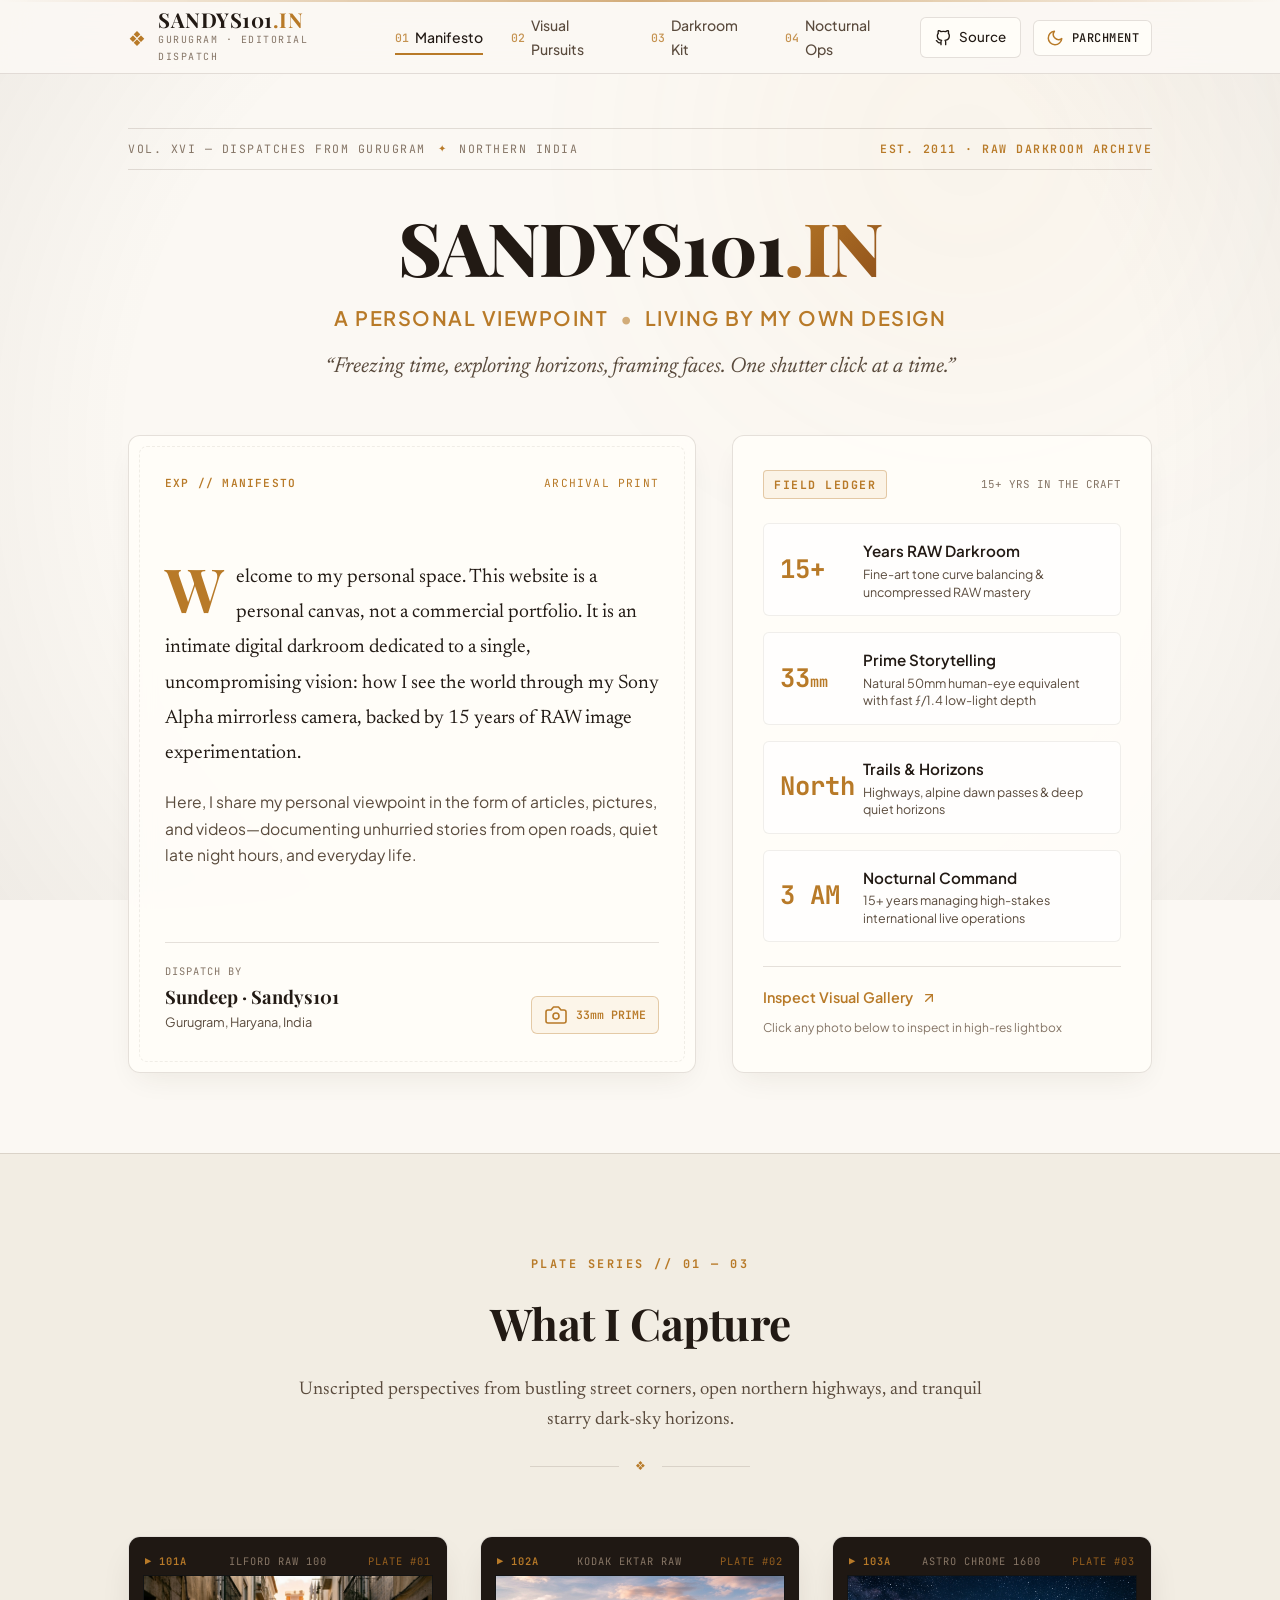
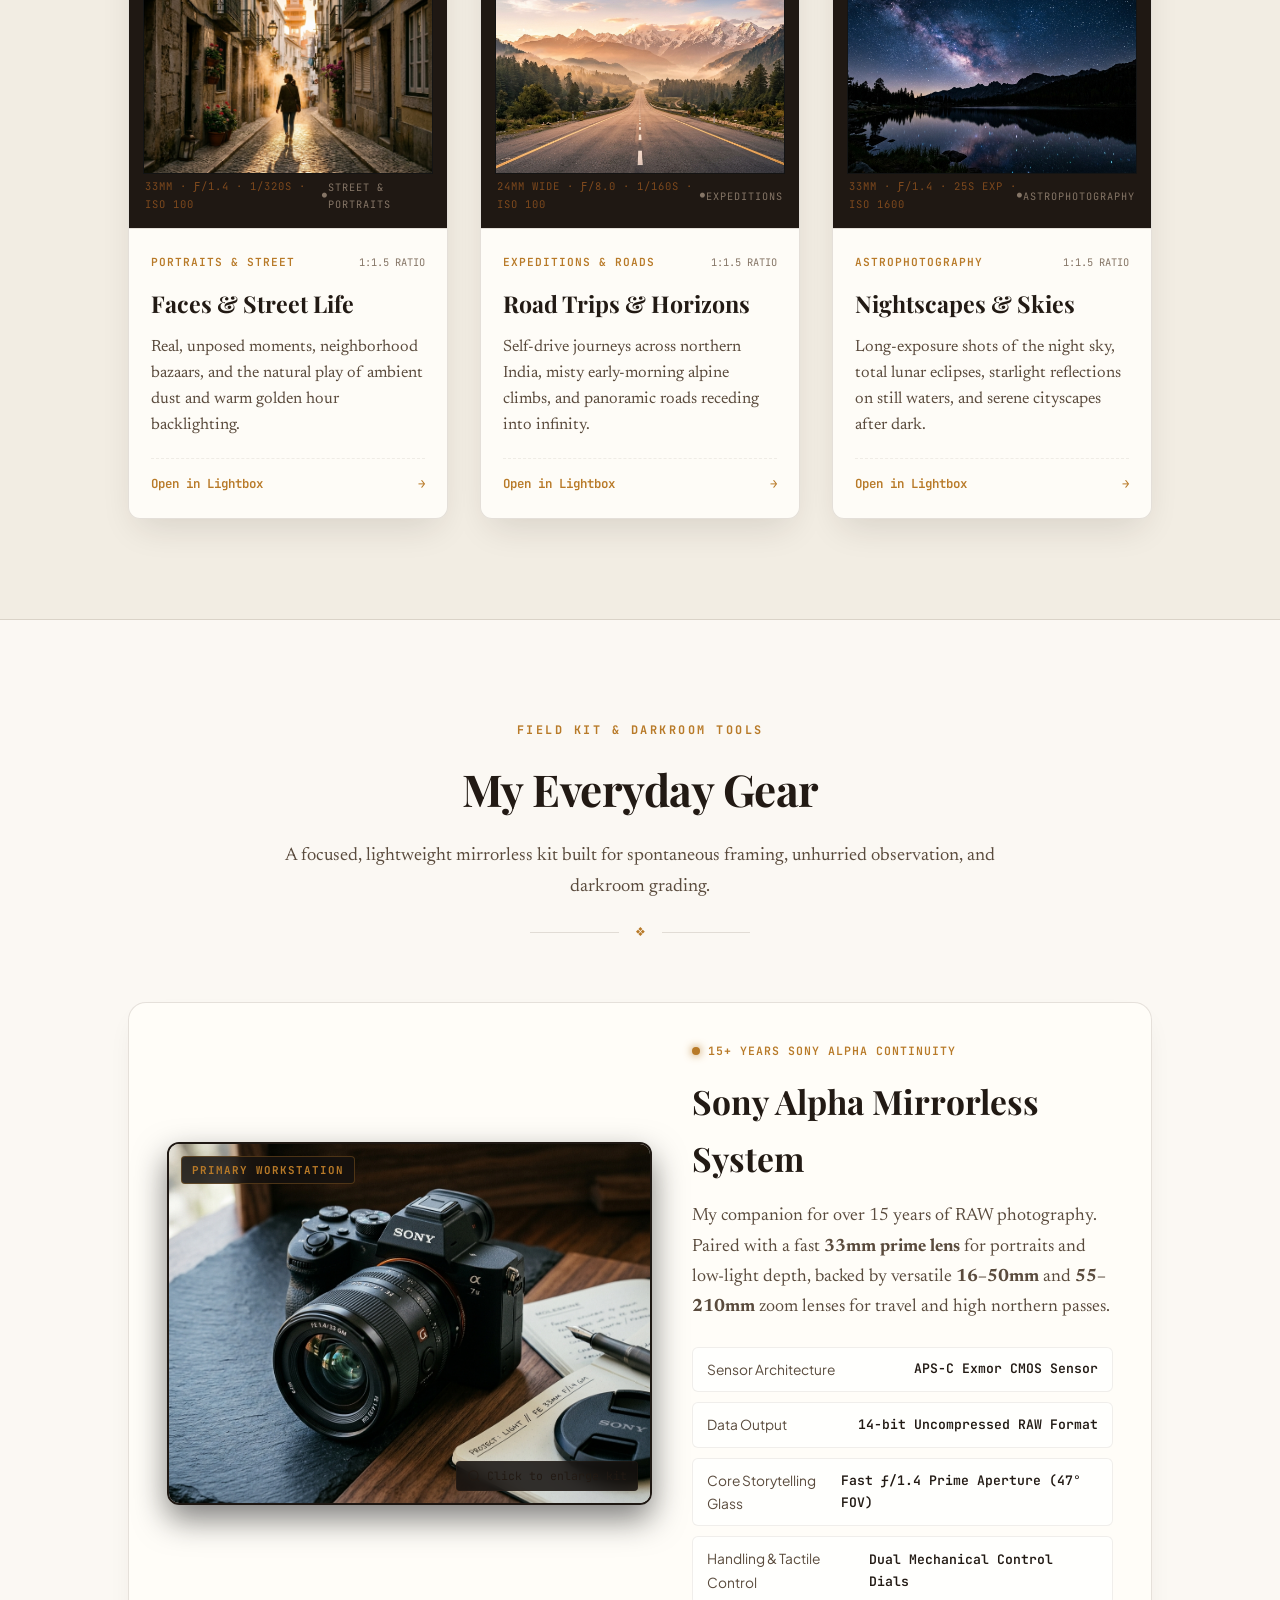
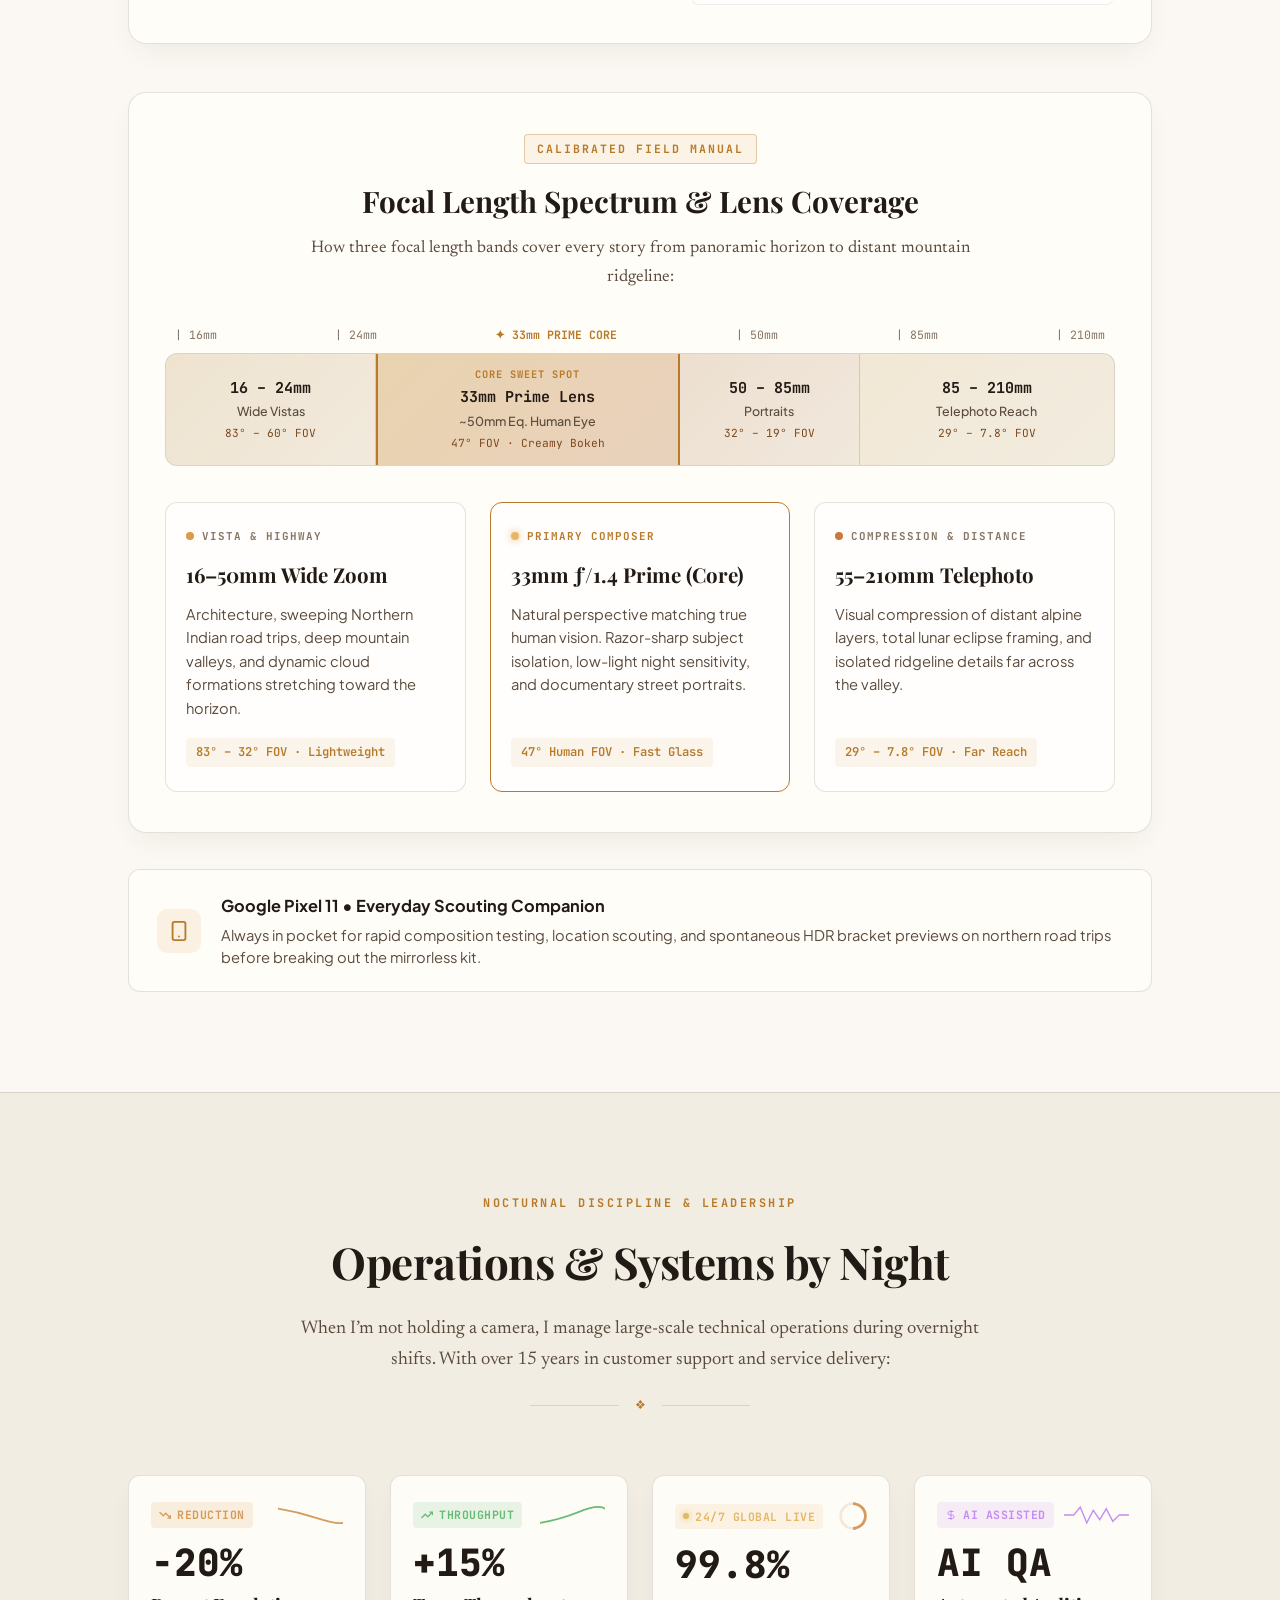
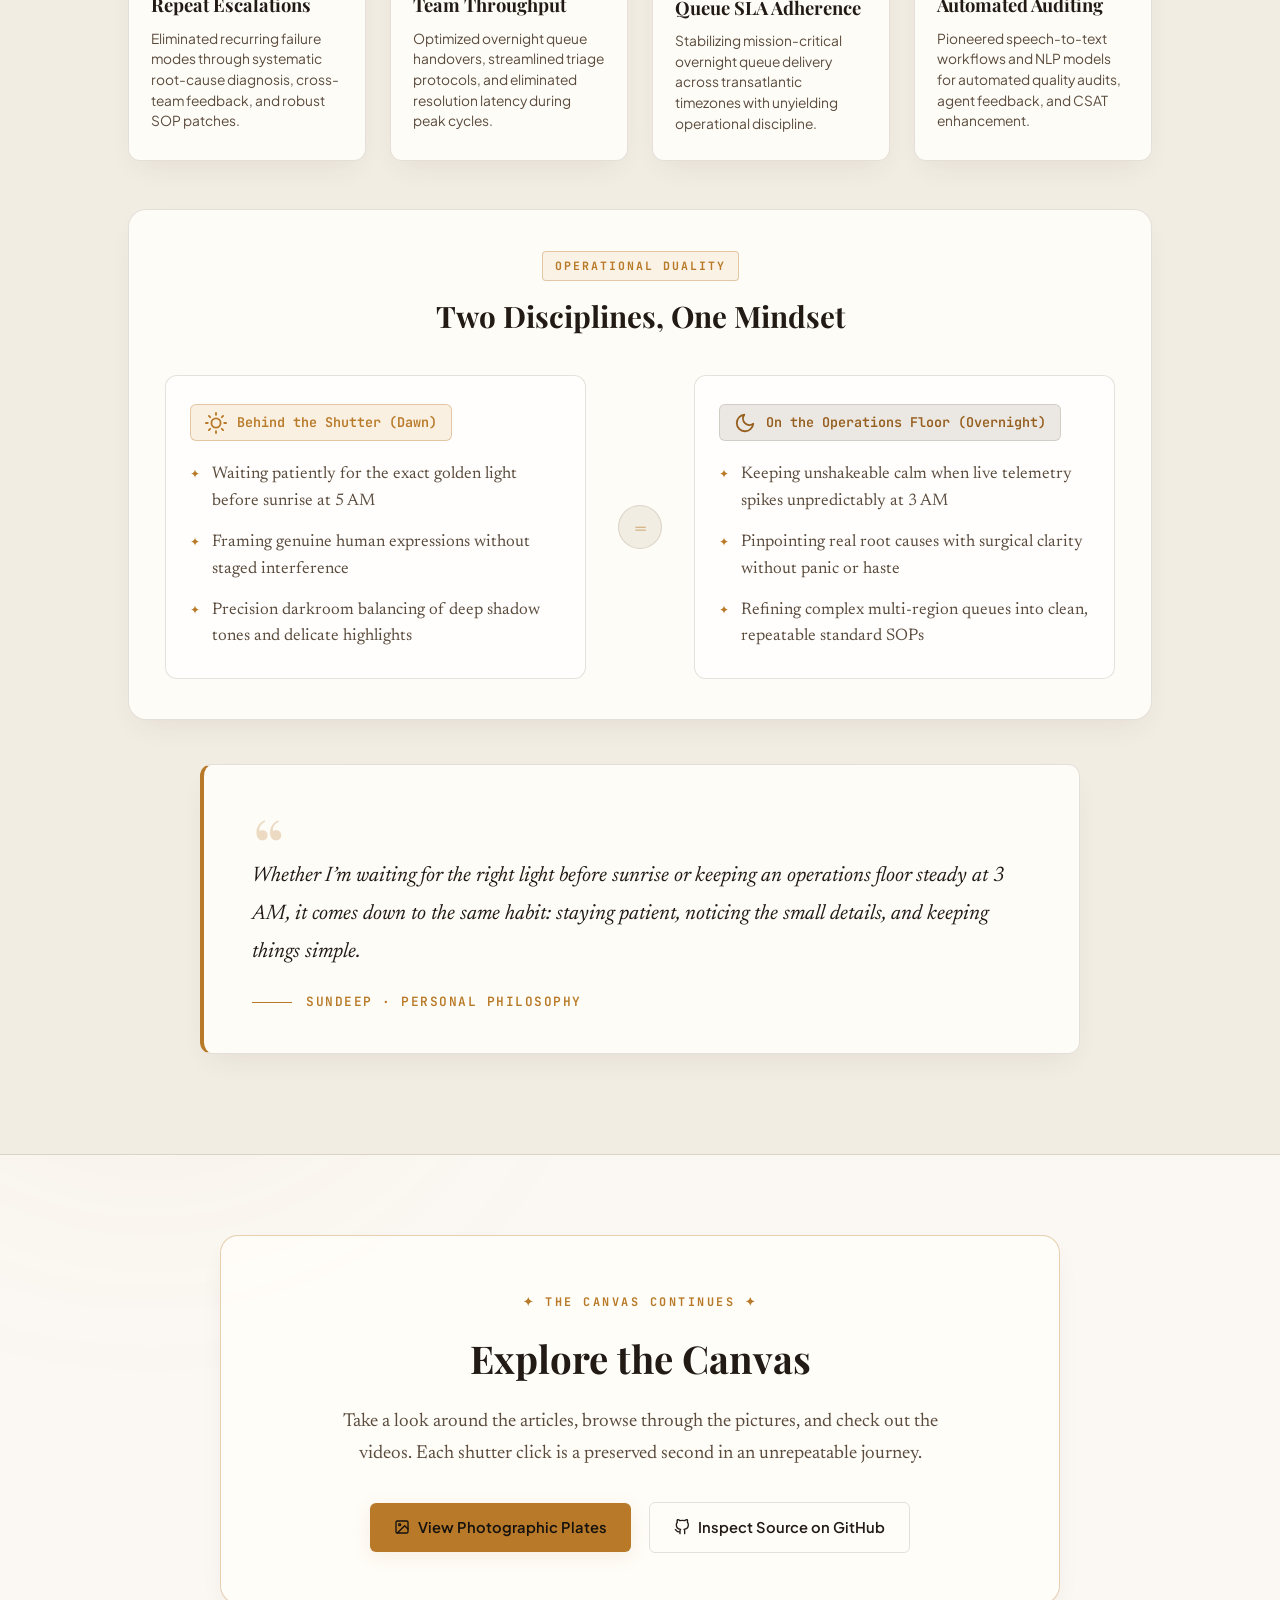
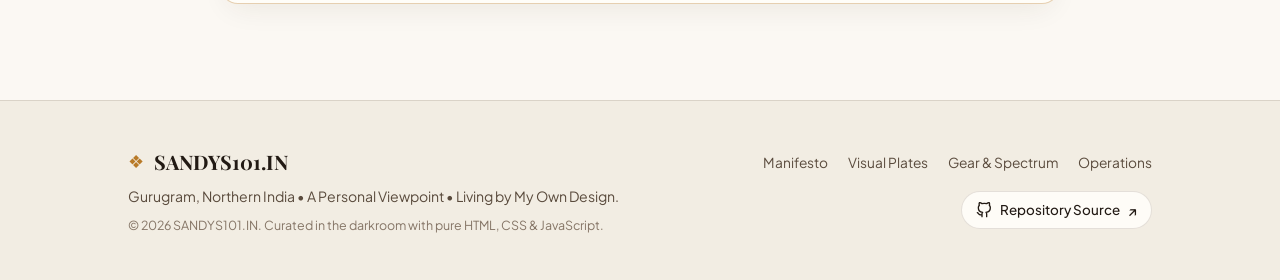
==== index.html @ 27e9be9e "Transform website template to Warm Analog Journal with interactive photo lightbox, refined editorial" ====
<!DOCTYPE html>
<html lang="en" data-theme="dark">
<head>
  <meta charset="UTF-8">
  <meta name="viewport" content="width=device-width, initial-scale=1.0">
  <title>SANDYS101.IN — A Personal Viewpoint • Warm Analog Journal</title>
  <meta name="description" content="SANDYS101.IN — A Personal Viewpoint • Living by My Own Design. Gurugram, India. Freezing time, exploring horizons, framing faces. One shutter click at a time.">
  
  <!-- Favicon SVG -->
  <link rel="icon" href="data:image/svg+xml,<svg xmlns=%22http://www.w3.org/2000/svg%22 viewBox=%220 0 100 100%22><text y=%22.9em%22 font-size=%2290%22>🎞️</text></svg>">
  
  <!-- Google Fonts: Editorial Serif, Monospace, and Clean Sans -->
  <link rel="preconnect" href="https://fonts.googleapis.com">
  <link rel="preconnect" href="https://fonts.gstatic.com" crossorigin>
  <link href="https://fonts.googleapis.com/css2?family=JetBrains+Mono:wght@400;500;600&family=Newsreader:ital,opsz,wght@0,6..72,400;0,6..72,500;0,6..72,600;0,6..72,700;1,6..72,400;1,6..72,600&family=Playfair+Display:ital,wght@0,500;0,600;0,700;0,800;1,400;1,600&family=Plus+Jakarta+Sans:wght@300;400;500;600;700&display=swap" rel="stylesheet">
  
  <!-- Main Stylesheet -->
  <link rel="stylesheet" href="style.css">
</head>
<body class="journal-body">

  <!-- Subtle Filmic Vignette & Ambient Warmth -->
  <div class="film-vignette" aria-hidden="true"></div>
  <div class="analog-warmth-glow glow-top" aria-hidden="true"></div>
  <div class="analog-warmth-glow glow-bottom" aria-hidden="true"></div>

  <!-- Header / Editorial Masthead Navigation -->
  <header class="masthead-header" id="masthead">
    <div class="nav-rule-top"></div>
    <div class="container nav-container">
      
      <!-- Brand & Edition Tag -->
      <a href="#intro" class="masthead-brand" aria-label="SANDYS101.IN Home">
        <span class="brand-monogram">❖</span>
        <div class="brand-text-group">
          <span class="brand-title">SANDYS101<span class="accent-sepia">.IN</span></span>
          <span class="brand-edition">GURUGRAM · EDITORIAL DISPATCH</span>
        </div>
      </a>

      <!-- In-Page Section Jump Navigation -->
      <nav class="masthead-nav" aria-label="Main Navigation">
        <ul class="nav-links">
          <li><a href="#intro" class="nav-link active"><span class="nav-num">01</span> Manifesto</a></li>
          <li><a href="#capture" class="nav-link"><span class="nav-num">02</span> Visual Pursuits</a></li>
          <li><a href="#gear" class="nav-link"><span class="nav-num">03</span> Darkroom Kit</a></li>
          <li><a href="#operations" class="nav-link"><span class="nav-num">04</span> Nocturnal Ops</a></li>
        </ul>
      </nav>

      <!-- Masthead Action Controls -->
      <div class="masthead-actions">
        <!-- GitHub Source Link -->
        <a href="https://github.com/sandys101/Sandys101.github.io" target="_blank" rel="noopener noreferrer" class="journal-btn btn-source" aria-label="View source repository on GitHub">
          <svg class="icon-svg" xmlns="http://www.w3.org/2000/svg" width="16" height="16" viewBox="0 0 24 24" fill="none" stroke="currentColor" stroke-width="2" stroke-linecap="round" stroke-linejoin="round">
            <path d="M9 19c-5 1.5-5-2.5-7-3m14 6v-3.87a3.37 3.37 0 0 0-.94-2.61c3.14-.35 6.44-1.54 6.44-7A5.44 5.44 0 0 0 20 4.77 5.07 5.07 0 0 0 19.91 1S18.73.65 16 2.48a13.38 13.38 0 0 0-7 0C6.27.65 5.09 1 5.09 1A5.07 5.07 0 0 0 5 4.77a5.44 5.44 0 0 0-1.5 3.78c0 5.42 3.3 6.61 6.44 7A3.37 3.37 0 0 0 9 18.13V22"></path>
          </svg>
          <span class="source-label">Source</span>
        </a>

        <!-- Analog Theme Toggle (Walnut Dark / Parchment Light) -->
        <button class="journal-btn btn-theme" id="theme-toggle" aria-label="Switch between Warm Walnut and Parchment theme" title="Toggle Walnut / Parchment mode">
          <span class="theme-icon sun-icon" aria-hidden="true">
            <svg xmlns="http://www.w3.org/2000/svg" width="18" height="18" viewBox="0 0 24 24" fill="none" stroke="currentColor" stroke-width="2" stroke-linecap="round" stroke-linejoin="round">
              <circle cx="12" cy="12" r="5"></circle>
              <line x1="12" y1="1" x2="12" y2="3"></line>
              <line x1="12" y1="21" x2="12" y2="23"></line>
              <line x1="4.22" y1="4.22" x2="5.64" y2="5.64"></line>
              <line x1="18.36" y1="18.36" x2="19.78" y2="19.78"></line>
              <line x1="1" y1="12" x2="3" y2="12"></line>
              <line x1="21" y1="12" x2="23" y2="12"></line>
              <line x1="4.22" y1="19.78" x2="5.64" y2="18.36"></line>
              <line x1="18.36" y1="5.64" x2="19.78" y2="4.22"></line>
            </svg>
          </span>
          <span class="theme-icon moon-icon" aria-hidden="true">
            <svg xmlns="http://www.w3.org/2000/svg" width="18" height="18" viewBox="0 0 24 24" fill="none" stroke="currentColor" stroke-width="2" stroke-linecap="round" stroke-linejoin="round">
              <path d="M21 12.79A9 9 0 1 1 11.21 3 7 7 0 0 0 21 12.79z"></path>
            </svg>
          </span>
          <span class="theme-mode-text" id="theme-label">Dark</span>
        </button>

        <!-- Mobile Menu Toggle Button -->
        <button class="mobile-nav-toggle" id="mobile-nav-toggle" aria-label="Toggle navigation menu" aria-expanded="false">
          <span class="hamburger-bar"></span>
          <span class="hamburger-bar"></span>
        </button>
      </div>

    </div>

    <!-- Mobile Drawer Navigation -->
    <div class="mobile-nav-drawer" id="mobile-nav-drawer" aria-hidden="true">
      <ul class="mobile-nav-list">
        <li><a href="#intro" class="mobile-nav-link">01 · Personal Manifesto</a></li>
        <li><a href="#capture" class="mobile-nav-link">02 · Visual Pursuits (Plates)</a></li>
        <li><a href="#gear" class="mobile-nav-link">03 · Everyday Gear & Spectrum</a></li>
        <li><a href="#operations" class="mobile-nav-link">04 · Nocturnal Command Ops</a></li>
      </ul>
    </div>
  </header>

  <main class="journal-main">

    <!-- ==========================================================================
         HERO SECTION: Editorial Cover Story & Journal Manifesto
         ========================================================================== -->
    <section class="journal-hero section" id="intro">
      <div class="container">

        <!-- Journal Issue Header Strip -->
        <div class="journal-issue-strip">
          <div class="issue-left">
            <span class="issue-tag">VOL. XVI — DISPATCHES FROM GURUGRAM</span>
            <span class="issue-sep">✦</span>
            <span class="issue-tag">NORTHERN INDIA</span>
          </div>
          <div class="issue-right">
            <span class="issue-stamp">EST. 2011 · RAW DARKROOM ARCHIVE</span>
          </div>
        </div>

        <!-- Cover Title & Hero Motto -->
        <div class="hero-cover-masthead">
          <h1 class="journal-main-title">
            SANDYS101<span class="ink-accent">.IN</span>
          </h1>
          <p class="journal-tagline">
            A Personal Viewpoint <span class="tagline-dot">•</span> Living by My Own Design
          </p>
          <p class="journal-motto">
            “Freezing time, exploring horizons, framing faces. One shutter click at a time.”
          </p>
        </div>

        <!-- Magazine Cover Spread: Manifesto + Technical Exif Telemetry -->
        <div class="hero-editorial-spread">
          
          <!-- Left Column: The Personal Statement Manifesto Card -->
          <article class="editorial-manifesto-card">
            <div class="card-filmic-stamp">
              <span class="stamp-code">EXP // MANIFESTO</span>
              <span class="stamp-date">ARCHIVAL PRINT</span>
            </div>
            
            <div class="manifesto-body">
              <p class="manifesto-lead">
                <span class="editorial-dropcap">W</span>elcome to my personal space. This website is a personal canvas, not a commercial portfolio. It is an intimate digital darkroom dedicated to a single, uncompromising vision: how I see the world through my Sony Alpha mirrorless camera, backed by 15 years of RAW image experimentation.
              </p>
              <p class="manifesto-sub">
                Here, I share my personal viewpoint in the form of articles, pictures, and videos—documenting unhurried stories from open roads, quiet late night hours, and everyday life.
              </p>
            </div>

            <div class="manifesto-signature-row">
              <div class="author-block">
                <span class="author-label">DISPATCH BY</span>
                <span class="author-name">Sundeep · Sandys101</span>
                <span class="author-location">Gurugram, Haryana, India</span>
              </div>
              <div class="camera-seal">
                <svg width="24" height="24" viewBox="0 0 24 24" fill="none" stroke="currentColor" stroke-width="1.6" stroke-linecap="round" stroke-linejoin="round">
                  <path d="M14.5 4h-5L7 7H4a2 2 0 0 0-2 2v9a2 2 0 0 0 2 2h16a2 2 0 0 0 2-2V9a2 2 0 0 0-2-2h-3l-2.5-3z"></path>
                  <circle cx="12" cy="13" r="3"></circle>
                </svg>
                <span>33mm PRIME</span>
              </div>
            </div>
          </article>

          <!-- Right Column: Tactile Field Telemetry & Core Disciplines -->
          <aside class="editorial-stats-dossier" aria-label="Field Telemetry">
            
            <div class="dossier-header">
              <span class="dossier-pill">FIELD LEDGER</span>
              <span class="dossier-meta">15+ YRS IN THE CRAFT</span>
            </div>

            <div class="dossier-grid">
              
              <div class="dossier-tile">
                <span class="dossier-num">15+</span>
                <div class="dossier-detail">
                  <strong>Years RAW Darkroom</strong>
                  <span>Fine-art tone curve balancing & uncompressed RAW mastery</span>
                </div>
              </div>

              <div class="dossier-tile">
                <span class="dossier-num">33<small>mm</small></span>
                <div class="dossier-detail">
                  <strong>Prime Storytelling</strong>
                  <span>Natural 50mm human-eye equivalent with fast ƒ/1.4 low-light depth</span>
                </div>
              </div>

              <div class="dossier-tile">
                <span class="dossier-num">North</span>
                <div class="dossier-detail">
                  <strong>Trails & Horizons</strong>
                  <span>Highways, alpine dawn passes & deep quiet horizons</span>
                </div>
              </div>

              <div class="dossier-tile">
                <span class="dossier-num">3 AM</span>
                <div class="dossier-detail">
                  <strong>Nocturnal Command</strong>
                  <span>15+ years managing high-stakes international live operations</span>
                </div>
              </div>

            </div>

            <!-- Quick Story Jump Reel -->
            <div class="dossier-footer">
              <a href="#capture" class="dossier-action-link">
                <span>Inspect Visual Gallery</span>
                <svg width="16" height="16" viewBox="0 0 24 24" fill="none" stroke="currentColor" stroke-width="2" stroke-linecap="round" stroke-linejoin="round">
                  <line x1="7" y1="17" x2="17" y2="7"></line>
                  <polyline points="7 7 17 7 17 17"></polyline>
                </svg>
              </a>
              <span class="dossier-hint">Click any photo below to inspect in high-res lightbox</span>
            </div>

          </aside>

        </div>

      </div>
    </section>

    <!-- ==========================================================================
         SECTION 02: Visual Pursuits (Exhibition Plates Gallery)
         ========================================================================== -->
    <section class="journal-section section-alt" id="capture">
      <div class="container">
        
        <div class="section-editorial-header">
          <div class="header-stamp">PLATE SERIES // 01 — 03</div>
          <h2 class="section-editorial-title">What I Capture</h2>
          <p class="section-editorial-subtitle">
            Unscripted perspectives from bustling street corners, open northern highways, and tranquil starry dark-sky horizons.
          </p>
          <div class="header-ornament">
            <span class="rule-line"></span>
            <span class="rule-diamond">❖</span>
            <span class="rule-line"></span>
          </div>
        </div>

        <div class="plates-gallery-grid">
          
          <!-- Plate 01: Faces & Street Life -->
          <article class="exhibition-plate-card" data-photo-id="1" data-title="Faces & Street Life" data-src="assets/images/street-life.jpg" data-exif="33mm Prime · ƒ/1.4 · 1/320s · ISO 100 · RAW" data-desc="Real, unposed moments, neighborhood bazaars, and natural play of ambient dust and warm golden hour backlighting. Captured with a fast 33mm prime lens matching natural human perception.">
            
            <!-- Analog Film Mount -->
            <div class="plate-film-mount">
              <div class="film-edge-top">
                <span class="sprocket-code">▶ 101A</span>
                <span class="film-stock-name">ILFORD RAW 100</span>
                <span class="frame-index">PLATE #01</span>
              </div>

              <div class="plate-image-container">
                <img src="assets/images/street-life.jpg" alt="Atmospheric street photography in warm golden hour light" class="plate-img" loading="lazy">
                
                <!-- Visual Hover Scrim & Inspect Badge -->
                <div class="plate-inspect-scrim">
                  <span class="inspect-pill">
                    <svg width="14" height="14" viewBox="0 0 24 24" fill="none" stroke="currentColor" stroke-width="2" stroke-linecap="round" stroke-linejoin="round">
                      <circle cx="11" cy="11" r="8"></circle>
                      <line x1="21" y1="21" x2="16.65" y2="16.65"></line>
                      <line x1="11" y1="8" x2="11" y2="14"></line>
                      <line x1="8" y1="11" x2="14" y2="11"></line>
                    </svg>
                    Inspect Plate
                  </span>
                </div>
              </div>

              <div class="film-edge-bottom">
                <span class="film-exif-stamp">33mm · ƒ/1.4 · 1/320s · ISO 100</span>
                <span class="film-dot">●</span>
                <span class="film-genre">Street & Portraits</span>
              </div>
            </div>

            <!-- Card Editorial Caption -->
            <div class="plate-meta-content">
              <div class="plate-header-row">
                <span class="plate-genre-pill">Portraits & Street</span>
                <span class="plate-aspect-stamp">1:1.5 RATIO</span>
              </div>
              <h3 class="plate-title">Faces & Street Life</h3>
              <p class="plate-description">
                Real, unposed moments, neighborhood bazaars, and the natural play of ambient dust and warm golden hour backlighting.
              </p>
              <div class="plate-footer-link">
                <span class="btn-inspect-text">Open in Lightbox</span>
                <span class="btn-inspect-arrow">→</span>
              </div>
            </div>

          </article>

          <!-- Plate 02: Road Trips & Horizons -->
          <article class="exhibition-plate-card" data-photo-id="2" data-title="Road Trips & Horizons" data-src="assets/images/road-trip.jpg" data-exif="24mm Wide · ƒ/8.0 · 1/160s · ISO 100 · RAW" data-desc="Self-drive journeys across northern India, misty early-morning alpine climbs, and panoramic roads receding into infinity. Captured with a wide-angle focal length stopped down for edge-to-edge sharpness.">
            
            <!-- Analog Film Mount -->
            <div class="plate-film-mount">
              <div class="film-edge-top">
                <span class="sprocket-code">▶ 102A</span>
                <span class="film-stock-name">KODAK EKTAR RAW</span>
                <span class="frame-index">PLATE #02</span>
              </div>

              <div class="plate-image-container">
                <img src="assets/images/road-trip.jpg" alt="Cinematic highway stretching toward misty mountains at sunrise" class="plate-img" loading="lazy">
                
                <!-- Visual Hover Scrim & Inspect Badge -->
                <div class="plate-inspect-scrim">
                  <span class="inspect-pill">
                    <svg width="14" height="14" viewBox="0 0 24 24" fill="none" stroke="currentColor" stroke-width="2" stroke-linecap="round" stroke-linejoin="round">
                      <circle cx="11" cy="11" r="8"></circle>
                      <line x1="21" y1="21" x2="16.65" y2="16.65"></line>
                      <line x1="11" y1="8" x2="11" y2="14"></line>
                      <line x1="8" y1="11" x2="14" y2="11"></line>
                    </svg>
                    Inspect Plate
                  </span>
                </div>
              </div>

              <div class="film-edge-bottom">
                <span class="film-exif-stamp">24mm Wide · ƒ/8.0 · 1/160s · ISO 100</span>
                <span class="film-dot">●</span>
                <span class="film-genre">Expeditions</span>
              </div>
            </div>

            <!-- Card Editorial Caption -->
            <div class="plate-meta-content">
              <div class="plate-header-row">
                <span class="plate-genre-pill">Expeditions & Roads</span>
                <span class="plate-aspect-stamp">1:1.5 RATIO</span>
              </div>
              <h3 class="plate-title">Road Trips & Horizons</h3>
              <p class="plate-description">
                Self-drive journeys across northern India, misty early-morning alpine climbs, and panoramic roads receding into infinity.
              </p>
              <div class="plate-footer-link">
                <span class="btn-inspect-text">Open in Lightbox</span>
                <span class="btn-inspect-arrow">→</span>
              </div>
            </div>

          </article>

          <!-- Plate 03: Nightscapes & Skies -->
          <article class="exhibition-plate-card" data-photo-id="3" data-title="Nightscapes & Skies" data-src="assets/images/nightscape.jpg" data-exif="33mm Prime · ƒ/1.4 · 25s Long Exp · ISO 1600 · RAW" data-desc="Long-exposure shots of the night sky, total lunar eclipses, starlight reflections on still waters, and serene cityscapes after dark. Shot wide-open on a stationary mount to harvest deep celestial photons.">
            
            <!-- Analog Film Mount -->
            <div class="plate-film-mount">
              <div class="film-edge-top">
                <span class="sprocket-code">▶ 103A</span>
                <span class="film-stock-name">ASTRO CHROME 1600</span>
                <span class="frame-index">PLATE #03</span>
              </div>

              <div class="plate-image-container">
                <img src="assets/images/nightscape.jpg" alt="Starry night sky and Milky Way astrophotography over calm water" class="plate-img" loading="lazy">
                
                <!-- Visual Hover Scrim & Inspect Badge -->
                <div class="plate-inspect-scrim">
                  <span class="inspect-pill">
                    <svg width="14" height="14" viewBox="0 0 24 24" fill="none" stroke="currentColor" stroke-width="2" stroke-linecap="round" stroke-linejoin="round">
                      <circle cx="11" cy="11" r="8"></circle>
                      <line x1="21" y1="21" x2="16.65" y2="16.65"></line>
                      <line x1="11" y1="8" x2="11" y2="14"></line>
                      <line x1="8" y1="11" x2="14" y2="11"></line>
                    </svg>
                    Inspect Plate
                  </span>
                </div>
              </div>

              <div class="film-edge-bottom">
                <span class="film-exif-stamp">33mm · ƒ/1.4 · 25s Exp · ISO 1600</span>
                <span class="film-dot">●</span>
                <span class="film-genre">Astrophotography</span>
              </div>
            </div>

            <!-- Card Editorial Caption -->
            <div class="plate-meta-content">
              <div class="plate-header-row">
                <span class="plate-genre-pill">Astrophotography</span>
                <span class="plate-aspect-stamp">1:1.5 RATIO</span>
              </div>
              <h3 class="plate-title">Nightscapes & Skies</h3>
              <p class="plate-description">
                Long-exposure shots of the night sky, total lunar eclipses, starlight reflections on still waters, and serene cityscapes after dark.
              </p>
              <div class="plate-footer-link">
                <span class="btn-inspect-text">Open in Lightbox</span>
                <span class="btn-inspect-arrow">→</span>
              </div>
            </div>

          </article>

        </div>

      </div>
    </section>

    <!-- ==========================================================================
         SECTION 03: Tools of the Craft & Focal Length Field Manual
         ========================================================================== -->
    <section class="journal-section" id="gear">
      <div class="container">
        
        <div class="section-editorial-header">
          <div class="header-stamp">FIELD KIT & DARKROOM TOOLS</div>
          <h2 class="section-editorial-title">My Everyday Gear</h2>
          <p class="section-editorial-subtitle">
            A focused, lightweight mirrorless kit built for spontaneous framing, unhurried observation, and darkroom grading.
          </p>
          <div class="header-ornament">
            <span class="rule-line"></span>
            <span class="rule-diamond">❖</span>
            <span class="rule-line"></span>
          </div>
        </div>

        <!-- Primary Camera System Archival Card -->
        <article class="camera-system-archival-card" data-photo-id="4" data-title="Sony Alpha Mirrorless Camera & Prime Lens" data-src="assets/images/camera-gear.jpg" data-exif="APS-C Exmor Sensor · 14-bit Uncompressed RAW · 33mm Prime Lens" data-desc="My primary companion for over 15 years of RAW photography. Paired with a fast 33mm prime lens for portraits and low-light depth, backed by versatile 16–50mm and 55–210mm zoom lenses for travel.">
          
          <div class="camera-photo-column">
            <div class="camera-photo-frame">
              <img src="assets/images/camera-gear.jpg" alt="Sony Alpha mirrorless camera with 33mm prime lens on workspace" class="camera-dossier-photo" loading="lazy">
              <div class="camera-zoom-hint">
                <svg width="14" height="14" viewBox="0 0 24 24" fill="none" stroke="currentColor" stroke-width="2">
                  <circle cx="11" cy="11" r="8"></circle>
                  <line x1="21" y1="21" x2="16.65" y2="16.65"></line>
                </svg>
                <span>Click to enlarge kit</span>
              </div>
              <span class="kit-plate-tag">PRIMARY WORKSTATION</span>
            </div>
          </div>

          <div class="camera-specs-column">
            <div class="kit-type-badge">
              <span class="badge-dot-amber"></span>
              <span>15+ YEARS SONY ALPHA CONTINUITY</span>
            </div>

            <h3 class="camera-model-heading">Sony Alpha Mirrorless System</h3>
            
            <p class="camera-story-text">
              My companion for over 15 years of RAW photography. Paired with a fast <strong>33mm prime lens</strong> for portraits and low-light depth, backed by versatile <strong>16–50mm</strong> and <strong>55–210mm</strong> zoom lenses for travel and high northern passes.
            </p>

            <!-- Technical Specification Table / Ledger -->
            <div class="kit-specs-ledger">
              <div class="ledger-row">
                <span class="ledger-label">Sensor Architecture</span>
                <span class="ledger-value">APS-C Exmor CMOS Sensor</span>
              </div>
              <div class="ledger-row">
                <span class="ledger-label">Data Output</span>
                <span class="ledger-value">14-bit Uncompressed RAW Format</span>
              </div>
              <div class="ledger-row">
                <span class="ledger-label">Core Storytelling Glass</span>
                <span class="ledger-value">Fast ƒ/1.4 Prime Aperture (47° FOV)</span>
              </div>
              <div class="ledger-row">
                <span class="ledger-label">Handling & Tactile Control</span>
                <span class="ledger-value">Dual Mechanical Control Dials</span>
              </div>
            </div>
          </div>

        </article>

        <!-- INFOGRAPHIC: Analog Optical Spectrum & Focal Ruler -->
        <div class="optical-spectrum-card">
          <div class="spectrum-intro">
            <span class="spectrum-badge">CALIBRATED FIELD MANUAL</span>
            <h3 class="spectrum-title">Focal Length Spectrum & Lens Coverage</h3>
            <p class="spectrum-desc">How three focal length bands cover every story from panoramic horizon to distant mountain ridgeline:</p>
          </div>

          <!-- Analog Optical Scale Ruler Bar -->
          <div class="optical-ruler-wrapper">
            <div class="ruler-ticks-bar" aria-hidden="true">
              <span>| 16mm</span>
              <span>| 24mm</span>
              <span class="tick-prime">✦ 33mm PRIME CORE</span>
              <span>| 50mm</span>
              <span>| 85mm</span>
              <span>| 210mm</span>
            </div>

            <div class="optical-spectrum-segments">
              <div class="spectrum-seg seg-wide" style="flex: 1.2;">
                <span class="seg-range">16 – 24mm</span>
                <span class="seg-title">Wide Vistas</span>
                <span class="seg-fov">83° – 60° FOV</span>
              </div>
              <div class="spectrum-seg seg-prime-sweetspot" style="flex: 1.8;">
                <div class="sweetspot-ribbon">Core Sweet Spot</div>
                <span class="seg-range">33mm Prime Lens</span>
                <span class="seg-title">~50mm Eq. Human Eye</span>
                <span class="seg-fov">47° FOV · Creamy Bokeh</span>
              </div>
              <div class="spectrum-seg seg-mid" style="flex: 1.0;">
                <span class="seg-range">50 – 85mm</span>
                <span class="seg-title">Portraits</span>
                <span class="seg-fov">32° – 19° FOV</span>
              </div>
              <div class="spectrum-seg seg-tele" style="flex: 1.5;">
                <span class="seg-range">85 – 210mm</span>
                <span class="seg-title">Telephoto Reach</span>
                <span class="seg-fov">29° – 7.8° FOV</span>
              </div>
            </div>
          </div>

          <!-- Detailed 3-Lens Field Cards -->
          <div class="optical-cards-triad">
            
            <div class="optical-lens-card">
              <div class="lens-card-header">
                <span class="lens-accent-dot dot-wide"></span>
                <span class="lens-tag">VISTA & HIGHWAY</span>
              </div>
              <h4 class="lens-name">16–50mm Wide Zoom</h4>
              <p class="lens-details">
                Architecture, sweeping Northern Indian road trips, deep mountain valleys, and dynamic cloud formations stretching toward the horizon.
              </p>
              <div class="lens-footer-spec">83° – 32° FOV · Lightweight</div>
            </div>

            <div class="optical-lens-card card-featured-prime">
              <div class="lens-card-header">
                <span class="lens-accent-dot dot-prime"></span>
                <span class="lens-tag prime-tag">PRIMARY COMPOSER</span>
              </div>
              <h4 class="lens-name">33mm ƒ/1.4 Prime (Core)</h4>
              <p class="lens-details">
                Natural perspective matching true human vision. Razor-sharp subject isolation, low-light night sensitivity, and documentary street portraits.
              </p>
              <div class="lens-footer-spec prime-spec">47° Human FOV · Fast Glass</div>
            </div>

            <div class="optical-lens-card">
              <div class="lens-card-header">
                <span class="lens-accent-dot dot-tele"></span>
                <span class="lens-tag">COMPRESSION & DISTANCE</span>
              </div>
              <h4 class="lens-name">55–210mm Telephoto</h4>
              <p class="lens-details">
                Visual compression of distant alpine layers, total lunar eclipse framing, and isolated ridgeline details far across the valley.
              </p>
              <div class="lens-footer-spec">29° – 7.8° FOV · Far Reach</div>
            </div>

          </div>
        </div>

        <!-- Secondary Scouting Companion Strip -->
        <div class="companion-scout-card">
          <div class="scout-icon">
            <svg xmlns="http://www.w3.org/2000/svg" width="22" height="22" viewBox="0 0 24 24" fill="none" stroke="currentColor" stroke-width="2" stroke-linecap="round" stroke-linejoin="round">
              <rect x="5" y="2" width="14" height="20" rx="2" ry="2"></rect>
              <line x1="12" y1="18" x2="12.01" y2="18"></line>
            </svg>
          </div>
          <div class="scout-content">
            <strong>Google Pixel 11 • Everyday Scouting Companion</strong>
            <p>
              Always in pocket for rapid composition testing, location scouting, and spontaneous HDR bracket previews on northern road trips before breaking out the mirrorless kit.
            </p>
          </div>
        </div>

      </div>
    </section>

    <!-- ==========================================================================
         SECTION 04: Operations & Systems by Night (The Nocturnal Ledger)
         ========================================================================== -->
    <section class="journal-section section-alt" id="operations">
      <div class="container">
        
        <div class="section-editorial-header">
          <div class="header-stamp">NOCTURNAL DISCIPLINE & LEADERSHIP</div>
          <h2 class="section-editorial-title">Operations & Systems by Night</h2>
          <p class="section-editorial-subtitle">
            When I’m not holding a camera, I manage large-scale technical operations during overnight shifts. With over 15 years in customer support and service delivery:
          </p>
          <div class="header-ornament">
            <span class="rule-line"></span>
            <span class="rule-diamond">❖</span>
            <span class="rule-line"></span>
          </div>
        </div>

        <!-- Nocturnal Operational Command Metrics Grid -->
        <div class="ops-ledger-grid">
          
          <!-- Metric 01: -20% Repeat Escalations -->
          <div class="ledger-metric-tile">
            <div class="tile-top-row">
              <span class="metric-status-tag tag-reduction">
                <svg width="12" height="12" viewBox="0 0 24 24" fill="none" stroke="currentColor" stroke-width="2.5"><polyline points="23 18 13.5 8.5 8.5 13.5 1 6"></polyline><polyline points="17 18 23 18 23 12"></polyline></svg>
                Reduction
              </span>
              <!-- Sparkline SVG -->
              <svg class="sparkline-analog" viewBox="0 0 100 28" preserveAspectRatio="none" aria-hidden="true">
                <path d="M0,6 Q30,10 60,18 T100,24" fill="none" stroke="#d49b5c" stroke-width="2.2" stroke-linecap="round"></path>
              </svg>
            </div>
            <div class="tile-number-big">−20%</div>
            <h3 class="tile-title">Repeat Escalations</h3>
            <p class="tile-text">
              Eliminated recurring failure modes through systematic root-cause diagnosis, cross-team feedback, and robust SOP patches.
            </p>
          </div>

          <!-- Metric 02: +15% Output -->
          <div class="ledger-metric-tile">
            <div class="tile-top-row">
              <span class="metric-status-tag tag-efficiency">
                <svg width="12" height="12" viewBox="0 0 24 24" fill="none" stroke="currentColor" stroke-width="2.5"><polyline points="23 6 13.5 15.5 8.5 10.5 1 18"></polyline><polyline points="17 6 23 6 23 12"></polyline></svg>
                Throughput
              </span>
              <!-- Sparkline SVG -->
              <svg class="sparkline-analog" viewBox="0 0 100 28" preserveAspectRatio="none" aria-hidden="true">
                <path d="M0,24 Q30,20 60,10 T100,6" fill="none" stroke="#68bb76" stroke-width="2.2" stroke-linecap="round"></path>
              </svg>
            </div>
            <div class="tile-number-big">+15%</div>
            <h3 class="tile-title">Team Throughput</h3>
            <p class="tile-text">
              Optimized overnight queue handovers, streamlined triage protocols, and eliminated resolution latency during peak cycles.
            </p>
          </div>

          <!-- Metric 03: 99.8% Queue SLA -->
          <div class="ledger-metric-tile">
            <div class="tile-top-row">
              <span class="metric-status-tag tag-uptime">
                <span class="pulse-indicator"></span>
                24/7 Global Live
              </span>
              <!-- Circular SLA gauge -->
              <svg class="gauge-analog" width="28" height="28" viewBox="0 0 36 36" aria-hidden="true">
                <path d="M18 2.0845 a 15.9155 15.9155 0 0 1 0 31.831 a 15.9155 15.9155 0 0 1 0 -31.831" fill="none" stroke="rgba(212, 155, 92, 0.2)" stroke-width="3.5"/>
                <path d="M18 2.0845 a 15.9155 15.9155 0 0 1 0 31.831" fill="none" stroke="#d49b5c" stroke-width="3.5" stroke-dasharray="99.8, 100"/>
              </svg>
            </div>
            <div class="tile-number-big">99.8%</div>
            <h3 class="tile-title">Queue SLA Adherence</h3>
            <p class="tile-text">
              Stabilizing mission-critical overnight queue delivery across transatlantic timezones with unyielding operational discipline.
            </p>
          </div>

          <!-- Metric 04: AI QA Integration -->
          <div class="ledger-metric-tile">
            <div class="tile-top-row">
              <span class="metric-status-tag tag-ai">
                <svg width="12" height="12" viewBox="0 0 24 24" fill="none" stroke="currentColor" stroke-width="2"><path d="M12 2v20M17 5H9.5a3.5 3.5 0 0 0 0 7h5a3.5 3.5 0 0 1 0 7H6"></path></svg>
                AI Assisted
              </span>
              <!-- Audio waveform sparkline -->
              <svg class="sparkline-analog" viewBox="0 0 100 28" preserveAspectRatio="none" aria-hidden="true">
                <path d="M0,14 L15,14 L25,4 L35,24 L45,8 L55,20 L65,6 L75,22 L85,14 L100,14" fill="none" stroke="#c48df0" stroke-width="2" stroke-linecap="round"></path>
              </svg>
            </div>
            <div class="tile-number-big">AI QA</div>
            <h3 class="tile-title">Automated Auditing</h3>
            <p class="tile-text">
              Pioneered speech-to-text workflows and NLP models for automated quality audits, agent feedback, and CSAT enhancement.
            </p>
          </div>

        </div>

        <!-- INFOGRAPHIC: Operational Duality Spread -->
        <div class="operational-duality-spread">
          <div class="duality-banner">
            <span class="duality-seal">OPERATIONAL DUALITY</span>
            <h3 class="duality-headline">Two Disciplines, One Mindset</h3>
          </div>

          <div class="duality-columns-wrapper">
            
            <!-- Side 1: Behind the Shutter -->
            <div class="duality-column-side">
              <div class="side-icon-pill icon-dawn">
                <svg xmlns="http://www.w3.org/2000/svg" width="22" height="22" viewBox="0 0 24 24" fill="none" stroke="currentColor" stroke-width="2" stroke-linecap="round" stroke-linejoin="round">
                  <circle cx="12" cy="12" r="5"></circle>
                  <line x1="12" y1="1" x2="12" y2="3"></line>
                  <line x1="12" y1="21" x2="12" y2="23"></line>
                  <line x1="4.22" y1="4.22" x2="5.64" y2="5.64"></line>
                  <line x1="18.36" y1="18.36" x2="19.78" y2="19.78"></line>
                  <line x1="1" y1="12" x2="3" y2="12"></line>
                  <line x1="21" y1="12" x2="23" y2="12"></line>
                  <line x1="4.22" y1="19.78" x2="5.64" y2="18.36"></line>
                  <line x1="18.36" y1="5.64" x2="19.78" y2="4.22"></line>
                </svg>
                <span>Behind the Shutter (Dawn)</span>
              </div>
              <ul class="duality-bullet-list">
                <li><span class="bullet-gem">✦</span> Waiting patiently for the exact golden light before sunrise at 5 AM</li>
                <li><span class="bullet-gem">✦</span> Framing genuine human expressions without staged interference</li>
                <li><span class="bullet-gem">✦</span> Precision darkroom balancing of deep shadow tones and delicate highlights</li>
              </ul>
            </div>

            <!-- Equilibrium Divider -->
            <div class="duality-mid-anchor">
              <div class="equilibrium-circle">
                <span>=</span>
              </div>
            </div>

            <!-- Side 2: Operations Floor -->
            <div class="duality-column-side">
              <div class="side-icon-pill icon-night">
                <svg xmlns="http://www.w3.org/2000/svg" width="22" height="22" viewBox="0 0 24 24" fill="none" stroke="currentColor" stroke-width="2" stroke-linecap="round" stroke-linejoin="round">
                  <path d="M21 12.79A9 9 0 1 1 11.21 3 7 7 0 0 0 21 12.79z"></path>
                </svg>
                <span>On the Operations Floor (Overnight)</span>
              </div>
              <ul class="duality-bullet-list">
                <li><span class="bullet-gem">✦</span> Keeping unshakeable calm when live telemetry spikes unpredictably at 3 AM</li>
                <li><span class="bullet-gem">✦</span> Pinpointing real root causes with surgical clarity without panic or haste</li>
                <li><span class="bullet-gem">✦</span> Refining complex multi-region queues into clean, repeatable standard SOPs</li>
              </ul>
            </div>

          </div>
        </div>

        <!-- Editorial Pull Quote Block -->
        <div class="analog-quote-card">
          <div class="quote-watermark" aria-hidden="true">“</div>
          <blockquote class="quote-editorial-passage">
            Whether I’m waiting for the right light before sunrise or keeping an operations floor steady at 3 AM, it comes down to the same habit: staying patient, noticing the small details, and keeping things simple.
          </blockquote>
          <div class="quote-citation-row">
            <span class="citation-rule"></span>
            <span class="citation-author">Sundeep · Personal Philosophy</span>
          </div>
        </div>

      </div>
    </section>

    <!-- ==========================================================================
         CLOSING SECTION: Archival Colophon
         ========================================================================== -->
    <section class="journal-section section-colophon">
      <div class="container">
        <div class="colophon-card">
          <span class="colophon-seal">✦ THE CANVAS CONTINUES ✦</span>
          <h2 class="colophon-heading">Explore the Canvas</h2>
          <p class="colophon-text">
            Take a look around the articles, browse through the pictures, and check out the videos. Each shutter click is a preserved second in an unrepeatable journey.
          </p>
          <div class="colophon-cta-row">
            <a href="#capture" class="colophon-btn btn-primary">
              <svg width="16" height="16" viewBox="0 0 24 24" fill="none" stroke="currentColor" stroke-width="2" stroke-linecap="round" stroke-linejoin="round">
                <rect x="3" y="3" width="18" height="18" rx="2" ry="2"></rect>
                <circle cx="8.5" cy="8.5" r="1.5"></circle>
                <polyline points="21 15 16 10 5 21"></polyline>
              </svg>
              <span>View Photographic Plates</span>
            </a>
            <a href="https://github.com/sandys101/Sandys101.github.io" target="_blank" rel="noopener noreferrer" class="colophon-btn btn-secondary">
              <svg width="16" height="16" viewBox="0 0 24 24" fill="none" stroke="currentColor" stroke-width="2" stroke-linecap="round" stroke-linejoin="round">
                <path d="M9 19c-5 1.5-5-2.5-7-3m14 6v-3.87a3.37 3.37 0 0 0-.94-2.61c3.14-.35 6.44-1.54 6.44-7A5.44 5.44 0 0 0 20 4.77 5.07 5.07 0 0 0 19.91 1S18.73.65 16 2.48a13.38 13.38 0 0 0-7 0C6.27.65 5.09 1 5.09 1A5.07 5.07 0 0 0 5 4.77a5.44 5.44 0 0 0-1.5 3.78c0 5.42 3.3 6.61 6.44 7A3.37 3.37 0 0 0 9 18.13V22"></path>
              </svg>
              <span>Inspect Source on GitHub</span>
            </a>
          </div>
        </div>
      </div>
    </section>

  </main>

  <!-- ==========================================================================
       PHOTO LIGHTBOX MODAL (Interactive Plate Inspector)
       ========================================================================== -->
  <div class="photo-lightbox-modal" id="photo-lightbox" aria-hidden="true" role="dialog" aria-modal="true" aria-label="Photo Lightbox">
    <div class="lightbox-backdrop" id="lightbox-backdrop"></div>
    
    <div class="lightbox-stage">
      
      <!-- Top Action Bar -->
      <div class="lightbox-top-bar">
        <div class="lightbox-counter-stamp" id="lightbox-counter">PLATE 01 / 04</div>
        <button class="lightbox-close-btn" id="lightbox-close" aria-label="Close Lightbox (Esc)">
          <svg width="20" height="20" viewBox="0 0 24 24" fill="none" stroke="currentColor" stroke-width="2" stroke-linecap="round" stroke-linejoin="round">
            <line x1="18" y1="6" x2="6" y2="18"></line>
            <line x1="6" y1="6" x2="18" y2="18"></line>
          </svg>
          <span class="close-text">ESC</span>
        </button>
      </div>

      <!-- Main Display -->
      <div class="lightbox-content-box">
        
        <!-- Navigation Prev -->
        <button class="lightbox-nav-arrow arrow-prev" id="lightbox-prev" aria-label="Previous photograph">
          <svg width="24" height="24" viewBox="0 0 24 24" fill="none" stroke="currentColor" stroke-width="2" stroke-linecap="round" stroke-linejoin="round">
            <polyline points="15 18 9 12 15 6"></polyline>
          </svg>
        </button>

        <!-- Image Frame -->
        <div class="lightbox-image-mount">
          <img src="" alt="" class="lightbox-image" id="lightbox-img">
        </div>

        <!-- Navigation Next -->
        <button class="lightbox-nav-arrow arrow-next" id="lightbox-next" aria-label="Next photograph">
          <svg width="24" height="24" viewBox="0 0 24 24" fill="none" stroke="currentColor" stroke-width="2" stroke-linecap="round" stroke-linejoin="round">
            <polyline points="9 18 15 12 9 6"></polyline>
          </svg>
        </button>

      </div>

      <!-- Bottom Telemetry & Caption Bar -->
      <div class="lightbox-info-drawer">
        <div class="lightbox-info-top">
          <h3 class="lightbox-title" id="lightbox-title">Faces & Street Life</h3>
          <div class="lightbox-exif-pill" id="lightbox-exif">33mm · ƒ/1.4 · 1/320s · ISO 100 · RAW</div>
        </div>
        <p class="lightbox-desc" id="lightbox-desc">
          Real, unposed moments, neighborhood bazaars, and natural play of ambient dust and warm golden hour backlighting.
        </p>
      </div>

    </div>
  </div>

  <!-- ==========================================================================
       EDITORIAL FOOTER & ARCHIVAL COLOPHON
       ========================================================================== -->
  <footer class="journal-footer">
    <div class="container footer-content-wrap">
      
      <div class="footer-col-left">
        <div class="footer-brand-lockup">
          <span class="footer-monogram">❖</span>
          <span class="footer-brand-name">SANDYS101.IN</span>
        </div>
        <p class="footer-colophon-note">
          Gurugram, Northern India • A Personal Viewpoint • Living by My Own Design.
        </p>
        <p class="footer-copyright">
          &copy; 2026 SANDYS101.IN. Curated in the darkroom with pure HTML, CSS & JavaScript.
        </p>
      </div>

      <div class="footer-col-right">
        <div class="footer-nav-links">
          <a href="#intro">Manifesto</a>
          <a href="#capture">Visual Plates</a>
          <a href="#gear">Gear & Spectrum</a>
          <a href="#operations">Operations</a>
        </div>
        
        <a href="https://github.com/sandys101/Sandys101.github.io" target="_blank" rel="noopener noreferrer" class="footer-github-badge">
          <svg width="16" height="16" viewBox="0 0 24 24" fill="none" stroke="currentColor" stroke-width="2" stroke-linecap="round" stroke-linejoin="round">
            <path d="M9 19c-5 1.5-5-2.5-7-3m14 6v-3.87a3.37 3.37 0 0 0-.94-2.61c3.14-.35 6.44-1.54 6.44-7A5.44 5.44 0 0 0 20 4.77 5.07 5.07 0 0 0 19.91 1S18.73.65 16 2.48a13.38 13.38 0 0 0-7 0C6.27.65 5.09 1 5.09 1A5.07 5.07 0 0 0 5 4.77a5.44 5.44 0 0 0-1.5 3.78c0 5.42 3.3 6.61 6.44 7A3.37 3.37 0 0 0 9 18.13V22"></path>
          </svg>
          <span>Repository Source</span>
          <span class="arrow-up-right">↗</span>
        </a>
      </div>

    </div>
  </footer>

  <!-- Main JavaScript File -->
  <script src="script.js"></script>
</body>
</html>
---- style.css ----
/* ==========================================================================
   SANDYS101.IN — Warm Analog Journal & Immersive Editorial Canvas
   Design Tokens & Modern CSS Architecture
   ========================================================================== */

:root {
  /* ==========================================================================
     Theme: Warm Walnut & Darkroom Espresso (Default Dark)
     ========================================================================== */
  --bg-primary: #14110f;
  --bg-secondary: #1c1815;
  --bg-surface: #221d19;
  --bg-card: rgba(34, 29, 25, 0.82);
  --bg-card-hover: rgba(44, 38, 32, 0.95);
  --bg-film-border: #0a0807;
  
  --border-color: rgba(228, 204, 178, 0.12);
  --border-subtle: rgba(228, 204, 178, 0.07);
  --border-hover: rgba(217, 155, 67, 0.45);
  --border-gold: rgba(217, 155, 67, 0.3);

  --text-primary: #f7f2eb;
  --text-secondary: #c4b7a8;
  --text-muted: #8e8072;
  --text-gold: #e5b768;

  --accent-primary: #d99b43;      /* Warm golden amber */
  --accent-secondary: #c87a3e;    /* Antique sepia brass */
  --accent-champagne: #f0c987;    /* Champagne light */
  --accent-glow: rgba(217, 155, 67, 0.16);
  --accent-gradient: linear-gradient(135deg, #f0c987 0%, #d99b43 50%, #b86e2e 100%);

  --card-shadow: 0 16px 40px -12px rgba(0, 0, 0, 0.65);
  --card-shadow-hover: 0 24px 50px -10px rgba(0, 0, 0, 0.85);
  --plate-shadow: 0 20px 45px -12px rgba(0, 0, 0, 0.7);

  /* Typography Stacks */
  --font-serif-display: 'Playfair Display', Georgia, serif;
  --font-serif-body: 'Newsreader', Georgia, 'Times New Roman', serif;
  --font-sans: 'Plus Jakarta Sans', -apple-system, BlinkMacSystemFont, "Segoe UI", Roboto, sans-serif;
  --font-mono: 'JetBrains Mono', Menlo, Consolas, monospace;

  /* Layout Measurements */
  --nav-height: 74px;
  --container-max-width: 1080px;
  --border-radius-sm: 6px;
  --border-radius: 12px;
  --border-radius-lg: 18px;

  /* Transitions */
  --transition: all 0.28s cubic-bezier(0.16, 1, 0.3, 1);
  --transition-slow: all 0.5s cubic-bezier(0.16, 1, 0.3, 1);
}

/* ==========================================================================
   Theme: Warm Tactile Parchment & Antique Editorial (Light Mode)
   ========================================================================== */
[data-theme="light"] {
  --bg-primary: #fbf8f3;
  --bg-secondary: #f2ede3;
  --bg-surface: #eae3d5;
  --bg-card: rgba(255, 253, 249, 0.9);
  --bg-card-hover: #ffffff;
  --bg-film-border: #1f1813;

  --border-color: rgba(70, 52, 36, 0.14);
  --border-subtle: rgba(70, 52, 36, 0.08);
  --border-hover: rgba(184, 122, 40, 0.55);
  --border-gold: rgba(184, 122, 40, 0.35);

  --text-primary: #221a14;
  --text-secondary: #5a4b3d;
  --text-muted: #857566;
  --text-gold: #965f1e;

  --accent-primary: #b87a28;
  --accent-secondary: #995924;
  --accent-champagne: #7c481d;
  --accent-glow: rgba(184, 122, 40, 0.12);
  --accent-gradient: linear-gradient(135deg, #b87a28 0%, #8e501b 100%);

  --card-shadow: 0 12px 30px -10px rgba(60, 42, 25, 0.09);
  --card-shadow-hover: 0 20px 40px -10px rgba(60, 42, 25, 0.16);
  --plate-shadow: 0 16px 36px -10px rgba(45, 30, 18, 0.14);
}

/* ==========================================================================
   Base Reset & Body
   ========================================================================== */
*, *::before, *::after {
  box-sizing: border-box;
  margin: 0;
  padding: 0;
}

html {
  scroll-behavior: smooth;
  font-size: 16px;
}

body.journal-body {
  font-family: var(--font-sans);
  background-color: var(--bg-primary);
  color: var(--text-primary);
  line-height: 1.7;
  overflow-x: hidden;
  -webkit-font-smoothing: antialiased;
  -moz-osx-font-smoothing: grayscale;
  transition: background-color 0.35s ease, color 0.35s ease;
  position: relative;
}

/* Subtle Filmic Vignette & Ambient Glows */
.film-vignette {
  position: fixed;
  inset: 0;
  pointer-events: none;
  background: radial-gradient(circle at 50% 50%, transparent 60%, rgba(0, 0, 0, 0.3) 100%);
  z-index: 1;
}

[data-theme="light"] .film-vignette {
  background: radial-gradient(circle at 50% 50%, transparent 65%, rgba(60, 45, 30, 0.06) 100%);
}

.analog-warmth-glow {
  position: absolute;
  border-radius: 50%;
  pointer-events: none;
  filter: blur(140px);
  z-index: 0;
  opacity: 0.15;
}

.glow-top {
  width: 500px;
  height: 500px;
  background: radial-gradient(circle, #d99b43 0%, transparent 70%);
  top: -100px;
  right: 5%;
}

.glow-bottom {
  width: 600px;
  height: 600px;
  background: radial-gradient(circle, #b86e2e 0%, transparent 70%);
  bottom: 10%;
  left: -150px;
}

/* Layout Utilities */
.container {
  width: 100%;
  max-width: var(--container-max-width);
  margin-left: auto;
  margin-right: auto;
  padding-left: 28px;
  padding-right: 28px;
  position: relative;
  z-index: 2;
}

.section {
  padding-top: 96px;
  padding-bottom: 96px;
  position: relative;
}

.journal-section {
  padding-top: 100px;
  padding-bottom: 100px;
  position: relative;
}

.section-alt {
  background-color: var(--bg-secondary);
  border-top: 1px solid var(--border-color);
  border-bottom: 1px solid var(--border-color);
}

/* ==========================================================================
   MASTHEAD HEADER & NAVIGATION
   ========================================================================== */
.masthead-header {
  position: fixed;
  top: 0;
  left: 0;
  width: 100%;
  height: var(--nav-height);
  background: rgba(20, 17, 15, 0.88);
  backdrop-filter: blur(16px);
  -webkit-backdrop-filter: blur(16px);
  border-bottom: 1px solid var(--border-color);
  z-index: 100;
  transition: var(--transition);
}

[data-theme="light"] .masthead-header {
  background: rgba(251, 248, 243, 0.92);
  border-bottom: 1px solid var(--border-color);
}

.nav-rule-top {
  height: 2px;
  background: linear-gradient(90deg, transparent, var(--accent-primary), transparent);
  width: 100%;
  opacity: 0.6;
}

.nav-container {
  height: calc(100% - 2px);
  display: flex;
  align-items: center;
  justify-content: space-between;
  gap: 20px;
}

/* Brand */
.masthead-brand {
  display: flex;
  align-items: center;
  gap: 12px;
  text-decoration: none;
  color: var(--text-primary);
  user-select: none;
}

.brand-monogram {
  font-size: 1.25rem;
  color: var(--accent-primary);
  line-height: 1;
}

.brand-text-group {
  display: flex;
  flex-direction: column;
}

.brand-title {
  font-family: var(--font-serif-display);
  font-weight: 700;
  font-size: 1.28rem;
  letter-spacing: 0.5px;
  line-height: 1.1;
}

.accent-sepia {
  color: var(--accent-primary);
}

.brand-edition {
  font-family: var(--font-mono);
  font-size: 0.62rem;
  letter-spacing: 1.5px;
  color: var(--text-muted);
  text-transform: uppercase;
}

/* Navigation Links */
.masthead-nav {
  display: flex;
  align-items: center;
}

.nav-links {
  display: flex;
  align-items: center;
  gap: 28px;
  list-style: none;
}

.nav-link {
  display: inline-flex;
  align-items: center;
  gap: 6px;
  text-decoration: none;
  font-size: 0.88rem;
  font-weight: 500;
  color: var(--text-secondary);
  transition: var(--transition);
  position: relative;
  padding: 6px 0;
}

.nav-num {
  font-family: var(--font-mono);
  font-size: 0.72rem;
  color: var(--accent-primary);
  opacity: 0.8;
}

.nav-link:hover,
.nav-link.active {
  color: var(--text-primary);
}

.nav-link::after {
  content: '';
  position: absolute;
  bottom: 0;
  left: 0;
  width: 0;
  height: 2px;
  background-color: var(--accent-primary);
  transition: width 0.25s ease;
}

.nav-link:hover::after,
.nav-link.active::after {
  width: 100%;
}

/* Actions */
.masthead-actions {
  display: flex;
  align-items: center;
  gap: 12px;
}

.journal-btn {
  display: inline-flex;
  align-items: center;
  gap: 8px;
  padding: 8px 14px;
  border-radius: var(--border-radius-sm);
  background: var(--bg-card);
  border: 1px solid var(--border-color);
  color: var(--text-primary);
  text-decoration: none;
  font-size: 0.84rem;
  font-weight: 500;
  cursor: pointer;
  transition: var(--transition);
  font-family: inherit;
}

.journal-btn:hover {
  border-color: var(--border-hover);
  background: var(--bg-card-hover);
  color: var(--accent-primary);
  transform: translateY(-1px);
}

.btn-source .icon-svg {
  stroke: currentColor;
}

.btn-theme {
  padding: 8px 12px;
}

.theme-icon {
  display: inline-flex;
  align-items: center;
  justify-content: center;
  color: var(--accent-primary);
}

.theme-mode-text {
  font-family: var(--font-mono);
  font-size: 0.75rem;
  text-transform: uppercase;
  letter-spacing: 0.5px;
}

[data-theme="dark"] .sun-icon { display: inline-flex; }
[data-theme="dark"] .moon-icon { display: none; }
[data-theme="light"] .sun-icon { display: none; }
[data-theme="light"] .moon-icon { display: inline-flex; }

/* Mobile Menu Toggle */
.mobile-nav-toggle {
  display: none;
  width: 40px;
  height: 40px;
  flex-direction: column;
  justify-content: center;
  align-items: center;
  gap: 6px;
  background: var(--bg-card);
  border: 1px solid var(--border-color);
  border-radius: var(--border-radius-sm);
  cursor: pointer;
}

.hamburger-bar {
  width: 20px;
  height: 2px;
  background-color: var(--text-primary);
  transition: var(--transition);
}

.mobile-nav-drawer {
  display: none;
  position: absolute;
  top: 100%;
  left: 0;
  width: 100%;
  background: var(--bg-secondary);
  border-bottom: 1px solid var(--border-color);
  padding: 20px 28px;
  box-shadow: 0 16px 30px rgba(0, 0, 0, 0.4);
}

.mobile-nav-drawer.open {
  display: block;
}

.mobile-nav-list {
  list-style: none;
  display: flex;
  flex-direction: column;
  gap: 16px;
}

.mobile-nav-link {
  color: var(--text-primary);
  text-decoration: none;
  font-size: 1rem;
  font-weight: 500;
  display: block;
  padding: 6px 0;
  border-bottom: 1px solid var(--border-subtle);
}

/* ==========================================================================
   HERO: COVER STORY & EDITORIAL MANIFESTO
   ========================================================================== */
.journal-hero {
  padding-top: calc(var(--nav-height) + 54px);
  padding-bottom: 80px;
}

/* Issue Strip */
.journal-issue-strip {
  display: flex;
  justify-content: space-between;
  align-items: center;
  border-top: 1px solid var(--border-color);
  border-bottom: 1px solid var(--border-color);
  padding: 10px 0;
  margin-bottom: 40px;
  font-family: var(--font-mono);
  font-size: 0.72rem;
  color: var(--text-muted);
  letter-spacing: 1.5px;
  text-transform: uppercase;
}

.issue-left {
  display: flex;
  align-items: center;
  gap: 12px;
}

.issue-sep {
  color: var(--accent-primary);
  font-size: 0.65rem;
}

.issue-stamp {
  color: var(--accent-primary);
  font-weight: 600;
}

/* Cover Masthead */
.hero-cover-masthead {
  text-align: center;
  max-width: 860px;
  margin: 0 auto 50px auto;
}

.journal-main-title {
  font-family: var(--font-serif-display);
  font-size: 4.6rem;
  font-weight: 800;
  line-height: 1;
  letter-spacing: -1.5px;
  margin-bottom: 18px;
  color: var(--text-primary);
}

.ink-accent {
  background: var(--accent-gradient);
  -webkit-background-clip: text;
  -webkit-text-fill-color: transparent;
}

.journal-tagline {
  font-family: var(--font-sans);
  font-size: 1.25rem;
  font-weight: 600;
  color: var(--accent-primary);
  letter-spacing: 1.5px;
  text-transform: uppercase;
  margin-bottom: 16px;
}

.tagline-dot {
  opacity: 0.6;
  margin: 0 6px;
}

.journal-motto {
  font-family: var(--font-serif-body);
  font-style: italic;
  font-size: 1.35rem;
  color: var(--text-secondary);
  line-height: 1.55;
  max-width: 680px;
  margin: 0 auto;
}

/* Editorial Spread Layout (2 Columns) */
.hero-editorial-spread {
  display: grid;
  grid-template-columns: 1.15fr 0.85fr;
  gap: 36px;
  align-items: stretch;
}

/* Manifesto Card */
.editorial-manifesto-card {
  background: var(--bg-card);
  border: 1px solid var(--border-color);
  border-radius: var(--border-radius);
  padding: 38px 36px;
  box-shadow: var(--card-shadow);
  display: flex;
  flex-direction: column;
  justify-content: space-between;
  position: relative;
  backdrop-filter: blur(12px);
  -webkit-backdrop-filter: blur(12px);
}

.editorial-manifesto-card::before {
  content: '';
  position: absolute;
  top: 10px;
  left: 10px;
  right: 10px;
  bottom: 10px;
  border: 1px dashed var(--border-subtle);
  border-radius: calc(var(--border-radius) - 4px);
  pointer-events: none;
}

.card-filmic-stamp {
  display: flex;
  justify-content: space-between;
  font-family: var(--font-mono);
  font-size: 0.7rem;
  color: var(--accent-primary);
  letter-spacing: 1.2px;
  text-transform: uppercase;
  margin-bottom: 24px;
}

.stamp-code {
  font-weight: 600;
}

.manifesto-body {
  margin-bottom: 30px;
  position: relative;
  z-index: 2;
}

.manifesto-lead {
  font-family: var(--font-serif-body);
  font-size: 1.22rem;
  line-height: 1.8;
  color: var(--text-primary);
  margin-bottom: 18px;
}

.editorial-dropcap {
  float: left;
  font-family: var(--font-serif-display);
  font-size: 3.8rem;
  line-height: 0.8;
  padding-top: 4px;
  padding-right: 12px;
  padding-bottom: 2px;
  color: var(--accent-primary);
  font-weight: 700;
}

.manifesto-sub {
  font-family: var(--font-sans);
  font-size: 0.98rem;
  line-height: 1.7;
  color: var(--text-secondary);
}

.manifesto-signature-row {
  display: flex;
  justify-content: space-between;
  align-items: flex-end;
  border-top: 1px solid var(--border-color);
  padding-top: 20px;
  position: relative;
  z-index: 2;
}

.author-block {
  display: flex;
  flex-direction: column;
}

.author-label {
  font-family: var(--font-mono);
  font-size: 0.65rem;
  letter-spacing: 1px;
  color: var(--text-muted);
}

.author-name {
  font-family: var(--font-serif-display);
  font-size: 1.15rem;
  font-weight: 700;
  color: var(--text-primary);
}

.author-location {
  font-size: 0.8rem;
  color: var(--text-secondary);
}

.camera-seal {
  display: inline-flex;
  align-items: center;
  gap: 8px;
  padding: 6px 12px;
  border: 1px solid var(--border-gold);
  border-radius: var(--border-radius-sm);
  background: rgba(217, 155, 67, 0.08);
  color: var(--accent-primary);
  font-family: var(--font-mono);
  font-size: 0.72rem;
  font-weight: 600;
}

/* Right Column: Field Dossier */
.editorial-stats-dossier {
  background: var(--bg-card);
  border: 1px solid var(--border-color);
  border-radius: var(--border-radius);
  padding: 34px 30px;
  box-shadow: var(--card-shadow);
  display: flex;
  flex-direction: column;
  justify-content: space-between;
  position: relative;
}

.dossier-header {
  display: flex;
  justify-content: space-between;
  align-items: center;
  margin-bottom: 24px;
}

.dossier-pill {
  font-family: var(--font-mono);
  font-size: 0.72rem;
  font-weight: 700;
  letter-spacing: 1.5px;
  text-transform: uppercase;
  color: var(--accent-primary);
  background: rgba(217, 155, 67, 0.1);
  padding: 4px 10px;
  border-radius: 4px;
  border: 1px solid var(--border-gold);
}

.dossier-meta {
  font-family: var(--font-mono);
  font-size: 0.68rem;
  color: var(--text-muted);
}

.dossier-grid {
  display: grid;
  grid-template-columns: 1fr;
  gap: 16px;
  margin-bottom: 24px;
}

.dossier-tile {
  display: flex;
  align-items: center;
  gap: 18px;
  padding: 14px 16px;
  background: rgba(0, 0, 0, 0.2);
  border: 1px solid var(--border-subtle);
  border-radius: var(--border-radius-sm);
  transition: var(--transition);
}

[data-theme="light"] .dossier-tile {
  background: rgba(255, 255, 255, 0.6);
}

.dossier-tile:hover {
  border-color: var(--border-hover);
  transform: translateX(4px);
}

.dossier-num {
  font-family: var(--font-mono);
  font-size: 1.6rem;
  font-weight: 700;
  color: var(--accent-primary);
  min-width: 65px;
  line-height: 1;
}

.dossier-num small {
  font-size: 0.95rem;
}

.dossier-detail {
  display: flex;
  flex-direction: column;
}

.dossier-detail strong {
  font-size: 0.95rem;
  color: var(--text-primary);
  font-weight: 600;
  margin-bottom: 2px;
}

.dossier-detail span {
  font-size: 0.78rem;
  color: var(--text-secondary);
  line-height: 1.4;
}

.dossier-footer {
  border-top: 1px solid var(--border-color);
  padding-top: 18px;
  display: flex;
  flex-direction: column;
  gap: 8px;
}

.dossier-action-link {
  display: inline-flex;
  align-items: center;
  gap: 8px;
  color: var(--accent-primary);
  font-weight: 600;
  font-size: 0.9rem;
  text-decoration: none;
  transition: var(--transition);
}

.dossier-action-link:hover {
  color: var(--accent-champagne);
  transform: translateX(3px);
}

.dossier-hint {
  font-size: 0.75rem;
  color: var(--text-muted);
}

/* ==========================================================================
   SECTION EDITORIAL HEADERS
   ========================================================================== */
.section-editorial-header {
  text-align: center;
  max-width: 720px;
  margin: 0 auto 60px auto;
}

.header-stamp {
  font-family: var(--font-mono);
  font-size: 0.74rem;
  font-weight: 700;
  letter-spacing: 2.5px;
  text-transform: uppercase;
  color: var(--accent-primary);
  margin-bottom: 12px;
}

.section-editorial-title {
  font-family: var(--font-serif-display);
  font-size: 2.75rem;
  font-weight: 700;
  letter-spacing: -0.5px;
  margin-bottom: 14px;
  color: var(--text-primary);
}

.section-editorial-subtitle {
  font-family: var(--font-serif-body);
  font-size: 1.15rem;
  line-height: 1.65;
  color: var(--text-secondary);
  margin-bottom: 20px;
}

.header-ornament {
  display: flex;
  align-items: center;
  justify-content: center;
  gap: 16px;
  max-width: 220px;
  margin: 0 auto;
}

.rule-line {
  flex: 1;
  height: 1px;
  background-color: var(--border-color);
}

.rule-diamond {
  color: var(--accent-primary);
  font-size: 0.75rem;
}

/* ==========================================================================
   SECTION 02: EXHIBITION PLATES GALLERY
   ========================================================================== */
.plates-gallery-grid {
  display: grid;
  grid-template-columns: repeat(3, 1fr);
  gap: 32px;
}

.exhibition-plate-card {
  background: var(--bg-card);
  border: 1px solid var(--border-color);
  border-radius: var(--border-radius);
  overflow: hidden;
  box-shadow: var(--plate-shadow);
  display: flex;
  flex-direction: column;
  transition: var(--transition-slow);
  cursor: pointer;
}

.exhibition-plate-card:hover {
  transform: translateY(-8px);
  border-color: var(--border-hover);
  box-shadow: var(--card-shadow-hover);
}

/* Analog Film Mount */
.plate-film-mount {
  background-color: var(--bg-film-border);
  padding: 12px 14px 10px 14px;
  display: flex;
  flex-direction: column;
}

.film-edge-top,
.film-edge-bottom {
  display: flex;
  justify-content: space-between;
  align-items: center;
  font-family: var(--font-mono);
  font-size: 0.65rem;
  color: rgba(220, 195, 170, 0.55);
  letter-spacing: 1px;
  text-transform: uppercase;
  padding: 4px 2px;
}

.sprocket-code {
  color: var(--accent-primary);
  font-weight: 600;
}

.frame-index {
  color: var(--text-gold);
}

.plate-image-container {
  position: relative;
  width: 100%;
  aspect-ratio: 16 / 11;
  overflow: hidden;
  background-color: #000;
  border: 1px solid rgba(255, 255, 255, 0.08);
}

.plate-img {
  width: 100%;
  height: 100%;
  object-fit: cover;
  display: block;
  transition: transform 0.65s cubic-bezier(0.16, 1, 0.3, 1);
}

.exhibition-plate-card:hover .plate-img {
  transform: scale(1.07);
}

.plate-inspect-scrim {
  position: absolute;
  inset: 0;
  background: rgba(20, 17, 15, 0.65);
  display: flex;
  align-items: center;
  justify-content: center;
  opacity: 0;
  transition: opacity 0.3s ease;
}

.exhibition-plate-card:hover .plate-inspect-scrim {
  opacity: 1;
}

.inspect-pill {
  display: inline-flex;
  align-items: center;
  gap: 8px;
  padding: 8px 16px;
  border-radius: 100px;
  background: var(--bg-card);
  border: 1px solid var(--accent-primary);
  color: var(--text-primary);
  font-size: 0.82rem;
  font-weight: 600;
  box-shadow: 0 4px 16px rgba(0, 0, 0, 0.5);
  transform: translateY(6px);
  transition: transform 0.25s ease;
}

.exhibition-plate-card:hover .inspect-pill {
  transform: translateY(0);
}

.film-exif-stamp {
  font-family: var(--font-mono);
  font-size: 0.66rem;
  color: var(--accent-champagne);
}

.film-dot {
  font-size: 0.5rem;
  color: var(--text-muted);
}

.film-genre {
  font-size: 0.64rem;
  color: var(--text-muted);
}

/* Card Metadata */
.plate-meta-content {
  padding: 24px 22px;
  display: flex;
  flex-direction: column;
  flex: 1;
  border-top: 1px solid var(--border-color);
}

.plate-header-row {
  display: flex;
  justify-content: space-between;
  align-items: center;
  margin-bottom: 12px;
}

.plate-genre-pill {
  font-family: var(--font-mono);
  font-size: 0.7rem;
  font-weight: 600;
  text-transform: uppercase;
  letter-spacing: 1px;
  color: var(--accent-primary);
}

.plate-aspect-stamp {
  font-family: var(--font-mono);
  font-size: 0.65rem;
  color: var(--text-muted);
}

.plate-title {
  font-family: var(--font-serif-display);
  font-size: 1.45rem;
  font-weight: 700;
  color: var(--text-primary);
  margin-bottom: 10px;
}

.plate-description {
  font-family: var(--font-serif-body);
  font-size: 1.02rem;
  line-height: 1.6;
  color: var(--text-secondary);
  margin-bottom: 20px;
  flex: 1;
}

.plate-footer-link {
  display: flex;
  align-items: center;
  justify-content: space-between;
  padding-top: 14px;
  border-top: 1px dashed var(--border-subtle);
  font-family: var(--font-mono);
  font-size: 0.78rem;
  font-weight: 600;
  color: var(--accent-primary);
}

.btn-inspect-arrow {
  transition: transform 0.25s ease;
}

.exhibition-plate-card:hover .btn-inspect-arrow {
  transform: translateX(4px);
}

/* ==========================================================================
   SECTION 03: EVERYDAY GEAR & FOCAL SPECTRUM
   ========================================================================== */
.camera-system-archival-card {
  display: grid;
  grid-template-columns: 1.15fr 1fr;
  gap: 40px;
  align-items: center;
  background: var(--bg-card);
  border: 1px solid var(--border-color);
  border-radius: var(--border-radius-lg);
  padding: 38px;
  box-shadow: var(--card-shadow);
  margin-bottom: 48px;
  cursor: pointer;
  transition: var(--transition-slow);
}

.camera-system-archival-card:hover {
  border-color: var(--border-hover);
  box-shadow: var(--card-shadow-hover);
}

.camera-photo-column {
  position: relative;
}

.camera-photo-frame {
  position: relative;
  aspect-ratio: 4 / 3;
  border-radius: var(--border-radius);
  overflow: hidden;
  border: 2px solid var(--bg-film-border);
  box-shadow: 0 14px 32px rgba(0, 0, 0, 0.5);
}

.camera-dossier-photo {
  width: 100%;
  height: 100%;
  object-fit: cover;
  display: block;
  transition: transform 0.6s cubic-bezier(0.16, 1, 0.3, 1);
}

.camera-system-archival-card:hover .camera-dossier-photo {
  transform: scale(1.05);
}

.camera-zoom-hint {
  position: absolute;
  bottom: 12px;
  right: 12px;
  display: inline-flex;
  align-items: center;
  gap: 6px;
  background: rgba(20, 17, 15, 0.85);
  backdrop-filter: blur(8px);
  padding: 4px 10px;
  border-radius: 4px;
  font-family: var(--font-mono);
  font-size: 0.72rem;
  color: var(--text-primary);
  border: 1px solid var(--border-color);
}

.kit-plate-tag {
  position: absolute;
  top: 12px;
  left: 12px;
  background: rgba(20, 17, 15, 0.85);
  backdrop-filter: blur(8px);
  padding: 4px 10px;
  border-radius: 4px;
  font-family: var(--font-mono);
  font-size: 0.68rem;
  font-weight: 700;
  letter-spacing: 1px;
  color: var(--accent-primary);
  border: 1px solid var(--border-gold);
}

.camera-specs-column {
  display: flex;
  flex-direction: column;
}

.kit-type-badge {
  display: inline-flex;
  align-items: center;
  gap: 8px;
  font-family: var(--font-mono);
  font-size: 0.72rem;
  font-weight: 600;
  color: var(--accent-primary);
  letter-spacing: 1px;
  margin-bottom: 12px;
}

.badge-dot-amber {
  width: 8px;
  height: 8px;
  border-radius: 50%;
  background-color: var(--accent-primary);
  box-shadow: 0 0 8px var(--accent-primary);
}

.camera-model-heading {
  font-family: var(--font-serif-display);
  font-size: 2.1rem;
  font-weight: 700;
  margin-bottom: 14px;
  color: var(--text-primary);
}

.camera-story-text {
  font-family: var(--font-serif-body);
  font-size: 1.12rem;
  line-height: 1.7;
  color: var(--text-secondary);
  margin-bottom: 24px;
}

.kit-specs-ledger {
  display: flex;
  flex-direction: column;
  gap: 10px;
}

.ledger-row {
  display: flex;
  justify-content: space-between;
  align-items: center;
  padding: 10px 14px;
  background: rgba(0, 0, 0, 0.2);
  border: 1px solid var(--border-subtle);
  border-radius: var(--border-radius-sm);
  font-size: 0.86rem;
}

[data-theme="light"] .ledger-row {
  background: rgba(255, 255, 255, 0.65);
}

.ledger-label {
  color: var(--text-secondary);
}

.ledger-value {
  font-family: var(--font-mono);
  font-size: 0.82rem;
  font-weight: 600;
  color: var(--text-primary);
}

/* Optical Spectrum Box */
.optical-spectrum-card {
  background: var(--bg-card);
  border: 1px solid var(--border-color);
  border-radius: var(--border-radius-lg);
  padding: 40px 36px;
  box-shadow: var(--card-shadow);
  margin-bottom: 36px;
}

.spectrum-intro {
  text-align: center;
  max-width: 700px;
  margin: 0 auto 34px auto;
}

.spectrum-badge {
  display: inline-block;
  font-family: var(--font-mono);
  font-size: 0.72rem;
  font-weight: 700;
  letter-spacing: 2px;
  color: var(--accent-primary);
  padding: 4px 12px;
  border-radius: 4px;
  background: rgba(217, 155, 67, 0.1);
  border: 1px solid var(--border-gold);
  margin-bottom: 12px;
}

.spectrum-title {
  font-family: var(--font-serif-display);
  font-size: 1.85rem;
  font-weight: 700;
  margin-bottom: 8px;
  color: var(--text-primary);
}

.spectrum-desc {
  font-family: var(--font-serif-body);
  font-size: 1.05rem;
  color: var(--text-secondary);
}

/* Optical Ruler Bar */
.optical-ruler-wrapper {
  margin-bottom: 36px;
}

.ruler-ticks-bar {
  display: flex;
  justify-content: space-between;
  font-family: var(--font-mono);
  font-size: 0.72rem;
  color: var(--text-muted);
  padding: 0 10px 8px 10px;
}

.tick-prime {
  color: var(--accent-primary);
  font-weight: 700;
}

.optical-spectrum-segments {
  display: flex;
  border-radius: var(--border-radius);
  overflow: hidden;
  border: 1px solid var(--border-color);
  background: var(--bg-secondary);
  min-height: 84px;
}

.spectrum-seg {
  display: flex;
  flex-direction: column;
  justify-content: center;
  align-items: center;
  padding: 12px 14px;
  text-align: center;
  border-right: 1px solid var(--border-color);
  position: relative;
  transition: var(--transition);
}

.spectrum-seg:last-child {
  border-right: none;
}

.seg-wide {
  background: linear-gradient(135deg, rgba(217, 155, 67, 0.12), rgba(217, 155, 67, 0.04));
}

.seg-prime-sweetspot {
  background: linear-gradient(135deg, rgba(217, 155, 67, 0.32), rgba(200, 122, 62, 0.24));
  border-left: 2px solid var(--accent-primary);
  border-right: 2px solid var(--accent-primary) !important;
}

.seg-mid {
  background: linear-gradient(135deg, rgba(200, 122, 62, 0.12), rgba(200, 122, 62, 0.04));
}

.seg-tele {
  background: linear-gradient(135deg, rgba(240, 201, 135, 0.15), rgba(240, 201, 135, 0.04));
}

.sweetspot-ribbon {
  font-family: var(--font-mono);
  font-size: 0.65rem;
  font-weight: 700;
  text-transform: uppercase;
  color: var(--accent-primary);
  letter-spacing: 1px;
  margin-bottom: 2px;
}

.seg-range {
  font-family: var(--font-mono);
  font-size: 0.94rem;
  font-weight: 700;
  color: var(--text-primary);
}

.seg-title {
  font-size: 0.78rem;
  font-weight: 500;
  color: var(--text-secondary);
  margin-bottom: 2px;
}

.seg-fov {
  font-family: var(--font-mono);
  font-size: 0.7rem;
  color: var(--accent-champagne);
}

/* Triad Cards */
.optical-cards-triad {
  display: grid;
  grid-template-columns: repeat(3, 1fr);
  gap: 24px;
}

.optical-lens-card {
  background: rgba(0, 0, 0, 0.18);
  border: 1px solid var(--border-color);
  border-radius: var(--border-radius);
  padding: 24px 20px;
  transition: var(--transition);
  display: flex;
  flex-direction: column;
}

[data-theme="light"] .optical-lens-card {
  background: rgba(255, 255, 255, 0.55);
}

.optical-lens-card:hover {
  border-color: var(--border-hover);
  transform: translateY(-3px);
}

.card-featured-prime {
  border-color: var(--accent-primary);
  background: rgba(217, 155, 67, 0.08);
}

.lens-card-header {
  display: flex;
  align-items: center;
  gap: 8px;
  margin-bottom: 12px;
}

.lens-accent-dot {
  width: 8px;
  height: 8px;
  border-radius: 50%;
}

.dot-wide { background-color: #d99b43; }
.dot-prime { background-color: #e5b768; box-shadow: 0 0 8px #e5b768; }
.dot-tele { background-color: #c87a3e; }

.lens-tag {
  font-family: var(--font-mono);
  font-size: 0.68rem;
  font-weight: 700;
  letter-spacing: 1px;
  color: var(--text-muted);
}

.prime-tag {
  color: var(--accent-primary);
}

.lens-name {
  font-family: var(--font-serif-display);
  font-size: 1.28rem;
  font-weight: 700;
  margin-bottom: 10px;
  color: var(--text-primary);
}

.lens-details {
  font-size: 0.92rem;
  line-height: 1.6;
  color: var(--text-secondary);
  margin-bottom: 18px;
  flex: 1;
}

.lens-footer-spec {
  font-family: var(--font-mono);
  font-size: 0.76rem;
  font-weight: 600;
  color: var(--accent-primary);
  background: rgba(217, 155, 67, 0.1);
  padding: 4px 10px;
  border-radius: 4px;
  display: inline-block;
  align-self: flex-start;
}

/* Companion Strip */
.companion-scout-card {
  display: flex;
  align-items: center;
  gap: 20px;
  background: var(--bg-card);
  border: 1px solid var(--border-color);
  border-radius: var(--border-radius);
  padding: 22px 28px;
}

.scout-icon {
  width: 44px;
  height: 44px;
  border-radius: 10px;
  background: rgba(217, 155, 67, 0.12);
  color: var(--accent-primary);
  display: flex;
  align-items: center;
  justify-content: center;
  flex-shrink: 0;
}

.scout-content strong {
  display: block;
  font-size: 1.02rem;
  color: var(--text-primary);
  margin-bottom: 4px;
}

.scout-content p {
  font-size: 0.92rem;
  color: var(--text-secondary);
  line-height: 1.55;
}

/* ==========================================================================
   SECTION 04: NOCTURNAL COMMAND OPERATIONS
   ========================================================================== */
.ops-ledger-grid {
  display: grid;
  grid-template-columns: repeat(4, 1fr);
  gap: 24px;
  margin-bottom: 48px;
}

.ledger-metric-tile {
  background: var(--bg-card);
  border: 1px solid var(--border-color);
  border-radius: var(--border-radius);
  padding: 26px 22px;
  box-shadow: var(--card-shadow);
  display: flex;
  flex-direction: column;
  transition: var(--transition);
}

.ledger-metric-tile:hover {
  border-color: var(--border-hover);
  transform: translateY(-4px);
  box-shadow: var(--card-shadow-hover);
}

.tile-top-row {
  display: flex;
  justify-content: space-between;
  align-items: center;
  margin-bottom: 16px;
}

.metric-status-tag {
  display: inline-flex;
  align-items: center;
  gap: 6px;
  font-family: var(--font-mono);
  font-size: 0.72rem;
  font-weight: 700;
  text-transform: uppercase;
  letter-spacing: 0.5px;
  padding: 3px 8px;
  border-radius: 4px;
}

.tag-reduction {
  background: rgba(217, 155, 67, 0.14);
  color: #d49b5c;
}

.tag-efficiency {
  background: rgba(104, 187, 118, 0.14);
  color: #68bb76;
}

.tag-uptime {
  background: rgba(229, 183, 104, 0.14);
  color: #e5b768;
}

.tag-ai {
  background: rgba(196, 141, 240, 0.14);
  color: #c48df0;
}

.pulse-indicator {
  width: 6px;
  height: 6px;
  border-radius: 50%;
  background-color: #e5b768;
  box-shadow: 0 0 6px #e5b768;
}

.sparkline-analog {
  width: 65px;
  height: 22px;
}

.gauge-analog {
  flex-shrink: 0;
}

.tile-number-big {
  font-family: var(--font-mono);
  font-size: 2.35rem;
  font-weight: 800;
  line-height: 1;
  color: var(--text-primary);
  margin-bottom: 8px;
}

.tile-title {
  font-family: var(--font-serif-display);
  font-size: 1.15rem;
  font-weight: 700;
  color: var(--text-primary);
  margin-bottom: 8px;
}

.tile-text {
  font-size: 0.86rem;
  color: var(--text-secondary);
  line-height: 1.5;
}

/* Duality Spread */
.operational-duality-spread {
  background: var(--bg-card);
  border: 1px solid var(--border-color);
  border-radius: var(--border-radius-lg);
  padding: 40px 36px;
  box-shadow: var(--card-shadow);
  margin-bottom: 44px;
}

.duality-banner {
  text-align: center;
  margin-bottom: 34px;
}

.duality-seal {
  font-family: var(--font-mono);
  font-size: 0.72rem;
  font-weight: 700;
  letter-spacing: 2px;
  color: var(--accent-primary);
  padding: 4px 12px;
  border-radius: 4px;
  background: rgba(217, 155, 67, 0.1);
  border: 1px solid var(--border-gold);
  display: inline-block;
  margin-bottom: 10px;
}

.duality-headline {
  font-family: var(--font-serif-display);
  font-size: 1.85rem;
  font-weight: 700;
  color: var(--text-primary);
}

.duality-columns-wrapper {
  display: grid;
  grid-template-columns: 1fr auto 1fr;
  gap: 32px;
  align-items: center;
}

.duality-column-side {
  background: rgba(0, 0, 0, 0.16);
  border: 1px solid var(--border-color);
  border-radius: var(--border-radius);
  padding: 28px 24px;
}

[data-theme="light"] .duality-column-side {
  background: rgba(255, 255, 255, 0.6);
}

.side-icon-pill {
  display: inline-flex;
  align-items: center;
  gap: 10px;
  font-family: var(--font-mono);
  font-size: 0.84rem;
  font-weight: 600;
  padding: 6px 14px;
  border-radius: 6px;
  margin-bottom: 20px;
}

.icon-dawn {
  background: rgba(217, 155, 67, 0.14);
  color: var(--accent-primary);
  border: 1px solid var(--border-gold);
}

.icon-night {
  background: rgba(142, 128, 114, 0.18);
  color: var(--text-gold);
  border: 1px solid var(--border-color);
}

.duality-bullet-list {
  list-style: none;
  display: flex;
  flex-direction: column;
  gap: 14px;
}

.duality-bullet-list li {
  font-family: var(--font-serif-body);
  font-size: 1.05rem;
  line-height: 1.6;
  color: var(--text-secondary);
  display: flex;
  align-items: flex-start;
  gap: 12px;
}

.bullet-gem {
  color: var(--accent-primary);
  font-size: 0.75rem;
  margin-top: 5px;
}

.duality-mid-anchor {
  display: flex;
  align-items: center;
  justify-content: center;
}

.equilibrium-circle {
  width: 44px;
  height: 44px;
  border-radius: 50%;
  background: var(--bg-secondary);
  border: 1px solid var(--border-color);
  color: var(--accent-primary);
  display: flex;
  align-items: center;
  justify-content: center;
  font-family: var(--font-serif-display);
  font-size: 1.3rem;
  font-weight: 700;
}

/* Pull Quote */
.analog-quote-card {
  position: relative;
  background: var(--bg-card);
  border: 1px solid var(--border-color);
  border-left: 4px solid var(--accent-primary);
  border-radius: var(--border-radius);
  padding: 40px 48px;
  box-shadow: var(--card-shadow);
  max-width: 880px;
  margin: 0 auto;
}

.quote-watermark {
  font-size: 5rem;
  line-height: 1;
  font-family: var(--font-serif-display);
  color: var(--accent-primary);
  opacity: 0.25;
  margin-bottom: -28px;
}

.quote-editorial-passage {
  font-family: var(--font-serif-body);
  font-style: italic;
  font-size: 1.32rem;
  line-height: 1.8;
  color: var(--text-primary);
  margin-bottom: 20px;
}

.quote-citation-row {
  display: flex;
  align-items: center;
  gap: 14px;
}

.citation-rule {
  width: 40px;
  height: 1px;
  background-color: var(--accent-primary);
}

.citation-author {
  font-family: var(--font-mono);
  font-size: 0.8rem;
  letter-spacing: 1.5px;
  text-transform: uppercase;
  color: var(--accent-primary);
  font-weight: 600;
}

/* ==========================================================================
   CLOSING COLOPHON SECTION
   ========================================================================== */
.section-colophon {
  padding-top: 80px;
  padding-bottom: 96px;
}

.colophon-card {
  background: var(--bg-card);
  border: 1px solid var(--border-gold);
  border-radius: var(--border-radius-lg);
  padding: 50px 40px;
  text-align: center;
  box-shadow: var(--card-shadow);
  max-width: 840px;
  margin: 0 auto;
}

.colophon-seal {
  font-family: var(--font-mono);
  font-size: 0.74rem;
  font-weight: 700;
  letter-spacing: 2.5px;
  color: var(--accent-primary);
  margin-bottom: 14px;
  display: inline-block;
}

.colophon-heading {
  font-family: var(--font-serif-display);
  font-size: 2.4rem;
  font-weight: 700;
  margin-bottom: 14px;
  color: var(--text-primary);
}

.colophon-text {
  font-family: var(--font-serif-body);
  font-size: 1.18rem;
  color: var(--text-secondary);
  line-height: 1.7;
  max-width: 650px;
  margin: 0 auto 32px auto;
}

.colophon-cta-row {
  display: flex;
  justify-content: center;
  align-items: center;
  gap: 18px;
  flex-wrap: wrap;
}

.colophon-btn {
  display: inline-flex;
  align-items: center;
  gap: 8px;
  padding: 12px 24px;
  border-radius: var(--border-radius-sm);
  font-size: 0.92rem;
  font-weight: 600;
  text-decoration: none;
  transition: var(--transition);
}

.btn-primary {
  background: var(--accent-primary);
  color: #14110f;
  box-shadow: 0 4px 18px var(--accent-glow);
}

.btn-primary:hover {
  background: var(--accent-champagne);
  transform: translateY(-2px);
}

.btn-secondary {
  background: transparent;
  border: 1px solid var(--border-color);
  color: var(--text-primary);
}

.btn-secondary:hover {
  border-color: var(--border-hover);
  background: var(--bg-card-hover);
  color: var(--accent-primary);
  transform: translateY(-2px);
}

/* ==========================================================================
   PHOTO LIGHTBOX MODAL
   ========================================================================== */
.photo-lightbox-modal {
  position: fixed;
  inset: 0;
  z-index: 1000;
  display: flex;
  align-items: center;
  justify-content: center;
  opacity: 0;
  pointer-events: none;
  transition: opacity 0.3s ease;
}

.photo-lightbox-modal.active {
  opacity: 1;
  pointer-events: auto;
}

.lightbox-backdrop {
  position: absolute;
  inset: 0;
  background: rgba(10, 8, 7, 0.94);
  backdrop-filter: blur(16px);
  -webkit-backdrop-filter: blur(16px);
}

.lightbox-stage {
  position: relative;
  z-index: 2;
  width: 90%;
  max-width: 1000px;
  max-height: 90vh;
  display: flex;
  flex-direction: column;
}

.lightbox-top-bar {
  display: flex;
  justify-content: space-between;
  align-items: center;
  margin-bottom: 14px;
}

.lightbox-counter-stamp {
  font-family: var(--font-mono);
  font-size: 0.8rem;
  color: var(--accent-primary);
  letter-spacing: 2px;
  text-transform: uppercase;
}

.lightbox-close-btn {
  display: inline-flex;
  align-items: center;
  gap: 8px;
  background: rgba(255, 255, 255, 0.08);
  border: 1px solid var(--border-color);
  color: var(--text-primary);
  padding: 6px 12px;
  border-radius: var(--border-radius-sm);
  cursor: pointer;
  font-family: var(--font-mono);
  font-size: 0.78rem;
  transition: var(--transition);
}

.lightbox-close-btn:hover {
  background: var(--accent-primary);
  color: #14110f;
}

.lightbox-content-box {
  position: relative;
  display: flex;
  align-items: center;
  justify-content: center;
  max-height: 65vh;
}

.lightbox-nav-arrow {
  position: absolute;
  top: 50%;
  transform: translateY(-50%);
  width: 48px;
  height: 48px;
  border-radius: 50%;
  background: rgba(20, 17, 15, 0.75);
  border: 1px solid var(--border-color);
  color: var(--text-primary);
  display: flex;
  align-items: center;
  justify-content: center;
  cursor: pointer;
  z-index: 10;
  transition: var(--transition);
}

.lightbox-nav-arrow:hover {
  background: var(--accent-primary);
  color: #14110f;
  transform: translateY(-50%) scale(1.1);
}

.arrow-prev { left: -24px; }
.arrow-next { right: -24px; }

.lightbox-image-mount {
  max-height: 65vh;
  border: 3px solid var(--bg-film-border);
  box-shadow: 0 20px 50px rgba(0, 0, 0, 0.8);
  border-radius: var(--border-radius-sm);
  overflow: hidden;
  background-color: #000;
}

.lightbox-image {
  max-height: 65vh;
  max-width: 100%;
  object-fit: contain;
  display: block;
}

.lightbox-info-drawer {
  background: rgba(20, 17, 15, 0.85);
  border: 1px solid var(--border-color);
  border-radius: var(--border-radius-sm);
  padding: 16px 20px;
  margin-top: 14px;
}

.lightbox-info-top {
  display: flex;
  justify-content: space-between;
  align-items: center;
  margin-bottom: 6px;
}

.lightbox-title {
  font-family: var(--font-serif-display);
  font-size: 1.35rem;
  color: var(--text-primary);
}

.lightbox-exif-pill {
  font-family: var(--font-mono);
  font-size: 0.74rem;
  color: var(--accent-champagne);
  background: rgba(217, 155, 67, 0.12);
  padding: 3px 10px;
  border-radius: 4px;
  border: 1px solid var(--border-gold);
}

.lightbox-desc {
  font-family: var(--font-serif-body);
  font-size: 0.98rem;
  color: var(--text-secondary);
  line-height: 1.5;
}

/* ==========================================================================
   FOOTER
   ========================================================================== */
.journal-footer {
  border-top: 1px solid var(--border-color);
  padding: 44px 0;
  background-color: var(--bg-secondary);
}

.footer-content-wrap {
  display: flex;
  justify-content: space-between;
  align-items: center;
  gap: 28px;
}

.footer-brand-lockup {
  display: flex;
  align-items: center;
  gap: 10px;
  margin-bottom: 6px;
}

.footer-monogram {
  color: var(--accent-primary);
  font-size: 1.1rem;
}

.footer-brand-name {
  font-family: var(--font-serif-display);
  font-size: 1.25rem;
  font-weight: 700;
  color: var(--text-primary);
}

.footer-colophon-note {
  font-size: 0.88rem;
  color: var(--text-secondary);
  margin-bottom: 6px;
}

.footer-copyright {
  font-size: 0.78rem;
  color: var(--text-muted);
}

.footer-col-right {
  display: flex;
  flex-direction: column;
  align-items: flex-end;
  gap: 16px;
}

.footer-nav-links {
  display: flex;
  align-items: center;
  gap: 20px;
}

.footer-nav-links a {
  color: var(--text-secondary);
  text-decoration: none;
  font-size: 0.86rem;
  transition: color 0.2s ease;
}

.footer-nav-links a:hover {
  color: var(--accent-primary);
}

.footer-github-badge {
  display: inline-flex;
  align-items: center;
  gap: 8px;
  padding: 6px 14px;
  border-radius: 100px;
  background: var(--bg-card);
  border: 1px solid var(--border-color);
  color: var(--text-primary);
  text-decoration: none;
  font-size: 0.84rem;
  font-weight: 500;
  transition: var(--transition);
}

.footer-github-badge:hover {
  border-color: var(--border-hover);
  color: var(--accent-primary);
  transform: translateY(-1px);
}

.arrow-up-right {
  font-size: 0.9rem;
  transition: transform 0.2s ease;
}

.footer-github-badge:hover .arrow-up-right {
  transform: translate(2px, -2px);
}

/* ==========================================================================
   RESPONSIVE DESIGN (Tablets & Mobile Displays)
   ========================================================================== */
@media screen and (max-width: 990px) {
  .journal-main-title {
    font-size: 3.6rem;
  }

  .hero-editorial-spread {
    grid-template-columns: 1fr;
    gap: 32px;
  }

  .plates-gallery-grid {
    grid-template-columns: 1fr;
    max-width: 600px;
    margin-left: auto;
    margin-right: auto;
  }

  .camera-system-archival-card {
    grid-template-columns: 1fr;
    padding: 28px;
    gap: 28px;
  }

  .optical-cards-triad {
    grid-template-columns: 1fr;
  }

  .ops-ledger-grid {
    grid-template-columns: repeat(2, 1fr);
  }

  .duality-columns-wrapper {
    grid-template-columns: 1fr;
    gap: 24px;
  }

  .duality-mid-anchor {
    transform: rotate(90deg);
  }
}

@media screen and (max-width: 768px) {
  .masthead-nav {
    display: none;
  }

  .mobile-nav-toggle {
    display: flex;
  }

  .btn-source .source-label {
    display: none;
  }

  .journal-main-title {
    font-size: 2.8rem;
  }

  .journal-tagline {
    font-size: 1rem;
  }

  .journal-motto {
    font-size: 1.15rem;
  }

  .journal-issue-strip {
    flex-direction: column;
    gap: 6px;
    text-align: center;
  }

  .editorial-manifesto-card {
    padding: 28px 22px;
  }

  .editorial-stats-dossier {
    padding: 28px 22px;
  }

  .optical-spectrum-segments {
    flex-direction: column;
    min-height: auto;
  }

  .spectrum-seg {
    border-right: none;
    border-bottom: 1px solid var(--border-color);
  }

  .seg-prime-sweetspot {
    border-left: none;
    border-right: none !important;
    border-top: 2px solid var(--accent-primary);
    border-bottom: 2px solid var(--accent-primary) !important;
  }

  .ruler-ticks-bar {
    display: none;
  }

  .ops-ledger-grid {
    grid-template-columns: 1fr;
  }

  .analog-quote-card {
    padding: 30px 24px;
  }

  .quote-editorial-passage {
    font-size: 1.15rem;
  }

  .footer-content-wrap {
    flex-direction: column;
    text-align: center;
    gap: 20px;
  }

  .footer-col-right {
    align-items: center;
  }

  .arrow-prev { left: 8px; }
  .arrow-next { right: 8px; }
}

@media screen and (max-width: 480px) {
  .journal-main-title {
    font-size: 2.3rem;
  }

  .editorial-dropcap {
    font-size: 3rem;
  }

  .colophon-card {
    padding: 36px 20px;
  }

  .colophon-cta-row {
    flex-direction: column;
    width: 100%;
  }

  .colophon-btn {
    width: 100%;
    justify-content: center;
  }
}
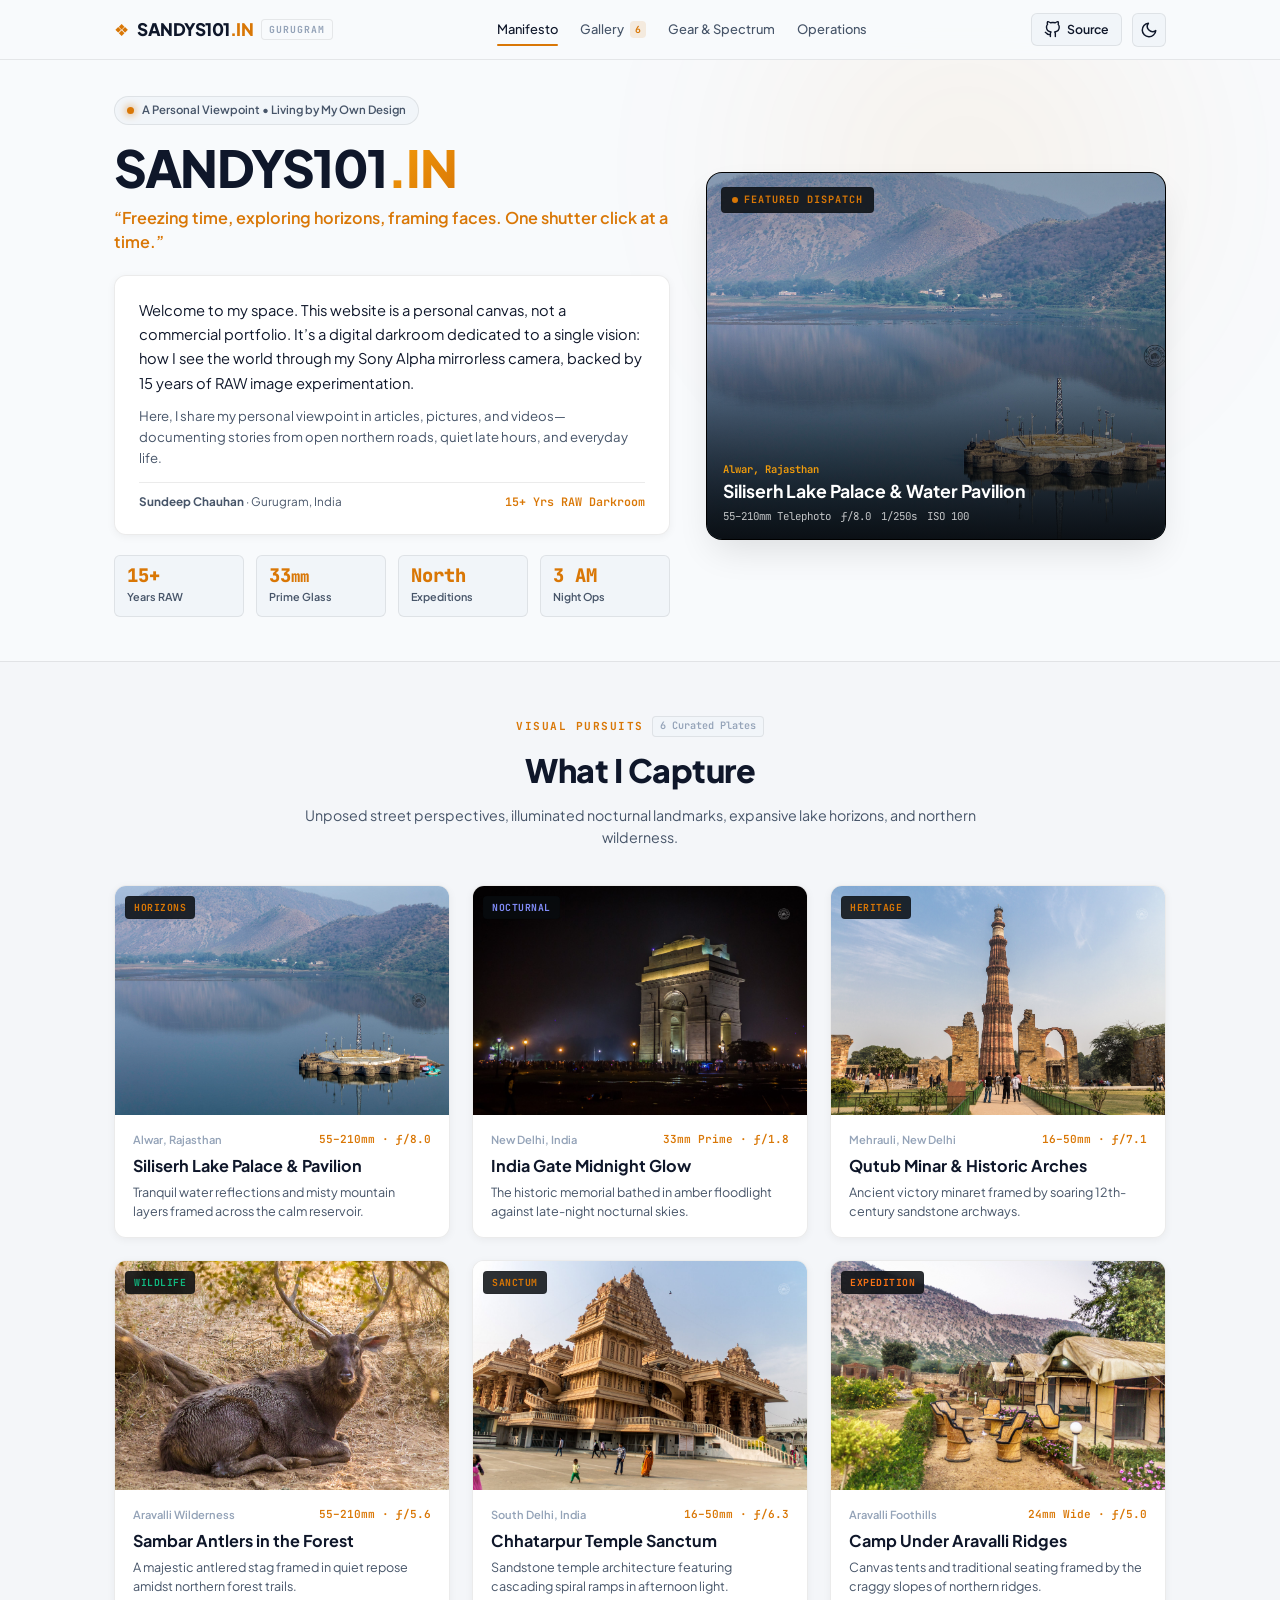
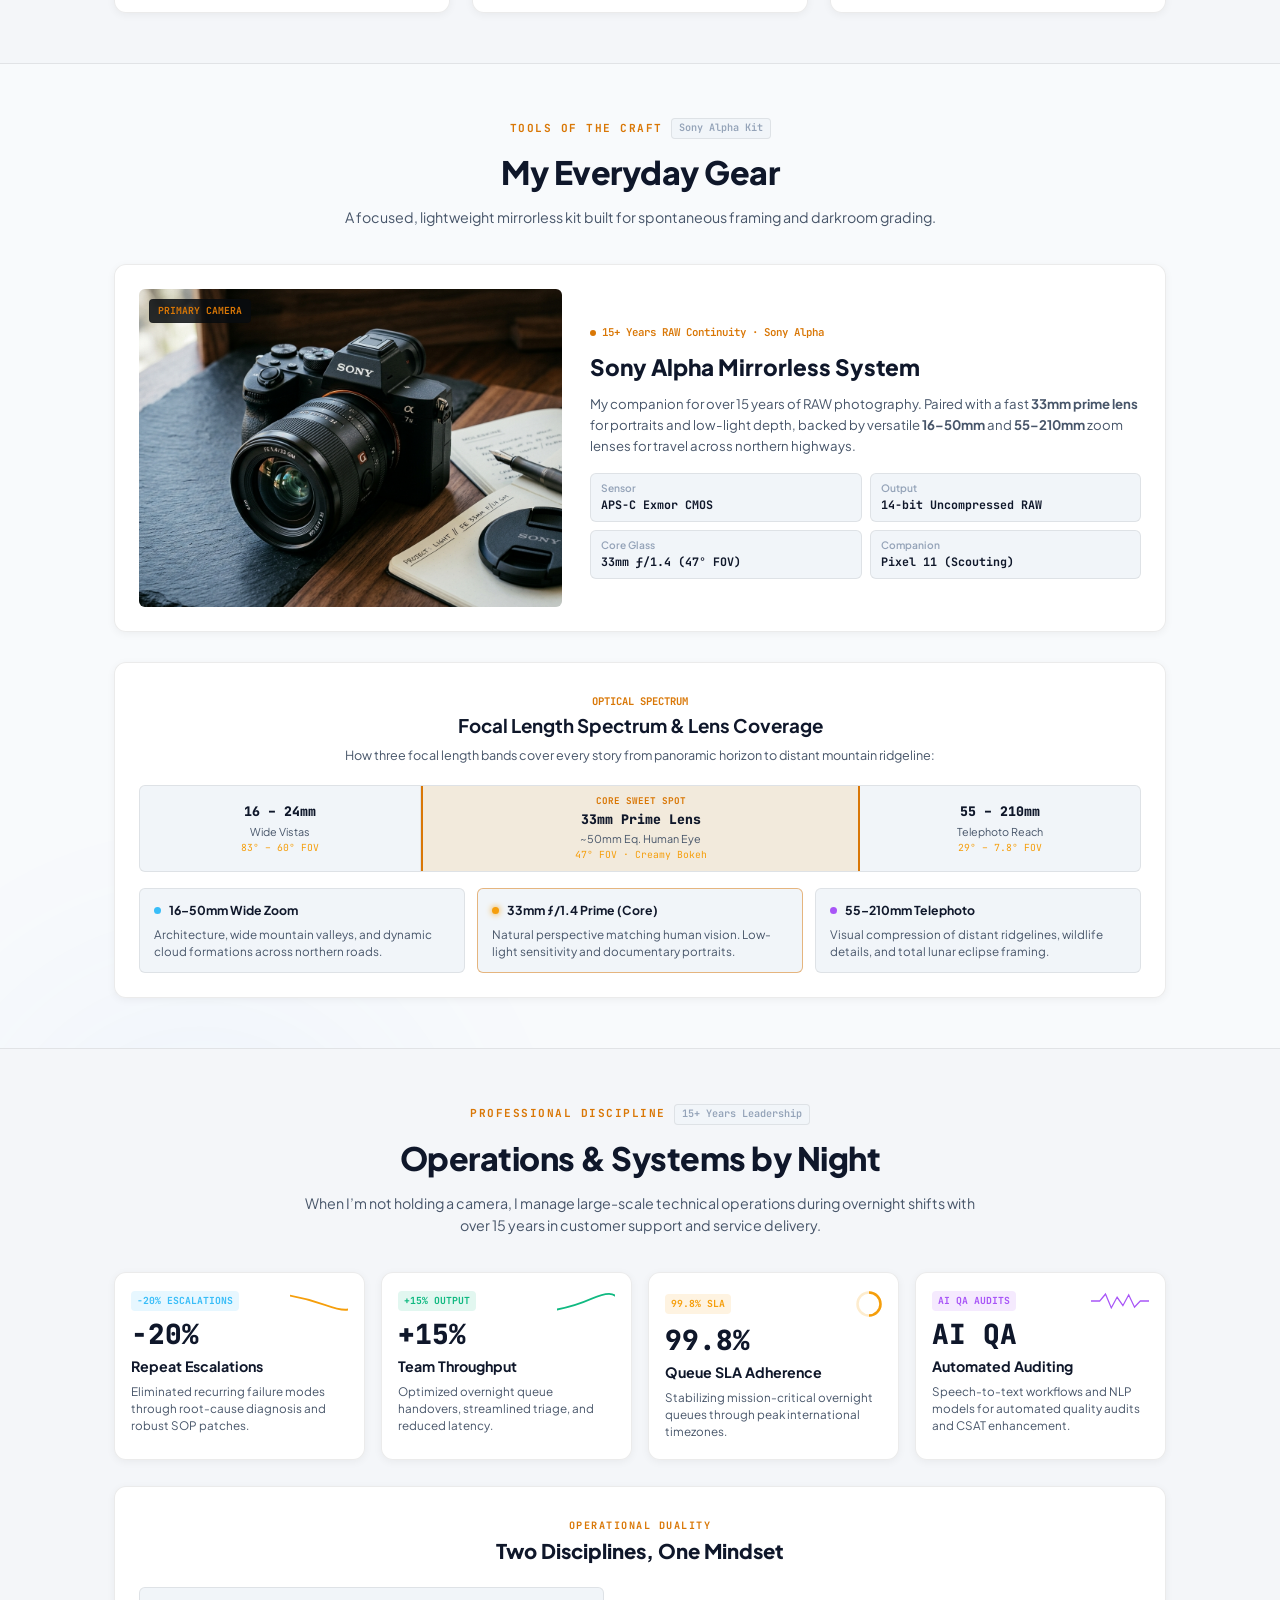
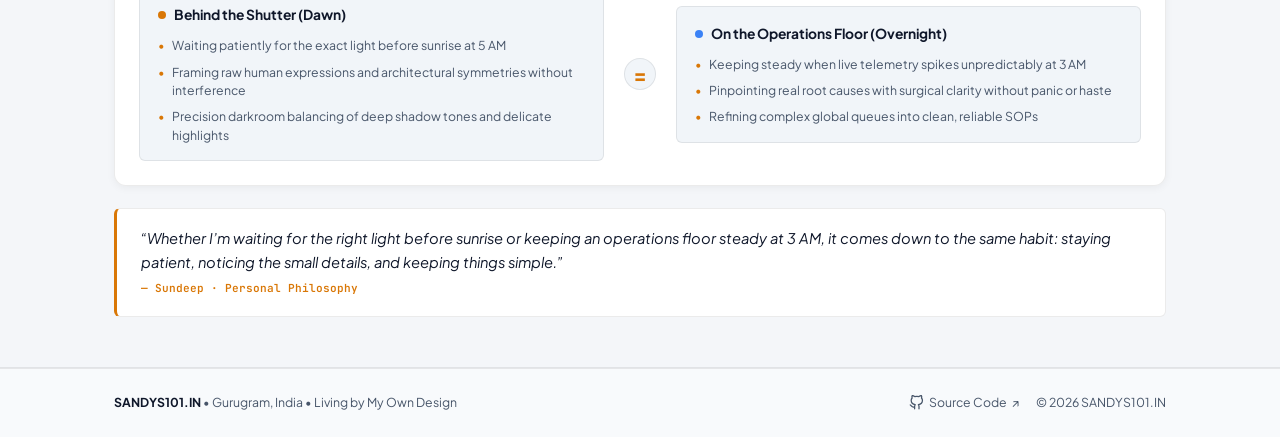
==== commit 82411ace: "Modernize and condense theme, integrate curated photos gallery with lightbox" ====
--- a/index.html
+++ b/index.html
@@ -3,590 +3,410 @@
 <head>
   <meta charset="UTF-8">
   <meta name="viewport" content="width=device-width, initial-scale=1.0">
-  <title>SANDYS101.IN — A Personal Viewpoint • Warm Analog Journal</title>
-  <meta name="description" content="SANDYS101.IN — A Personal Viewpoint • Living by My Own Design. Gurugram, India. Freezing time, exploring horizons, framing faces. One shutter click at a time.">
+  <title>SANDYS101.IN — A Personal Viewpoint • Sundeep</title>
+  <meta name="description" content="SANDYS101.IN — A Personal Viewpoint • Living by My Own Design. Gurugram, India. Freezing time, exploring horizons, framing faces. Real photography by Sundeep.">
   
   <!-- Favicon SVG -->
-  <link rel="icon" href="data:image/svg+xml,<svg xmlns=%22http://www.w3.org/2000/svg%22 viewBox=%220 0 100 100%22><text y=%22.9em%22 font-size=%2290%22>🎞️</text></svg>">
+  <link rel="icon" href="data:image/svg+xml,<svg xmlns=%22http://www.w3.org/2000/svg%22 viewBox=%220 0 100 100%22><text y=%22.9em%22 font-size=%2290%22>📷</text></svg>">
   
-  <!-- Google Fonts: Editorial Serif, Monospace, and Clean Sans -->
+  <!-- Modern Clean Google Fonts: Plus Jakarta Sans & JetBrains Mono -->
   <link rel="preconnect" href="https://fonts.googleapis.com">
   <link rel="preconnect" href="https://fonts.gstatic.com" crossorigin>
-  <link href="https://fonts.googleapis.com/css2?family=JetBrains+Mono:wght@400;500;600&family=Newsreader:ital,opsz,wght@0,6..72,400;0,6..72,500;0,6..72,600;0,6..72,700;1,6..72,400;1,6..72,600&family=Playfair+Display:ital,wght@0,500;0,600;0,700;0,800;1,400;1,600&family=Plus+Jakarta+Sans:wght@300;400;500;600;700&display=swap" rel="stylesheet">
+  <link href="https://fonts.googleapis.com/css2?family=JetBrains+Mono:wght@400;500;600&family=Plus+Jakarta+Sans:wght@300;400;500;600;700;800&display=swap" rel="stylesheet">
   
-  <!-- Main Stylesheet -->
+  <!-- Main Modern Condensed Stylesheet -->
   <link rel="stylesheet" href="style.css">
 </head>
-<body class="journal-body">
-
-  <!-- Subtle Filmic Vignette & Ambient Warmth -->
-  <div class="film-vignette" aria-hidden="true"></div>
-  <div class="analog-warmth-glow glow-top" aria-hidden="true"></div>
-  <div class="analog-warmth-glow glow-bottom" aria-hidden="true"></div>
-
-  <!-- Header / Editorial Masthead Navigation -->
-  <header class="masthead-header" id="masthead">
-    <div class="nav-rule-top"></div>
-    <div class="container nav-container">
+<body>
+
+  <!-- Ambient Modern Background Glows -->
+  <div class="bg-glow glow-top" aria-hidden="true"></div>
+  <div class="bg-glow glow-subtle" aria-hidden="true"></div>
+
+  <!-- Modern Condensed Header / Navbar -->
+  <header class="header" id="header">
+    <div class="container nav-wrap">
       
-      <!-- Brand & Edition Tag -->
-      <a href="#intro" class="masthead-brand" aria-label="SANDYS101.IN Home">
-        <span class="brand-monogram">❖</span>
-        <div class="brand-text-group">
-          <span class="brand-title">SANDYS101<span class="accent-sepia">.IN</span></span>
-          <span class="brand-edition">GURUGRAM · EDITORIAL DISPATCH</span>
-        </div>
+      <!-- Brand Lockup -->
+      <a href="#hero" class="brand" aria-label="SANDYS101.IN Home">
+        <span class="brand-glyph">❖</span>
+        <span class="brand-name">SANDYS101<span class="brand-accent">.IN</span></span>
+        <span class="brand-pill">GURUGRAM</span>
       </a>
 
-      <!-- In-Page Section Jump Navigation -->
-      <nav class="masthead-nav" aria-label="Main Navigation">
-        <ul class="nav-links">
-          <li><a href="#intro" class="nav-link active"><span class="nav-num">01</span> Manifesto</a></li>
-          <li><a href="#capture" class="nav-link"><span class="nav-num">02</span> Visual Pursuits</a></li>
-          <li><a href="#gear" class="nav-link"><span class="nav-num">03</span> Darkroom Kit</a></li>
-          <li><a href="#operations" class="nav-link"><span class="nav-num">04</span> Nocturnal Ops</a></li>
-        </ul>
+      <!-- Desktop Nav Links -->
+      <nav class="nav-menu" aria-label="Main Navigation">
+        <a href="#hero" class="nav-item active">Manifesto</a>
+        <a href="#gallery" class="nav-item">Gallery <span class="nav-badge">6</span></a>
+        <a href="#gear" class="nav-item">Gear & Spectrum</a>
+        <a href="#operations" class="nav-item">Operations</a>
       </nav>
 
-      <!-- Masthead Action Controls -->
-      <div class="masthead-actions">
-        <!-- GitHub Source Link -->
-        <a href="https://github.com/sandys101/Sandys101.github.io" target="_blank" rel="noopener noreferrer" class="journal-btn btn-source" aria-label="View source repository on GitHub">
-          <svg class="icon-svg" xmlns="http://www.w3.org/2000/svg" width="16" height="16" viewBox="0 0 24 24" fill="none" stroke="currentColor" stroke-width="2" stroke-linecap="round" stroke-linejoin="round">
+      <!-- Action Controls -->
+      <div class="nav-actions">
+        <!-- Source Repo Button -->
+        <a href="https://github.com/sandys101/Sandys101.github.io" target="_blank" rel="noopener noreferrer" class="btn-icon-link" aria-label="GitHub Repository" title="View Source on GitHub">
+          <svg width="17" height="17" viewBox="0 0 24 24" fill="none" stroke="currentColor" stroke-width="2" stroke-linecap="round" stroke-linejoin="round">
             <path d="M9 19c-5 1.5-5-2.5-7-3m14 6v-3.87a3.37 3.37 0 0 0-.94-2.61c3.14-.35 6.44-1.54 6.44-7A5.44 5.44 0 0 0 20 4.77 5.07 5.07 0 0 0 19.91 1S18.73.65 16 2.48a13.38 13.38 0 0 0-7 0C6.27.65 5.09 1 5.09 1A5.07 5.07 0 0 0 5 4.77a5.44 5.44 0 0 0-1.5 3.78c0 5.42 3.3 6.61 6.44 7A3.37 3.37 0 0 0 9 18.13V22"></path>
           </svg>
-          <span class="source-label">Source</span>
+          <span class="btn-label">Source</span>
         </a>
 
-        <!-- Analog Theme Toggle (Walnut Dark / Parchment Light) -->
-        <button class="journal-btn btn-theme" id="theme-toggle" aria-label="Switch between Warm Walnut and Parchment theme" title="Toggle Walnut / Parchment mode">
-          <span class="theme-icon sun-icon" aria-hidden="true">
-            <svg xmlns="http://www.w3.org/2000/svg" width="18" height="18" viewBox="0 0 24 24" fill="none" stroke="currentColor" stroke-width="2" stroke-linecap="round" stroke-linejoin="round">
-              <circle cx="12" cy="12" r="5"></circle>
-              <line x1="12" y1="1" x2="12" y2="3"></line>
-              <line x1="12" y1="21" x2="12" y2="23"></line>
-              <line x1="4.22" y1="4.22" x2="5.64" y2="5.64"></line>
-              <line x1="18.36" y1="18.36" x2="19.78" y2="19.78"></line>
-              <line x1="1" y1="12" x2="3" y2="12"></line>
-              <line x1="21" y1="12" x2="23" y2="12"></line>
-              <line x1="4.22" y1="19.78" x2="5.64" y2="18.36"></line>
-              <line x1="18.36" y1="5.64" x2="19.78" y2="4.22"></line>
-            </svg>
-          </span>
-          <span class="theme-icon moon-icon" aria-hidden="true">
-            <svg xmlns="http://www.w3.org/2000/svg" width="18" height="18" viewBox="0 0 24 24" fill="none" stroke="currentColor" stroke-width="2" stroke-linecap="round" stroke-linejoin="round">
-              <path d="M21 12.79A9 9 0 1 1 11.21 3 7 7 0 0 0 21 12.79z"></path>
-            </svg>
-          </span>
-          <span class="theme-mode-text" id="theme-label">Dark</span>
+        <!-- Modern Theme Toggle -->
+        <button class="btn-theme-toggle" id="theme-toggle" aria-label="Toggle dark/light theme" title="Switch Theme">
+          <svg class="icon-sun" xmlns="http://www.w3.org/2000/svg" width="18" height="18" viewBox="0 0 24 24" fill="none" stroke="currentColor" stroke-width="2" stroke-linecap="round" stroke-linejoin="round">
+            <circle cx="12" cy="12" r="5"></circle>
+            <line x1="12" y1="1" x2="12" y2="3"></line>
+            <line x1="12" y1="21" x2="12" y2="23"></line>
+            <line x1="4.22" y1="4.22" x2="5.64" y2="5.64"></line>
+            <line x1="18.36" y1="18.36" x2="19.78" y2="19.78"></line>
+            <line x1="1" y1="12" x2="3" y2="12"></line>
+            <line x1="21" y1="12" x2="23" y2="12"></line>
+            <line x1="4.22" y1="19.78" x2="5.64" y2="18.36"></line>
+            <line x1="18.36" y1="5.64" x2="19.78" y2="4.22"></line>
+          </svg>
+          <svg class="icon-moon" xmlns="http://www.w3.org/2000/svg" width="18" height="18" viewBox="0 0 24 24" fill="none" stroke="currentColor" stroke-width="2" stroke-linecap="round" stroke-linejoin="round">
+            <path d="M21 12.79A9 9 0 1 1 11.21 3 7 7 0 0 0 21 12.79z"></path>
+          </svg>
         </button>
 
-        <!-- Mobile Menu Toggle Button -->
-        <button class="mobile-nav-toggle" id="mobile-nav-toggle" aria-label="Toggle navigation menu" aria-expanded="false">
-          <span class="hamburger-bar"></span>
-          <span class="hamburger-bar"></span>
+        <!-- Mobile Menu Button -->
+        <button class="mobile-toggle" id="mobile-toggle" aria-label="Toggle navigation" aria-expanded="false">
+          <span class="bar"></span>
+          <span class="bar"></span>
         </button>
       </div>
 
     </div>
 
-    <!-- Mobile Drawer Navigation -->
-    <div class="mobile-nav-drawer" id="mobile-nav-drawer" aria-hidden="true">
-      <ul class="mobile-nav-list">
-        <li><a href="#intro" class="mobile-nav-link">01 · Personal Manifesto</a></li>
-        <li><a href="#capture" class="mobile-nav-link">02 · Visual Pursuits (Plates)</a></li>
-        <li><a href="#gear" class="mobile-nav-link">03 · Everyday Gear & Spectrum</a></li>
-        <li><a href="#operations" class="mobile-nav-link">04 · Nocturnal Command Ops</a></li>
-      </ul>
+    <!-- Mobile Drawer -->
+    <div class="mobile-drawer" id="mobile-drawer" aria-hidden="true">
+      <a href="#hero" class="mobile-link">Manifesto</a>
+      <a href="#gallery" class="mobile-link">Visual Gallery (6 Plates)</a>
+      <a href="#gear" class="mobile-link">Everyday Gear & Spectrum</a>
+      <a href="#operations" class="mobile-link">Nocturnal Operations</a>
     </div>
   </header>
 
-  <main class="journal-main">
+  <main>
 
     <!-- ==========================================================================
-         HERO SECTION: Editorial Cover Story & Journal Manifesto
+         HERO SECTION: Modern Condensed Split Cover
          ========================================================================== -->
-    <section class="journal-hero section" id="intro">
-      <div class="container">
-
-        <!-- Journal Issue Header Strip -->
-        <div class="journal-issue-strip">
-          <div class="issue-left">
-            <span class="issue-tag">VOL. XVI — DISPATCHES FROM GURUGRAM</span>
-            <span class="issue-sep">✦</span>
-            <span class="issue-tag">NORTHERN INDIA</span>
-          </div>
-          <div class="issue-right">
-            <span class="issue-stamp">EST. 2011 · RAW DARKROOM ARCHIVE</span>
-          </div>
-        </div>
-
-        <!-- Cover Title & Hero Motto -->
-        <div class="hero-cover-masthead">
-          <h1 class="journal-main-title">
-            SANDYS101<span class="ink-accent">.IN</span>
-          </h1>
-          <p class="journal-tagline">
-            A Personal Viewpoint <span class="tagline-dot">•</span> Living by My Own Design
-          </p>
-          <p class="journal-motto">
-            “Freezing time, exploring horizons, framing faces. One shutter click at a time.”
-          </p>
-        </div>
-
-        <!-- Magazine Cover Spread: Manifesto + Technical Exif Telemetry -->
-        <div class="hero-editorial-spread">
-          
-          <!-- Left Column: The Personal Statement Manifesto Card -->
-          <article class="editorial-manifesto-card">
-            <div class="card-filmic-stamp">
-              <span class="stamp-code">EXP // MANIFESTO</span>
-              <span class="stamp-date">ARCHIVAL PRINT</span>
-            </div>
-            
-            <div class="manifesto-body">
-              <p class="manifesto-lead">
-                <span class="editorial-dropcap">W</span>elcome to my personal space. This website is a personal canvas, not a commercial portfolio. It is an intimate digital darkroom dedicated to a single, uncompromising vision: how I see the world through my Sony Alpha mirrorless camera, backed by 15 years of RAW image experimentation.
-              </p>
-              <p class="manifesto-sub">
-                Here, I share my personal viewpoint in the form of articles, pictures, and videos—documenting unhurried stories from open roads, quiet late night hours, and everyday life.
-              </p>
-            </div>
-
-            <div class="manifesto-signature-row">
-              <div class="author-block">
-                <span class="author-label">DISPATCH BY</span>
-                <span class="author-name">Sundeep · Sandys101</span>
-                <span class="author-location">Gurugram, Haryana, India</span>
-              </div>
-              <div class="camera-seal">
-                <svg width="24" height="24" viewBox="0 0 24 24" fill="none" stroke="currentColor" stroke-width="1.6" stroke-linecap="round" stroke-linejoin="round">
-                  <path d="M14.5 4h-5L7 7H4a2 2 0 0 0-2 2v9a2 2 0 0 0 2 2h16a2 2 0 0 0 2-2V9a2 2 0 0 0-2-2h-3l-2.5-3z"></path>
-                  <circle cx="12" cy="13" r="3"></circle>
-                </svg>
-                <span>33mm PRIME</span>
-              </div>
-            </div>
-          </article>
-
-          <!-- Right Column: Tactile Field Telemetry & Core Disciplines -->
-          <aside class="editorial-stats-dossier" aria-label="Field Telemetry">
-            
-            <div class="dossier-header">
-              <span class="dossier-pill">FIELD LEDGER</span>
-              <span class="dossier-meta">15+ YRS IN THE CRAFT</span>
-            </div>
-
-            <div class="dossier-grid">
-              
-              <div class="dossier-tile">
-                <span class="dossier-num">15+</span>
-                <div class="dossier-detail">
-                  <strong>Years RAW Darkroom</strong>
-                  <span>Fine-art tone curve balancing & uncompressed RAW mastery</span>
-                </div>
-              </div>
-
-              <div class="dossier-tile">
-                <span class="dossier-num">33<small>mm</small></span>
-                <div class="dossier-detail">
-                  <strong>Prime Storytelling</strong>
-                  <span>Natural 50mm human-eye equivalent with fast ƒ/1.4 low-light depth</span>
-                </div>
-              </div>
-
-              <div class="dossier-tile">
-                <span class="dossier-num">North</span>
-                <div class="dossier-detail">
-                  <strong>Trails & Horizons</strong>
-                  <span>Highways, alpine dawn passes & deep quiet horizons</span>
-                </div>
-              </div>
-
-              <div class="dossier-tile">
-                <span class="dossier-num">3 AM</span>
-                <div class="dossier-detail">
-                  <strong>Nocturnal Command</strong>
-                  <span>15+ years managing high-stakes international live operations</span>
-                </div>
-              </div>
-
-            </div>
-
-            <!-- Quick Story Jump Reel -->
-            <div class="dossier-footer">
-              <a href="#capture" class="dossier-action-link">
-                <span>Inspect Visual Gallery</span>
-                <svg width="16" height="16" viewBox="0 0 24 24" fill="none" stroke="currentColor" stroke-width="2" stroke-linecap="round" stroke-linejoin="round">
-                  <line x1="7" y1="17" x2="17" y2="7"></line>
-                  <polyline points="7 7 17 7 17 17"></polyline>
-                </svg>
-              </a>
-              <span class="dossier-hint">Click any photo below to inspect in high-res lightbox</span>
-            </div>
-
-          </aside>
-
-        </div>
-
-      </div>
-    </section>
-
-    <!-- ==========================================================================
-         SECTION 02: Visual Pursuits (Exhibition Plates Gallery)
-         ========================================================================== -->
-    <section class="journal-section section-alt" id="capture">
+    <section class="section hero-section" id="hero">
       <div class="container">
         
-        <div class="section-editorial-header">
-          <div class="header-stamp">PLATE SERIES // 01 — 03</div>
-          <h2 class="section-editorial-title">What I Capture</h2>
-          <p class="section-editorial-subtitle">
-            Unscripted perspectives from bustling street corners, open northern highways, and tranquil starry dark-sky horizons.
-          </p>
-          <div class="header-ornament">
-            <span class="rule-line"></span>
-            <span class="rule-diamond">❖</span>
-            <span class="rule-line"></span>
-          </div>
-        </div>
-
-        <div class="plates-gallery-grid">
+        <div class="hero-grid">
           
-          <!-- Plate 01: Faces & Street Life -->
-          <article class="exhibition-plate-card" data-photo-id="1" data-title="Faces & Street Life" data-src="assets/images/street-life.jpg" data-exif="33mm Prime · ƒ/1.4 · 1/320s · ISO 100 · RAW" data-desc="Real, unposed moments, neighborhood bazaars, and natural play of ambient dust and warm golden hour backlighting. Captured with a fast 33mm prime lens matching natural human perception.">
+          <!-- Left: Identity & Manifesto -->
+          <div class="hero-content">
             
-            <!-- Analog Film Mount -->
-            <div class="plate-film-mount">
-              <div class="film-edge-top">
-                <span class="sprocket-code">▶ 101A</span>
-                <span class="film-stock-name">ILFORD RAW 100</span>
-                <span class="frame-index">PLATE #01</span>
-              </div>
-
-              <div class="plate-image-container">
-                <img src="assets/images/street-life.jpg" alt="Atmospheric street photography in warm golden hour light" class="plate-img" loading="lazy">
-                
-                <!-- Visual Hover Scrim & Inspect Badge -->
-                <div class="plate-inspect-scrim">
-                  <span class="inspect-pill">
-                    <svg width="14" height="14" viewBox="0 0 24 24" fill="none" stroke="currentColor" stroke-width="2" stroke-linecap="round" stroke-linejoin="round">
-                      <circle cx="11" cy="11" r="8"></circle>
-                      <line x1="21" y1="21" x2="16.65" y2="16.65"></line>
-                      <line x1="11" y1="8" x2="11" y2="14"></line>
-                      <line x1="8" y1="11" x2="14" y2="11"></line>
-                    </svg>
-                    Inspect Plate
-                  </span>
+            <div class="status-pill">
+              <span class="live-pulse"></span>
+              <span>A Personal Viewpoint • Living by My Own Design</span>
+            </div>
+
+            <h1 class="hero-heading">
+              SANDYS101<span class="text-gradient">.IN</span>
+            </h1>
+
+            <p class="hero-motto">
+              “Freezing time, exploring horizons, framing faces. One shutter click at a time.”
+            </p>
+
+            <div class="hero-card">
+              <p class="hero-bio">
+                Welcome to my space. This website is a personal canvas, not a commercial portfolio. It’s a digital darkroom dedicated to a single vision: how I see the world through my Sony Alpha mirrorless camera, backed by 15 years of RAW image experimentation.
+              </p>
+              <p class="hero-bio-sub">
+                Here, I share my personal viewpoint in articles, pictures, and videos—documenting stories from open northern roads, quiet late hours, and everyday life.
+              </p>
+              <div class="hero-meta-row">
+                <span class="meta-tag"><strong>Sundeep Chauhan</strong> · Gurugram, India</span>
+                <span class="meta-tag mono">15+ Yrs RAW Darkroom</span>
+              </div>
+            </div>
+
+            <!-- Condensed Metric Pills -->
+            <div class="stats-ribbon">
+              <div class="stat-item">
+                <span class="stat-val">15+</span>
+                <span class="stat-lbl">Years RAW</span>
+              </div>
+              <div class="stat-item">
+                <span class="stat-val">33<small>mm</small></span>
+                <span class="stat-lbl">Prime Glass</span>
+              </div>
+              <div class="stat-item">
+                <span class="stat-val">North</span>
+                <span class="stat-lbl">Expeditions</span>
+              </div>
+              <div class="stat-item">
+                <span class="stat-val">3 AM</span>
+                <span class="stat-lbl">Night Ops</span>
+              </div>
+            </div>
+
+          </div>
+
+          <!-- Right: Hero Highlight Showcase Image -->
+          <div class="hero-visual-card" data-photo-id="1" data-title="Siliserh Lake Palace & Water Pavilion" data-src="photos/IMG_2630.jpg" data-exif="Siliserh Lake, Alwar · Telephoto Reflection · RAW" data-desc="Tranquil water reflection of Alwar's historic lake palace platform with distant misty mountain ridgelines at morning light.">
+            <div class="visual-wrapper">
+              <img src="photos/IMG_2630.jpg" alt="Siliserh Lake reflection and water platform by Sundeep Chauhan" class="hero-visual-img" loading="eager">
+              <div class="visual-gradient"></div>
+              
+              <div class="visual-badge-top">
+                <span class="badge-dot"></span>
+                <span>FEATURED DISPATCH</span>
+              </div>
+
+              <div class="visual-caption">
+                <div class="caption-tag">Alwar, Rajasthan</div>
+                <h3 class="caption-title">Siliserh Lake Palace & Water Pavilion</h3>
+                <div class="caption-exif">
+                  <span>55–210mm Telephoto</span>
+                  <span>ƒ/8.0</span>
+                  <span>1/250s</span>
+                  <span>ISO 100</span>
                 </div>
               </div>
 
-              <div class="film-edge-bottom">
-                <span class="film-exif-stamp">33mm · ƒ/1.4 · 1/320s · ISO 100</span>
-                <span class="film-dot">●</span>
-                <span class="film-genre">Street & Portraits</span>
-              </div>
-            </div>
-
-            <!-- Card Editorial Caption -->
-            <div class="plate-meta-content">
-              <div class="plate-header-row">
-                <span class="plate-genre-pill">Portraits & Street</span>
-                <span class="plate-aspect-stamp">1:1.5 RATIO</span>
-              </div>
-              <h3 class="plate-title">Faces & Street Life</h3>
-              <p class="plate-description">
-                Real, unposed moments, neighborhood bazaars, and the natural play of ambient dust and warm golden hour backlighting.
-              </p>
-              <div class="plate-footer-link">
-                <span class="btn-inspect-text">Open in Lightbox</span>
-                <span class="btn-inspect-arrow">→</span>
-              </div>
-            </div>
-
-          </article>
-
-          <!-- Plate 02: Road Trips & Horizons -->
-          <article class="exhibition-plate-card" data-photo-id="2" data-title="Road Trips & Horizons" data-src="assets/images/road-trip.jpg" data-exif="24mm Wide · ƒ/8.0 · 1/160s · ISO 100 · RAW" data-desc="Self-drive journeys across northern India, misty early-morning alpine climbs, and panoramic roads receding into infinity. Captured with a wide-angle focal length stopped down for edge-to-edge sharpness.">
-            
-            <!-- Analog Film Mount -->
-            <div class="plate-film-mount">
-              <div class="film-edge-top">
-                <span class="sprocket-code">▶ 102A</span>
-                <span class="film-stock-name">KODAK EKTAR RAW</span>
-                <span class="frame-index">PLATE #02</span>
-              </div>
-
-              <div class="plate-image-container">
-                <img src="assets/images/road-trip.jpg" alt="Cinematic highway stretching toward misty mountains at sunrise" class="plate-img" loading="lazy">
-                
-                <!-- Visual Hover Scrim & Inspect Badge -->
-                <div class="plate-inspect-scrim">
-                  <span class="inspect-pill">
-                    <svg width="14" height="14" viewBox="0 0 24 24" fill="none" stroke="currentColor" stroke-width="2" stroke-linecap="round" stroke-linejoin="round">
-                      <circle cx="11" cy="11" r="8"></circle>
-                      <line x1="21" y1="21" x2="16.65" y2="16.65"></line>
-                      <line x1="11" y1="8" x2="11" y2="14"></line>
-                      <line x1="8" y1="11" x2="14" y2="11"></line>
-                    </svg>
-                    Inspect Plate
-                  </span>
-                </div>
-              </div>
-
-              <div class="film-edge-bottom">
-                <span class="film-exif-stamp">24mm Wide · ƒ/8.0 · 1/160s · ISO 100</span>
-                <span class="film-dot">●</span>
-                <span class="film-genre">Expeditions</span>
-              </div>
-            </div>
-
-            <!-- Card Editorial Caption -->
-            <div class="plate-meta-content">
-              <div class="plate-header-row">
-                <span class="plate-genre-pill">Expeditions & Roads</span>
-                <span class="plate-aspect-stamp">1:1.5 RATIO</span>
-              </div>
-              <h3 class="plate-title">Road Trips & Horizons</h3>
-              <p class="plate-description">
-                Self-drive journeys across northern India, misty early-morning alpine climbs, and panoramic roads receding into infinity.
-              </p>
-              <div class="plate-footer-link">
-                <span class="btn-inspect-text">Open in Lightbox</span>
-                <span class="btn-inspect-arrow">→</span>
-              </div>
-            </div>
-
-          </article>
-
-          <!-- Plate 03: Nightscapes & Skies -->
-          <article class="exhibition-plate-card" data-photo-id="3" data-title="Nightscapes & Skies" data-src="assets/images/nightscape.jpg" data-exif="33mm Prime · ƒ/1.4 · 25s Long Exp · ISO 1600 · RAW" data-desc="Long-exposure shots of the night sky, total lunar eclipses, starlight reflections on still waters, and serene cityscapes after dark. Shot wide-open on a stationary mount to harvest deep celestial photons.">
-            
-            <!-- Analog Film Mount -->
-            <div class="plate-film-mount">
-              <div class="film-edge-top">
-                <span class="sprocket-code">▶ 103A</span>
-                <span class="film-stock-name">ASTRO CHROME 1600</span>
-                <span class="frame-index">PLATE #03</span>
-              </div>
-
-              <div class="plate-image-container">
-                <img src="assets/images/nightscape.jpg" alt="Starry night sky and Milky Way astrophotography over calm water" class="plate-img" loading="lazy">
-                
-                <!-- Visual Hover Scrim & Inspect Badge -->
-                <div class="plate-inspect-scrim">
-                  <span class="inspect-pill">
-                    <svg width="14" height="14" viewBox="0 0 24 24" fill="none" stroke="currentColor" stroke-width="2" stroke-linecap="round" stroke-linejoin="round">
-                      <circle cx="11" cy="11" r="8"></circle>
-                      <line x1="21" y1="21" x2="16.65" y2="16.65"></line>
-                      <line x1="11" y1="8" x2="11" y2="14"></line>
-                      <line x1="8" y1="11" x2="14" y2="11"></line>
-                    </svg>
-                    Inspect Plate
-                  </span>
-                </div>
-              </div>
-
-              <div class="film-edge-bottom">
-                <span class="film-exif-stamp">33mm · ƒ/1.4 · 25s Exp · ISO 1600</span>
-                <span class="film-dot">●</span>
-                <span class="film-genre">Astrophotography</span>
-              </div>
-            </div>
-
-            <!-- Card Editorial Caption -->
-            <div class="plate-meta-content">
-              <div class="plate-header-row">
-                <span class="plate-genre-pill">Astrophotography</span>
-                <span class="plate-aspect-stamp">1:1.5 RATIO</span>
-              </div>
-              <h3 class="plate-title">Nightscapes & Skies</h3>
-              <p class="plate-description">
-                Long-exposure shots of the night sky, total lunar eclipses, starlight reflections on still waters, and serene cityscapes after dark.
-              </p>
-              <div class="plate-footer-link">
-                <span class="btn-inspect-text">Open in Lightbox</span>
-                <span class="btn-inspect-arrow">→</span>
-              </div>
-            </div>
-
-          </article>
-
-        </div>
-
-      </div>
-    </section>
-
-    <!-- ==========================================================================
-         SECTION 03: Tools of the Craft & Focal Length Field Manual
-         ========================================================================== -->
-    <section class="journal-section" id="gear">
-      <div class="container">
-        
-        <div class="section-editorial-header">
-          <div class="header-stamp">FIELD KIT & DARKROOM TOOLS</div>
-          <h2 class="section-editorial-title">My Everyday Gear</h2>
-          <p class="section-editorial-subtitle">
-            A focused, lightweight mirrorless kit built for spontaneous framing, unhurried observation, and darkroom grading.
-          </p>
-          <div class="header-ornament">
-            <span class="rule-line"></span>
-            <span class="rule-diamond">❖</span>
-            <span class="rule-line"></span>
-          </div>
-        </div>
-
-        <!-- Primary Camera System Archival Card -->
-        <article class="camera-system-archival-card" data-photo-id="4" data-title="Sony Alpha Mirrorless Camera & Prime Lens" data-src="assets/images/camera-gear.jpg" data-exif="APS-C Exmor Sensor · 14-bit Uncompressed RAW · 33mm Prime Lens" data-desc="My primary companion for over 15 years of RAW photography. Paired with a fast 33mm prime lens for portraits and low-light depth, backed by versatile 16–50mm and 55–210mm zoom lenses for travel.">
-          
-          <div class="camera-photo-column">
-            <div class="camera-photo-frame">
-              <img src="assets/images/camera-gear.jpg" alt="Sony Alpha mirrorless camera with 33mm prime lens on workspace" class="camera-dossier-photo" loading="lazy">
-              <div class="camera-zoom-hint">
-                <svg width="14" height="14" viewBox="0 0 24 24" fill="none" stroke="currentColor" stroke-width="2">
+              <div class="inspect-cue">
+                <svg width="15" height="15" viewBox="0 0 24 24" fill="none" stroke="currentColor" stroke-width="2">
                   <circle cx="11" cy="11" r="8"></circle>
                   <line x1="21" y1="21" x2="16.65" y2="16.65"></line>
                 </svg>
-                <span>Click to enlarge kit</span>
-              </div>
-              <span class="kit-plate-tag">PRIMARY WORKSTATION</span>
-            </div>
-          </div>
-
-          <div class="camera-specs-column">
-            <div class="kit-type-badge">
-              <span class="badge-dot-amber"></span>
-              <span>15+ YEARS SONY ALPHA CONTINUITY</span>
-            </div>
-
-            <h3 class="camera-model-heading">Sony Alpha Mirrorless System</h3>
-            
-            <p class="camera-story-text">
-              My companion for over 15 years of RAW photography. Paired with a fast <strong>33mm prime lens</strong> for portraits and low-light depth, backed by versatile <strong>16–50mm</strong> and <strong>55–210mm</strong> zoom lenses for travel and high northern passes.
+                <span>Click to inspect</span>
+              </div>
+            </div>
+          </div>
+
+        </div>
+
+      </div>
+    </section>
+
+    <!-- ==========================================================================
+         SECTION: Modern Condensed Photography Gallery (6 Real Photos)
+         ========================================================================== -->
+    <section class="section section-compact bg-alt" id="gallery">
+      <div class="container">
+        
+        <div class="section-head">
+          <div class="section-tag-row">
+            <span class="section-kicker">Visual Pursuits</span>
+            <span class="count-pill">6 Curated Plates</span>
+          </div>
+          <h2 class="section-heading">What I Capture</h2>
+          <p class="section-subtext">
+            Unposed street perspectives, illuminated nocturnal landmarks, expansive lake horizons, and northern wilderness.
+          </p>
+        </div>
+
+        <!-- Modern Condensed 6-Card Grid -->
+        <div class="gallery-grid">
+          
+          <!-- Photo 01: Siliserh Lake (Horizons) -->
+          <article class="photo-card" data-photo-id="1" data-title="Siliserh Lake Palace & Water Pavilion" data-src="photos/IMG_2630.jpg" data-exif="Alwar, Rajasthan · 55–210mm Telephoto · ƒ/8.0 · 1/250s · ISO 100" data-desc="Tranquil water reflection of Alwar's historic lake palace water platform with misty mountain ridgelines receding into the morning sky.">
+            <div class="card-media">
+              <img src="photos/IMG_2630.jpg" alt="Siliserh Lake, Alwar by Sundeep Chauhan" class="card-img" loading="lazy">
+              <span class="card-cat-pill">Horizons</span>
+              <div class="card-hover-overlay">
+                <span class="hover-btn">Inspect Plate ↗</span>
+              </div>
+            </div>
+            <div class="card-body">
+              <div class="card-meta-top">
+                <span class="location">Alwar, Rajasthan</span>
+                <span class="exif-stamp">55–210mm · ƒ/8.0</span>
+              </div>
+              <h3 class="card-title">Siliserh Lake Palace & Pavilion</h3>
+              <p class="card-excerpt">Tranquil water reflections and misty mountain layers framed across the calm reservoir.</p>
+            </div>
+          </article>
+
+          <!-- Photo 02: India Gate at Midnight (Nocturnal) -->
+          <article class="photo-card" data-photo-id="2" data-title="India Gate Midnight Glow" data-src="photos/IMG_3929.jpg" data-exif="New Delhi · 33mm Prime Glass · ƒ/1.8 · 1/15s · ISO 800" data-desc="Atmospheric long-exposure of the illuminated India Gate monument rising into the night sky, framed by street lamps and wet pavement reflections.">
+            <div class="card-media">
+              <img src="photos/IMG_3929.jpg" alt="India Gate at Midnight by Sundeep Chauhan" class="card-img" loading="lazy">
+              <span class="card-cat-pill cat-night">Nocturnal</span>
+              <div class="card-hover-overlay">
+                <span class="hover-btn">Inspect Plate ↗</span>
+              </div>
+            </div>
+            <div class="card-body">
+              <div class="card-meta-top">
+                <span class="location">New Delhi, India</span>
+                <span class="exif-stamp">33mm Prime · ƒ/1.8</span>
+              </div>
+              <h3 class="card-title">India Gate Midnight Glow</h3>
+              <p class="card-excerpt">The historic memorial bathed in amber floodlight against late-night nocturnal skies.</p>
+            </div>
+          </article>
+
+          <!-- Photo 03: Qutub Minar (Heritage Architecture) -->
+          <article class="photo-card" data-photo-id="3" data-title="Qutub Minar & Sandstone Arches" data-src="photos/IMG_3966.jpg" data-exif="Mehrauli, New Delhi · 16–50mm Wide Zoom · ƒ/7.1 · 1/320s · ISO 100" data-desc="The iconic 72.5-meter fluted sandstone minaret framed dynamically between ancient ruined 12th-century arched gateways.">
+            <div class="card-media">
+              <img src="photos/IMG_3966.jpg" alt="Qutub Minar framed by arches by Sundeep Chauhan" class="card-img" loading="lazy">
+              <span class="card-cat-pill">Heritage</span>
+              <div class="card-hover-overlay">
+                <span class="hover-btn">Inspect Plate ↗</span>
+              </div>
+            </div>
+            <div class="card-body">
+              <div class="card-meta-top">
+                <span class="location">Mehrauli, New Delhi</span>
+                <span class="exif-stamp">16–50mm · ƒ/7.1</span>
+              </div>
+              <h3 class="card-title">Qutub Minar & Historic Arches</h3>
+              <p class="card-excerpt">Ancient victory minaret framed by soaring 12th-century sandstone archways.</p>
+            </div>
+          </article>
+
+          <!-- Photo 04: Sambar Deer (Wildlife) -->
+          <article class="photo-card" data-photo-id="4" data-title="Sambar Antlers in Deep Forest" data-src="photos/IMG_2791.jpg" data-exif="Aravalli Sanctuary · 55–210mm Telephoto · ƒ/5.6 · 1/160s · ISO 400" data-desc="A majestic antlered Sambar stag captured resting on the forest floor, shot with telephoto compression and natural bokeh.">
+            <div class="card-media">
+              <img src="photos/IMG_2791.jpg" alt="Sambar Deer resting in forest by Sundeep Chauhan" class="card-img" loading="lazy">
+              <span class="card-cat-pill cat-wild">Wildlife</span>
+              <div class="card-hover-overlay">
+                <span class="hover-btn">Inspect Plate ↗</span>
+              </div>
+            </div>
+            <div class="card-body">
+              <div class="card-meta-top">
+                <span class="location">Aravalli Wilderness</span>
+                <span class="exif-stamp">55–210mm · ƒ/5.6</span>
+              </div>
+              <h3 class="card-title">Sambar Antlers in the Forest</h3>
+              <p class="card-excerpt">A majestic antlered stag framed in quiet repose amidst northern forest trails.</p>
+            </div>
+          </article>
+
+          <!-- Photo 05: Chhatarpur Temple (Architecture) -->
+          <article class="photo-card" data-photo-id="5" data-title="Shree Adya Katyayani Temple" data-src="photos/IMG_3981.jpg" data-exif="South Delhi · 16–50mm Wide Zoom · ƒ/6.3 · 1/400s · ISO 100" data-desc="Intricate sandstone carvings and sweeping spiral staircase ramps of the Chhatarpur temple complex in afternoon sunlight.">
+            <div class="card-media">
+              <img src="photos/IMG_3981.jpg" alt="Chhatarpur Temple with spiral ramps by Sundeep Chauhan" class="card-img" loading="lazy">
+              <span class="card-cat-pill">Sanctum</span>
+              <div class="card-hover-overlay">
+                <span class="hover-btn">Inspect Plate ↗</span>
+              </div>
+            </div>
+            <div class="card-body">
+              <div class="card-meta-top">
+                <span class="location">South Delhi, India</span>
+                <span class="exif-stamp">16–50mm · ƒ/6.3</span>
+              </div>
+              <h3 class="card-title">Chhatarpur Temple Sanctum</h3>
+              <p class="card-excerpt">Sandstone temple architecture featuring cascading spiral ramps in afternoon light.</p>
+            </div>
+          </article>
+
+          <!-- Photo 06: Aravalli Mountain Camp (Expeditions) -->
+          <article class="photo-card" data-photo-id="6" data-title="Camp Under the Aravalli Ridges" data-src="photos/IMG_2616-01.jpeg" data-exif="Northern India · 24mm Wide Perspective · ƒ/5.0 · 1/200s · ISO 100" data-desc="Rustic cane chairs and canvas tents nestled beneath the rocky, sun-baked slopes of the northern Aravalli mountain ranges.">
+            <div class="card-media">
+              <img src="photos/IMG_2616-01.jpeg" alt="Aravalli Camp tents and cane chairs by Sundeep Chauhan" class="card-img" loading="lazy">
+              <span class="card-cat-pill cat-exp">Expedition</span>
+              <div class="card-hover-overlay">
+                <span class="hover-btn">Inspect Plate ↗</span>
+              </div>
+            </div>
+            <div class="card-body">
+              <div class="card-meta-top">
+                <span class="location">Aravalli Foothills</span>
+                <span class="exif-stamp">24mm Wide · ƒ/5.0</span>
+              </div>
+              <h3 class="card-title">Camp Under Aravalli Ridges</h3>
+              <p class="card-excerpt">Canvas tents and traditional seating framed by the craggy slopes of northern ridges.</p>
+            </div>
+          </article>
+
+        </div>
+
+      </div>
+    </section>
+
+    <!-- ==========================================================================
+         SECTION: Condensed Everyday Gear & Optical Spectrum Guide
+         ========================================================================== -->
+    <section class="section section-compact" id="gear">
+      <div class="container">
+        
+        <div class="section-head">
+          <div class="section-tag-row">
+            <span class="section-kicker">Tools of the Craft</span>
+            <span class="count-pill">Sony Alpha Kit</span>
+          </div>
+          <h2 class="section-heading">My Everyday Gear</h2>
+          <p class="section-subtext">A focused, lightweight mirrorless kit built for spontaneous framing and darkroom grading.</p>
+        </div>
+
+        <div class="gear-condensed-card" data-photo-id="7" data-title="Sony Alpha Mirrorless Camera System" data-src="assets/images/camera-gear.jpg" data-exif="APS-C Exmor Sensor · 14-bit Uncompressed RAW · 33mm Prime Lens" data-desc="Primary kit: Sony Alpha mirrorless camera with 33mm prime lens, 16–50mm wide zoom, and 55–210mm telephoto lens.">
+          
+          <div class="gear-img-wrap">
+            <img src="assets/images/camera-gear.jpg" alt="Sony Alpha mirrorless camera and 33mm lens on table" class="gear-img" loading="lazy">
+            <div class="gear-img-badge">PRIMARY CAMERA</div>
+          </div>
+
+          <div class="gear-content-wrap">
+            <div class="gear-badge-strip">
+              <span class="badge-dot"></span>
+              <span>15+ Years RAW Continuity · Sony Alpha</span>
+            </div>
+            <h3 class="gear-title">Sony Alpha Mirrorless System</h3>
+            <p class="gear-text">
+              My companion for over 15 years of RAW photography. Paired with a fast <strong>33mm prime lens</strong> for portraits and low-light depth, backed by versatile <strong>16–50mm</strong> and <strong>55–210mm</strong> zoom lenses for travel across northern highways.
             </p>
 
-            <!-- Technical Specification Table / Ledger -->
-            <div class="kit-specs-ledger">
-              <div class="ledger-row">
-                <span class="ledger-label">Sensor Architecture</span>
-                <span class="ledger-value">APS-C Exmor CMOS Sensor</span>
-              </div>
-              <div class="ledger-row">
-                <span class="ledger-label">Data Output</span>
-                <span class="ledger-value">14-bit Uncompressed RAW Format</span>
-              </div>
-              <div class="ledger-row">
-                <span class="ledger-label">Core Storytelling Glass</span>
-                <span class="ledger-value">Fast ƒ/1.4 Prime Aperture (47° FOV)</span>
-              </div>
-              <div class="ledger-row">
-                <span class="ledger-label">Handling & Tactile Control</span>
-                <span class="ledger-value">Dual Mechanical Control Dials</span>
-              </div>
-            </div>
-          </div>
-
-        </article>
-
-        <!-- INFOGRAPHIC: Analog Optical Spectrum & Focal Ruler -->
-        <div class="optical-spectrum-card">
-          <div class="spectrum-intro">
-            <span class="spectrum-badge">CALIBRATED FIELD MANUAL</span>
+            <div class="specs-grid">
+              <div class="spec-pill"><span>Sensor</span><strong>APS-C Exmor CMOS</strong></div>
+              <div class="spec-pill"><span>Output</span><strong>14-bit Uncompressed RAW</strong></div>
+              <div class="spec-pill"><span>Core Glass</span><strong>33mm ƒ/1.4 (47° FOV)</strong></div>
+              <div class="spec-pill"><span>Companion</span><strong>Pixel 11 (Scouting)</strong></div>
+            </div>
+          </div>
+
+        </div>
+
+        <!-- Optical Spectrum Infographic -->
+        <div class="spectrum-box">
+          <div class="spectrum-header">
+            <span class="spectrum-tag">OPTICAL SPECTRUM</span>
             <h3 class="spectrum-title">Focal Length Spectrum & Lens Coverage</h3>
             <p class="spectrum-desc">How three focal length bands cover every story from panoramic horizon to distant mountain ridgeline:</p>
           </div>
 
-          <!-- Analog Optical Scale Ruler Bar -->
-          <div class="optical-ruler-wrapper">
-            <div class="ruler-ticks-bar" aria-hidden="true">
-              <span>| 16mm</span>
-              <span>| 24mm</span>
-              <span class="tick-prime">✦ 33mm PRIME CORE</span>
-              <span>| 50mm</span>
-              <span>| 85mm</span>
-              <span>| 210mm</span>
-            </div>
-
-            <div class="optical-spectrum-segments">
-              <div class="spectrum-seg seg-wide" style="flex: 1.2;">
-                <span class="seg-range">16 – 24mm</span>
-                <span class="seg-title">Wide Vistas</span>
-                <span class="seg-fov">83° – 60° FOV</span>
-              </div>
-              <div class="spectrum-seg seg-prime-sweetspot" style="flex: 1.8;">
-                <div class="sweetspot-ribbon">Core Sweet Spot</div>
-                <span class="seg-range">33mm Prime Lens</span>
-                <span class="seg-title">~50mm Eq. Human Eye</span>
-                <span class="seg-fov">47° FOV · Creamy Bokeh</span>
-              </div>
-              <div class="spectrum-seg seg-mid" style="flex: 1.0;">
-                <span class="seg-range">50 – 85mm</span>
-                <span class="seg-title">Portraits</span>
-                <span class="seg-fov">32° – 19° FOV</span>
-              </div>
-              <div class="spectrum-seg seg-tele" style="flex: 1.5;">
-                <span class="seg-range">85 – 210mm</span>
-                <span class="seg-title">Telephoto Reach</span>
-                <span class="seg-fov">29° – 7.8° FOV</span>
-              </div>
-            </div>
-          </div>
-
-          <!-- Detailed 3-Lens Field Cards -->
-          <div class="optical-cards-triad">
-            
-            <div class="optical-lens-card">
-              <div class="lens-card-header">
-                <span class="lens-accent-dot dot-wide"></span>
-                <span class="lens-tag">VISTA & HIGHWAY</span>
-              </div>
-              <h4 class="lens-name">16–50mm Wide Zoom</h4>
-              <p class="lens-details">
-                Architecture, sweeping Northern Indian road trips, deep mountain valleys, and dynamic cloud formations stretching toward the horizon.
-              </p>
-              <div class="lens-footer-spec">83° – 32° FOV · Lightweight</div>
-            </div>
-
-            <div class="optical-lens-card card-featured-prime">
-              <div class="lens-card-header">
-                <span class="lens-accent-dot dot-prime"></span>
-                <span class="lens-tag prime-tag">PRIMARY COMPOSER</span>
-              </div>
-              <h4 class="lens-name">33mm ƒ/1.4 Prime (Core)</h4>
-              <p class="lens-details">
-                Natural perspective matching true human vision. Razor-sharp subject isolation, low-light night sensitivity, and documentary street portraits.
-              </p>
-              <div class="lens-footer-spec prime-spec">47° Human FOV · Fast Glass</div>
-            </div>
-
-            <div class="optical-lens-card">
-              <div class="lens-card-header">
-                <span class="lens-accent-dot dot-tele"></span>
-                <span class="lens-tag">COMPRESSION & DISTANCE</span>
-              </div>
-              <h4 class="lens-name">55–210mm Telephoto</h4>
-              <p class="lens-details">
-                Visual compression of distant alpine layers, total lunar eclipse framing, and isolated ridgeline details far across the valley.
-              </p>
-              <div class="lens-footer-spec">29° – 7.8° FOV · Far Reach</div>
-            </div>
-
-          </div>
-        </div>
-
-        <!-- Secondary Scouting Companion Strip -->
-        <div class="companion-scout-card">
-          <div class="scout-icon">
-            <svg xmlns="http://www.w3.org/2000/svg" width="22" height="22" viewBox="0 0 24 24" fill="none" stroke="currentColor" stroke-width="2" stroke-linecap="round" stroke-linejoin="round">
-              <rect x="5" y="2" width="14" height="20" rx="2" ry="2"></rect>
-              <line x1="12" y1="18" x2="12.01" y2="18"></line>
-            </svg>
-          </div>
-          <div class="scout-content">
-            <strong>Google Pixel 11 • Everyday Scouting Companion</strong>
-            <p>
-              Always in pocket for rapid composition testing, location scouting, and spontaneous HDR bracket previews on northern road trips before breaking out the mirrorless kit.
-            </p>
+          <div class="spectrum-gauge">
+            <div class="gauge-seg seg-wide">
+              <span class="gauge-mm">16 – 24mm</span>
+              <span class="gauge-name">Wide Vistas</span>
+              <span class="gauge-fov">83° – 60° FOV</span>
+            </div>
+            <div class="gauge-seg seg-prime-core">
+              <div class="core-ribbon">Core Sweet Spot</div>
+              <span class="gauge-mm">33mm Prime Lens</span>
+              <span class="gauge-name">~50mm Eq. Human Eye</span>
+              <span class="gauge-fov">47° FOV · Creamy Bokeh</span>
+            </div>
+            <div class="gauge-seg seg-tele">
+              <span class="gauge-mm">55 – 210mm</span>
+              <span class="gauge-name">Telephoto Reach</span>
+              <span class="gauge-fov">29° – 7.8° FOV</span>
+            </div>
+          </div>
+
+          <div class="lens-trio">
+            <div class="lens-tile">
+              <div class="lens-top"><span class="dot dot-wide"></span><strong>16–50mm Wide Zoom</strong></div>
+              <p>Architecture, wide mountain valleys, and dynamic cloud formations across northern roads.</p>
+            </div>
+            <div class="lens-tile tile-prime">
+              <div class="lens-top"><span class="dot dot-prime"></span><strong>33mm ƒ/1.4 Prime (Core)</strong></div>
+              <p>Natural perspective matching human vision. Low-light sensitivity and documentary portraits.</p>
+            </div>
+            <div class="lens-tile">
+              <div class="lens-top"><span class="dot dot-tele"></span><strong>55–210mm Telephoto</strong></div>
+              <p>Visual compression of distant ridgelines, wildlife details, and total lunar eclipse framing.</p>
+            </div>
           </div>
         </div>
 
@@ -594,309 +414,195 @@
     </section>
 
     <!-- ==========================================================================
-         SECTION 04: Operations & Systems by Night (The Nocturnal Ledger)
+         SECTION: Nocturnal Operations & Duality
          ========================================================================== -->
-    <section class="journal-section section-alt" id="operations">
+    <section class="section section-compact bg-alt" id="operations">
       <div class="container">
         
-        <div class="section-editorial-header">
-          <div class="header-stamp">NOCTURNAL DISCIPLINE & LEADERSHIP</div>
-          <h2 class="section-editorial-title">Operations & Systems by Night</h2>
-          <p class="section-editorial-subtitle">
-            When I’m not holding a camera, I manage large-scale technical operations during overnight shifts. With over 15 years in customer support and service delivery:
+        <div class="section-head">
+          <div class="section-tag-row">
+            <span class="section-kicker">Professional Discipline</span>
+            <span class="count-pill">15+ Years Leadership</span>
+          </div>
+          <h2 class="section-heading">Operations & Systems by Night</h2>
+          <p class="section-subtext">
+            When I’m not holding a camera, I manage large-scale technical operations during overnight shifts with over 15 years in customer support and service delivery.
           </p>
-          <div class="header-ornament">
-            <span class="rule-line"></span>
-            <span class="rule-diamond">❖</span>
-            <span class="rule-line"></span>
-          </div>
-        </div>
-
-        <!-- Nocturnal Operational Command Metrics Grid -->
-        <div class="ops-ledger-grid">
+        </div>
+
+        <!-- 4-Metric Grid -->
+        <div class="metrics-grid">
           
-          <!-- Metric 01: -20% Repeat Escalations -->
-          <div class="ledger-metric-tile">
-            <div class="tile-top-row">
-              <span class="metric-status-tag tag-reduction">
-                <svg width="12" height="12" viewBox="0 0 24 24" fill="none" stroke="currentColor" stroke-width="2.5"><polyline points="23 18 13.5 8.5 8.5 13.5 1 6"></polyline><polyline points="17 18 23 18 23 12"></polyline></svg>
-                Reduction
-              </span>
-              <!-- Sparkline SVG -->
-              <svg class="sparkline-analog" viewBox="0 0 100 28" preserveAspectRatio="none" aria-hidden="true">
-                <path d="M0,6 Q30,10 60,18 T100,24" fill="none" stroke="#d49b5c" stroke-width="2.2" stroke-linecap="round"></path>
+          <div class="metric-card">
+            <div class="metric-head">
+              <span class="metric-tag tag-blue">−20% Escalations</span>
+              <svg class="sparkline" viewBox="0 0 100 26" preserveAspectRatio="none">
+                <path d="M0,6 Q30,10 60,18 T100,24" fill="none" stroke="#f59e0b" stroke-width="2.5" stroke-linecap="round"></path>
               </svg>
             </div>
-            <div class="tile-number-big">−20%</div>
-            <h3 class="tile-title">Repeat Escalations</h3>
-            <p class="tile-text">
-              Eliminated recurring failure modes through systematic root-cause diagnosis, cross-team feedback, and robust SOP patches.
-            </p>
-          </div>
-
-          <!-- Metric 02: +15% Output -->
-          <div class="ledger-metric-tile">
-            <div class="tile-top-row">
-              <span class="metric-status-tag tag-efficiency">
-                <svg width="12" height="12" viewBox="0 0 24 24" fill="none" stroke="currentColor" stroke-width="2.5"><polyline points="23 6 13.5 15.5 8.5 10.5 1 18"></polyline><polyline points="17 6 23 6 23 12"></polyline></svg>
-                Throughput
-              </span>
-              <!-- Sparkline SVG -->
-              <svg class="sparkline-analog" viewBox="0 0 100 28" preserveAspectRatio="none" aria-hidden="true">
-                <path d="M0,24 Q30,20 60,10 T100,6" fill="none" stroke="#68bb76" stroke-width="2.2" stroke-linecap="round"></path>
+            <div class="metric-val">−20%</div>
+            <h3 class="metric-name">Repeat Escalations</h3>
+            <p class="metric-info">Eliminated recurring failure modes through root-cause diagnosis and robust SOP patches.</p>
+          </div>
+
+          <div class="metric-card">
+            <div class="metric-head">
+              <span class="metric-tag tag-green">+15% Output</span>
+              <svg class="sparkline" viewBox="0 0 100 26" preserveAspectRatio="none">
+                <path d="M0,24 Q30,20 60,10 T100,6" fill="none" stroke="#10b981" stroke-width="2.5" stroke-linecap="round"></path>
               </svg>
             </div>
-            <div class="tile-number-big">+15%</div>
-            <h3 class="tile-title">Team Throughput</h3>
-            <p class="tile-text">
-              Optimized overnight queue handovers, streamlined triage protocols, and eliminated resolution latency during peak cycles.
-            </p>
-          </div>
-
-          <!-- Metric 03: 99.8% Queue SLA -->
-          <div class="ledger-metric-tile">
-            <div class="tile-top-row">
-              <span class="metric-status-tag tag-uptime">
-                <span class="pulse-indicator"></span>
-                24/7 Global Live
-              </span>
-              <!-- Circular SLA gauge -->
-              <svg class="gauge-analog" width="28" height="28" viewBox="0 0 36 36" aria-hidden="true">
-                <path d="M18 2.0845 a 15.9155 15.9155 0 0 1 0 31.831 a 15.9155 15.9155 0 0 1 0 -31.831" fill="none" stroke="rgba(212, 155, 92, 0.2)" stroke-width="3.5"/>
-                <path d="M18 2.0845 a 15.9155 15.9155 0 0 1 0 31.831" fill="none" stroke="#d49b5c" stroke-width="3.5" stroke-dasharray="99.8, 100"/>
+            <div class="metric-val">+15%</div>
+            <h3 class="metric-name">Team Throughput</h3>
+            <p class="metric-info">Optimized overnight queue handovers, streamlined triage, and reduced latency.</p>
+          </div>
+
+          <div class="metric-card">
+            <div class="metric-head">
+              <span class="metric-tag tag-amber">99.8% SLA</span>
+              <svg class="gauge-icon" width="26" height="26" viewBox="0 0 36 36">
+                <path d="M18 2.0845 a 15.9155 15.9155 0 0 1 0 31.831 a 15.9155 15.9155 0 0 1 0 -31.831" fill="none" stroke="rgba(245, 158, 11, 0.2)" stroke-width="3.5"/>
+                <path d="M18 2.0845 a 15.9155 15.9155 0 0 1 0 31.831" fill="none" stroke="#f59e0b" stroke-width="3.5" stroke-dasharray="99.8, 100"/>
               </svg>
             </div>
-            <div class="tile-number-big">99.8%</div>
-            <h3 class="tile-title">Queue SLA Adherence</h3>
-            <p class="tile-text">
-              Stabilizing mission-critical overnight queue delivery across transatlantic timezones with unyielding operational discipline.
-            </p>
-          </div>
-
-          <!-- Metric 04: AI QA Integration -->
-          <div class="ledger-metric-tile">
-            <div class="tile-top-row">
-              <span class="metric-status-tag tag-ai">
-                <svg width="12" height="12" viewBox="0 0 24 24" fill="none" stroke="currentColor" stroke-width="2"><path d="M12 2v20M17 5H9.5a3.5 3.5 0 0 0 0 7h5a3.5 3.5 0 0 1 0 7H6"></path></svg>
-                AI Assisted
-              </span>
-              <!-- Audio waveform sparkline -->
-              <svg class="sparkline-analog" viewBox="0 0 100 28" preserveAspectRatio="none" aria-hidden="true">
-                <path d="M0,14 L15,14 L25,4 L35,24 L45,8 L55,20 L65,6 L75,22 L85,14 L100,14" fill="none" stroke="#c48df0" stroke-width="2" stroke-linecap="round"></path>
+            <div class="metric-val">99.8%</div>
+            <h3 class="metric-name">Queue SLA Adherence</h3>
+            <p class="metric-info">Stabilizing mission-critical overnight queues through peak international timezones.</p>
+          </div>
+
+          <div class="metric-card">
+            <div class="metric-head">
+              <span class="metric-tag tag-purple">AI QA Audits</span>
+              <svg class="sparkline" viewBox="0 0 100 26" preserveAspectRatio="none">
+                <path d="M0,13 L15,13 L25,4 L35,22 L45,8 L55,19 L65,5 L75,21 L85,13 L100,13" fill="none" stroke="#a855f7" stroke-width="2" stroke-linecap="round"></path>
               </svg>
             </div>
-            <div class="tile-number-big">AI QA</div>
-            <h3 class="tile-title">Automated Auditing</h3>
-            <p class="tile-text">
-              Pioneered speech-to-text workflows and NLP models for automated quality audits, agent feedback, and CSAT enhancement.
-            </p>
-          </div>
-
-        </div>
-
-        <!-- INFOGRAPHIC: Operational Duality Spread -->
-        <div class="operational-duality-spread">
-          <div class="duality-banner">
-            <span class="duality-seal">OPERATIONAL DUALITY</span>
-            <h3 class="duality-headline">Two Disciplines, One Mindset</h3>
-          </div>
-
-          <div class="duality-columns-wrapper">
-            
-            <!-- Side 1: Behind the Shutter -->
-            <div class="duality-column-side">
-              <div class="side-icon-pill icon-dawn">
-                <svg xmlns="http://www.w3.org/2000/svg" width="22" height="22" viewBox="0 0 24 24" fill="none" stroke="currentColor" stroke-width="2" stroke-linecap="round" stroke-linejoin="round">
-                  <circle cx="12" cy="12" r="5"></circle>
-                  <line x1="12" y1="1" x2="12" y2="3"></line>
-                  <line x1="12" y1="21" x2="12" y2="23"></line>
-                  <line x1="4.22" y1="4.22" x2="5.64" y2="5.64"></line>
-                  <line x1="18.36" y1="18.36" x2="19.78" y2="19.78"></line>
-                  <line x1="1" y1="12" x2="3" y2="12"></line>
-                  <line x1="21" y1="12" x2="23" y2="12"></line>
-                  <line x1="4.22" y1="19.78" x2="5.64" y2="18.36"></line>
-                  <line x1="18.36" y1="5.64" x2="19.78" y2="4.22"></line>
-                </svg>
-                <span>Behind the Shutter (Dawn)</span>
-              </div>
-              <ul class="duality-bullet-list">
-                <li><span class="bullet-gem">✦</span> Waiting patiently for the exact golden light before sunrise at 5 AM</li>
-                <li><span class="bullet-gem">✦</span> Framing genuine human expressions without staged interference</li>
-                <li><span class="bullet-gem">✦</span> Precision darkroom balancing of deep shadow tones and delicate highlights</li>
+            <div class="metric-val">AI QA</div>
+            <h3 class="metric-name">Automated Auditing</h3>
+            <p class="metric-info">Speech-to-text workflows and NLP models for automated quality audits and CSAT enhancement.</p>
+          </div>
+
+        </div>
+
+        <!-- Duality Spread -->
+        <div class="duality-card">
+          <div class="duality-top">
+            <span class="duality-pill">OPERATIONAL DUALITY</span>
+            <h3 class="duality-title">Two Disciplines, One Mindset</h3>
+          </div>
+
+          <div class="duality-row">
+            <div class="duality-side">
+              <div class="duality-side-title">
+                <span class="side-dot amber"></span>
+                <strong>Behind the Shutter (Dawn)</strong>
+              </div>
+              <ul class="duality-list">
+                <li>Waiting patiently for the exact light before sunrise at 5 AM</li>
+                <li>Framing raw human expressions and architectural symmetries without interference</li>
+                <li>Precision darkroom balancing of deep shadow tones and delicate highlights</li>
               </ul>
             </div>
 
-            <!-- Equilibrium Divider -->
-            <div class="duality-mid-anchor">
-              <div class="equilibrium-circle">
-                <span>=</span>
-              </div>
-            </div>
-
-            <!-- Side 2: Operations Floor -->
-            <div class="duality-column-side">
-              <div class="side-icon-pill icon-night">
-                <svg xmlns="http://www.w3.org/2000/svg" width="22" height="22" viewBox="0 0 24 24" fill="none" stroke="currentColor" stroke-width="2" stroke-linecap="round" stroke-linejoin="round">
-                  <path d="M21 12.79A9 9 0 1 1 11.21 3 7 7 0 0 0 21 12.79z"></path>
-                </svg>
-                <span>On the Operations Floor (Overnight)</span>
-              </div>
-              <ul class="duality-bullet-list">
-                <li><span class="bullet-gem">✦</span> Keeping unshakeable calm when live telemetry spikes unpredictably at 3 AM</li>
-                <li><span class="bullet-gem">✦</span> Pinpointing real root causes with surgical clarity without panic or haste</li>
-                <li><span class="bullet-gem">✦</span> Refining complex multi-region queues into clean, repeatable standard SOPs</li>
+            <div class="duality-eq">=</div>
+
+            <div class="duality-side">
+              <div class="duality-side-title">
+                <span class="side-dot blue"></span>
+                <strong>On the Operations Floor (Overnight)</strong>
+              </div>
+              <ul class="duality-list">
+                <li>Keeping steady when live telemetry spikes unpredictably at 3 AM</li>
+                <li>Pinpointing real root causes with surgical clarity without panic or haste</li>
+                <li>Refining complex global queues into clean, reliable SOPs</li>
               </ul>
             </div>
-
-          </div>
-        </div>
-
-        <!-- Editorial Pull Quote Block -->
-        <div class="analog-quote-card">
-          <div class="quote-watermark" aria-hidden="true">“</div>
-          <blockquote class="quote-editorial-passage">
-            Whether I’m waiting for the right light before sunrise or keeping an operations floor steady at 3 AM, it comes down to the same habit: staying patient, noticing the small details, and keeping things simple.
+          </div>
+        </div>
+
+        <!-- Pull Quote -->
+        <div class="quote-box">
+          <blockquote class="quote-text">
+            “Whether I’m waiting for the right light before sunrise or keeping an operations floor steady at 3 AM, it comes down to the same habit: staying patient, noticing the small details, and keeping things simple.”
           </blockquote>
-          <div class="quote-citation-row">
-            <span class="citation-rule"></span>
-            <span class="citation-author">Sundeep · Personal Philosophy</span>
-          </div>
+          <div class="quote-author">— Sundeep · Personal Philosophy</div>
         </div>
 
       </div>
     </section>
 
-    <!-- ==========================================================================
-         CLOSING SECTION: Archival Colophon
-         ========================================================================== -->
-    <section class="journal-section section-colophon">
-      <div class="container">
-        <div class="colophon-card">
-          <span class="colophon-seal">✦ THE CANVAS CONTINUES ✦</span>
-          <h2 class="colophon-heading">Explore the Canvas</h2>
-          <p class="colophon-text">
-            Take a look around the articles, browse through the pictures, and check out the videos. Each shutter click is a preserved second in an unrepeatable journey.
-          </p>
-          <div class="colophon-cta-row">
-            <a href="#capture" class="colophon-btn btn-primary">
-              <svg width="16" height="16" viewBox="0 0 24 24" fill="none" stroke="currentColor" stroke-width="2" stroke-linecap="round" stroke-linejoin="round">
-                <rect x="3" y="3" width="18" height="18" rx="2" ry="2"></rect>
-                <circle cx="8.5" cy="8.5" r="1.5"></circle>
-                <polyline points="21 15 16 10 5 21"></polyline>
-              </svg>
-              <span>View Photographic Plates</span>
-            </a>
-            <a href="https://github.com/sandys101/Sandys101.github.io" target="_blank" rel="noopener noreferrer" class="colophon-btn btn-secondary">
-              <svg width="16" height="16" viewBox="0 0 24 24" fill="none" stroke="currentColor" stroke-width="2" stroke-linecap="round" stroke-linejoin="round">
-                <path d="M9 19c-5 1.5-5-2.5-7-3m14 6v-3.87a3.37 3.37 0 0 0-.94-2.61c3.14-.35 6.44-1.54 6.44-7A5.44 5.44 0 0 0 20 4.77 5.07 5.07 0 0 0 19.91 1S18.73.65 16 2.48a13.38 13.38 0 0 0-7 0C6.27.65 5.09 1 5.09 1A5.07 5.07 0 0 0 5 4.77a5.44 5.44 0 0 0-1.5 3.78c0 5.42 3.3 6.61 6.44 7A3.37 3.37 0 0 0 9 18.13V22"></path>
-              </svg>
-              <span>Inspect Source on GitHub</span>
-            </a>
-          </div>
-        </div>
-      </div>
-    </section>
-
   </main>
 
   <!-- ==========================================================================
-       PHOTO LIGHTBOX MODAL (Interactive Plate Inspector)
+       PHOTO LIGHTBOX MODAL (Full-Screen Image Inspector)
        ========================================================================== -->
-  <div class="photo-lightbox-modal" id="photo-lightbox" aria-hidden="true" role="dialog" aria-modal="true" aria-label="Photo Lightbox">
-    <div class="lightbox-backdrop" id="lightbox-backdrop"></div>
+  <div class="lightbox-modal" id="photo-lightbox" aria-hidden="true" role="dialog" aria-modal="true" aria-label="Photo Lightbox">
+    <div class="lightbox-overlay" id="lightbox-backdrop"></div>
     
-    <div class="lightbox-stage">
+    <div class="lightbox-container">
       
       <!-- Top Action Bar -->
-      <div class="lightbox-top-bar">
-        <div class="lightbox-counter-stamp" id="lightbox-counter">PLATE 01 / 04</div>
-        <button class="lightbox-close-btn" id="lightbox-close" aria-label="Close Lightbox (Esc)">
-          <svg width="20" height="20" viewBox="0 0 24 24" fill="none" stroke="currentColor" stroke-width="2" stroke-linecap="round" stroke-linejoin="round">
+      <div class="lightbox-bar">
+        <div class="lightbox-tag" id="lightbox-counter">PLATE 01 / 06</div>
+        <button class="btn-close" id="lightbox-close" aria-label="Close Lightbox (Esc)">
+          <svg width="18" height="18" viewBox="0 0 24 24" fill="none" stroke="currentColor" stroke-width="2" stroke-linecap="round" stroke-linejoin="round">
             <line x1="18" y1="6" x2="6" y2="18"></line>
             <line x1="6" y1="6" x2="18" y2="18"></line>
           </svg>
-          <span class="close-text">ESC</span>
+          <span>ESC</span>
         </button>
       </div>
 
-      <!-- Main Display -->
-      <div class="lightbox-content-box">
-        
-        <!-- Navigation Prev -->
-        <button class="lightbox-nav-arrow arrow-prev" id="lightbox-prev" aria-label="Previous photograph">
-          <svg width="24" height="24" viewBox="0 0 24 24" fill="none" stroke="currentColor" stroke-width="2" stroke-linecap="round" stroke-linejoin="round">
+      <!-- Stage & Arrows -->
+      <div class="lightbox-stage">
+        <button class="nav-arrow prev" id="lightbox-prev" aria-label="Previous photograph">
+          <svg width="22" height="22" viewBox="0 0 24 24" fill="none" stroke="currentColor" stroke-width="2" stroke-linecap="round" stroke-linejoin="round">
             <polyline points="15 18 9 12 15 6"></polyline>
           </svg>
         </button>
 
-        <!-- Image Frame -->
-        <div class="lightbox-image-mount">
-          <img src="" alt="" class="lightbox-image" id="lightbox-img">
-        </div>
-
-        <!-- Navigation Next -->
-        <button class="lightbox-nav-arrow arrow-next" id="lightbox-next" aria-label="Next photograph">
-          <svg width="24" height="24" viewBox="0 0 24 24" fill="none" stroke="currentColor" stroke-width="2" stroke-linecap="round" stroke-linejoin="round">
+        <div class="lightbox-media-frame">
+          <img src="" alt="" class="lightbox-active-img" id="lightbox-img">
+        </div>
+
+        <button class="nav-arrow next" id="lightbox-next" aria-label="Next photograph">
+          <svg width="22" height="22" viewBox="0 0 24 24" fill="none" stroke="currentColor" stroke-width="2" stroke-linecap="round" stroke-linejoin="round">
             <polyline points="9 18 15 12 9 6"></polyline>
           </svg>
         </button>
-
-      </div>
-
-      <!-- Bottom Telemetry & Caption Bar -->
-      <div class="lightbox-info-drawer">
-        <div class="lightbox-info-top">
-          <h3 class="lightbox-title" id="lightbox-title">Faces & Street Life</h3>
-          <div class="lightbox-exif-pill" id="lightbox-exif">33mm · ƒ/1.4 · 1/320s · ISO 100 · RAW</div>
-        </div>
-        <p class="lightbox-desc" id="lightbox-desc">
-          Real, unposed moments, neighborhood bazaars, and natural play of ambient dust and warm golden hour backlighting.
-        </p>
+      </div>
+
+      <!-- Metadata Drawer -->
+      <div class="lightbox-meta">
+        <div class="meta-top-row">
+          <h3 class="meta-title" id="lightbox-title">Photo Title</h3>
+          <span class="meta-exif-pill" id="lightbox-exif">EXIF Metadata</span>
+        </div>
+        <p class="meta-desc" id="lightbox-desc">Detailed photo narrative.</p>
       </div>
 
     </div>
   </div>
 
-  <!-- ==========================================================================
-       EDITORIAL FOOTER & ARCHIVAL COLOPHON
-       ========================================================================== -->
-  <footer class="journal-footer">
-    <div class="container footer-content-wrap">
-      
-      <div class="footer-col-left">
-        <div class="footer-brand-lockup">
-          <span class="footer-monogram">❖</span>
-          <span class="footer-brand-name">SANDYS101.IN</span>
-        </div>
-        <p class="footer-colophon-note">
-          Gurugram, Northern India • A Personal Viewpoint • Living by My Own Design.
-        </p>
-        <p class="footer-copyright">
-          &copy; 2026 SANDYS101.IN. Curated in the darkroom with pure HTML, CSS & JavaScript.
-        </p>
-      </div>
-
-      <div class="footer-col-right">
-        <div class="footer-nav-links">
-          <a href="#intro">Manifesto</a>
-          <a href="#capture">Visual Plates</a>
-          <a href="#gear">Gear & Spectrum</a>
-          <a href="#operations">Operations</a>
-        </div>
-        
-        <a href="https://github.com/sandys101/Sandys101.github.io" target="_blank" rel="noopener noreferrer" class="footer-github-badge">
-          <svg width="16" height="16" viewBox="0 0 24 24" fill="none" stroke="currentColor" stroke-width="2" stroke-linecap="round" stroke-linejoin="round">
+  <!-- Modern Condensed Footer -->
+  <footer class="footer">
+    <div class="container footer-row">
+      <div class="footer-left">
+        <strong>SANDYS101.IN</strong> • Gurugram, India • Living by My Own Design
+      </div>
+      <div class="footer-right">
+        <a href="https://github.com/sandys101/Sandys101.github.io" target="_blank" rel="noopener noreferrer" class="footer-link">
+          <svg width="15" height="15" viewBox="0 0 24 24" fill="none" stroke="currentColor" stroke-width="2" stroke-linecap="round" stroke-linejoin="round">
             <path d="M9 19c-5 1.5-5-2.5-7-3m14 6v-3.87a3.37 3.37 0 0 0-.94-2.61c3.14-.35 6.44-1.54 6.44-7A5.44 5.44 0 0 0 20 4.77 5.07 5.07 0 0 0 19.91 1S18.73.65 16 2.48a13.38 13.38 0 0 0-7 0C6.27.65 5.09 1 5.09 1A5.07 5.07 0 0 0 5 4.77a5.44 5.44 0 0 0-1.5 3.78c0 5.42 3.3 6.61 6.44 7A3.37 3.37 0 0 0 9 18.13V22"></path>
           </svg>
-          <span>Repository Source</span>
-          <span class="arrow-up-right">↗</span>
+          <span>Source Code</span>
+          <span>↗</span>
         </a>
-      </div>
-
+        <span class="copyright">&copy; 2026 SANDYS101.IN</span>
+      </div>
     </div>
   </footer>
 
-  <!-- Main JavaScript File -->
   <script src="script.js"></script>
 </body>
 </html>
--- a/style.css
+++ b/style.css
@@ -1,91 +1,75 @@
 /* ==========================================================================
-   SANDYS101.IN — Warm Analog Journal & Immersive Editorial Canvas
-   Design Tokens & Modern CSS Architecture
+   SANDYS101.IN — Modern Condensed Design System
+   Sleek, High-Density, High-Performance CSS Architecture
    ========================================================================== */
 
 :root {
-  /* ==========================================================================
-     Theme: Warm Walnut & Darkroom Espresso (Default Dark)
-     ========================================================================== */
-  --bg-primary: #14110f;
-  --bg-secondary: #1c1815;
-  --bg-surface: #221d19;
-  --bg-card: rgba(34, 29, 25, 0.82);
-  --bg-card-hover: rgba(44, 38, 32, 0.95);
-  --bg-film-border: #0a0807;
+  /* Dark Theme (Default - Deep Obsidian & Warm Amber) */
+  --bg-base: #090c10;
+  --bg-surface: #0f141c;
+  --bg-card: rgba(18, 24, 34, 0.85);
+  --bg-card-hover: rgba(26, 34, 48, 0.95);
+  --bg-alt: #0c1017;
   
-  --border-color: rgba(228, 204, 178, 0.12);
-  --border-subtle: rgba(228, 204, 178, 0.07);
-  --border-hover: rgba(217, 155, 67, 0.45);
-  --border-gold: rgba(217, 155, 67, 0.3);
-
-  --text-primary: #f7f2eb;
-  --text-secondary: #c4b7a8;
-  --text-muted: #8e8072;
-  --text-gold: #e5b768;
-
-  --accent-primary: #d99b43;      /* Warm golden amber */
-  --accent-secondary: #c87a3e;    /* Antique sepia brass */
-  --accent-champagne: #f0c987;    /* Champagne light */
-  --accent-glow: rgba(217, 155, 67, 0.16);
-  --accent-gradient: linear-gradient(135deg, #f0c987 0%, #d99b43 50%, #b86e2e 100%);
-
-  --card-shadow: 0 16px 40px -12px rgba(0, 0, 0, 0.65);
-  --card-shadow-hover: 0 24px 50px -10px rgba(0, 0, 0, 0.85);
-  --plate-shadow: 0 20px 45px -12px rgba(0, 0, 0, 0.7);
-
-  /* Typography Stacks */
-  --font-serif-display: 'Playfair Display', Georgia, serif;
-  --font-serif-body: 'Newsreader', Georgia, 'Times New Roman', serif;
-  --font-sans: 'Plus Jakarta Sans', -apple-system, BlinkMacSystemFont, "Segoe UI", Roboto, sans-serif;
-  --font-mono: 'JetBrains Mono', Menlo, Consolas, monospace;
-
-  /* Layout Measurements */
-  --nav-height: 74px;
-  --container-max-width: 1080px;
-  --border-radius-sm: 6px;
-  --border-radius: 12px;
-  --border-radius-lg: 18px;
-
-  /* Transitions */
-  --transition: all 0.28s cubic-bezier(0.16, 1, 0.3, 1);
-  --transition-slow: all 0.5s cubic-bezier(0.16, 1, 0.3, 1);
+  --border-color: rgba(255, 255, 255, 0.08);
+  --border-hover: rgba(245, 158, 11, 0.45);
+  --border-subtle: rgba(255, 255, 255, 0.04);
+  
+  --text-main: #f8fafc;
+  --text-muted: #94a3b8;
+  --text-dim: #64748b;
+  
+  --accent: #f59e0b;           /* Warm Golden Amber */
+  --accent-light: #fbbf24;
+  --accent-glow: rgba(245, 158, 11, 0.16);
+  --accent-gradient: linear-gradient(135deg, #fbbf24 0%, #f59e0b 60%, #d97706 100%);
+  
+  --shadow-sm: 0 4px 12px rgba(0, 0, 0, 0.35);
+  --shadow-md: 0 12px 30px -8px rgba(0, 0, 0, 0.55);
+  --shadow-lg: 0 20px 45px -10px rgba(0, 0, 0, 0.7);
+
+  /* Fonts */
+  --font-sans: 'Plus Jakarta Sans', -apple-system, BlinkMacSystemFont, 'Segoe UI', Roboto, sans-serif;
+  --font-mono: 'JetBrains Mono', Consolas, monospace;
+
+  /* Layout Spacing (Condensed) */
+  --nav-height: 60px;
+  --container-width: 1100px;
+  --radius-sm: 6px;
+  --radius: 12px;
+  --radius-lg: 16px;
+
+  --transition: all 0.22s cubic-bezier(0.16, 1, 0.3, 1);
+}
+
+/* Light Theme (Clean Studio White & Amber) */
+[data-theme="light"] {
+  --bg-base: #f8fafc;
+  --bg-surface: #f1f5f9;
+  --bg-card: rgba(255, 255, 255, 0.92);
+  --bg-card-hover: #ffffff;
+  --bg-alt: #f4f6f9;
+
+  --border-color: rgba(0, 0, 0, 0.08);
+  --border-hover: rgba(217, 119, 6, 0.5);
+  --border-subtle: rgba(0, 0, 0, 0.04);
+
+  --text-main: #0f172a;
+  --text-muted: #475569;
+  --text-dim: #94a3b8;
+
+  --accent: #d97706;
+  --accent-light: #f59e0b;
+  --accent-glow: rgba(217, 119, 6, 0.12);
+  --accent-gradient: linear-gradient(135deg, #f59e0b 0%, #d97706 100%);
+
+  --shadow-sm: 0 2px 8px rgba(0, 0, 0, 0.05);
+  --shadow-md: 0 8px 24px -6px rgba(0, 0, 0, 0.08);
+  --shadow-lg: 0 16px 36px -8px rgba(0, 0, 0, 0.12);
 }
 
 /* ==========================================================================
-   Theme: Warm Tactile Parchment & Antique Editorial (Light Mode)
-   ========================================================================== */
-[data-theme="light"] {
-  --bg-primary: #fbf8f3;
-  --bg-secondary: #f2ede3;
-  --bg-surface: #eae3d5;
-  --bg-card: rgba(255, 253, 249, 0.9);
-  --bg-card-hover: #ffffff;
-  --bg-film-border: #1f1813;
-
-  --border-color: rgba(70, 52, 36, 0.14);
-  --border-subtle: rgba(70, 52, 36, 0.08);
-  --border-hover: rgba(184, 122, 40, 0.55);
-  --border-gold: rgba(184, 122, 40, 0.35);
-
-  --text-primary: #221a14;
-  --text-secondary: #5a4b3d;
-  --text-muted: #857566;
-  --text-gold: #965f1e;
-
-  --accent-primary: #b87a28;
-  --accent-secondary: #995924;
-  --accent-champagne: #7c481d;
-  --accent-glow: rgba(184, 122, 40, 0.12);
-  --accent-gradient: linear-gradient(135deg, #b87a28 0%, #8e501b 100%);
-
-  --card-shadow: 0 12px 30px -10px rgba(60, 42, 25, 0.09);
-  --card-shadow-hover: 0 20px 40px -10px rgba(60, 42, 25, 0.16);
-  --plate-shadow: 0 16px 36px -10px rgba(45, 30, 18, 0.14);
-}
-
-/* ==========================================================================
-   Base Reset & Body
+   Base Reset
    ========================================================================== */
 *, *::before, *::after {
   box-sizing: border-box;
@@ -95,1721 +79,1150 @@
 
 html {
   scroll-behavior: smooth;
-  font-size: 16px;
-}
-
-body.journal-body {
+  font-size: 15px;
+}
+
+body {
   font-family: var(--font-sans);
-  background-color: var(--bg-primary);
-  color: var(--text-primary);
-  line-height: 1.7;
+  background-color: var(--bg-base);
+  color: var(--text-main);
+  line-height: 1.6;
   overflow-x: hidden;
   -webkit-font-smoothing: antialiased;
-  -moz-osx-font-smoothing: grayscale;
-  transition: background-color 0.35s ease, color 0.35s ease;
+  transition: background-color 0.25s ease, color 0.25s ease;
   position: relative;
 }
 
-/* Subtle Filmic Vignette & Ambient Glows */
-.film-vignette {
-  position: fixed;
-  inset: 0;
-  pointer-events: none;
-  background: radial-gradient(circle at 50% 50%, transparent 60%, rgba(0, 0, 0, 0.3) 100%);
-  z-index: 1;
-}
-
-[data-theme="light"] .film-vignette {
-  background: radial-gradient(circle at 50% 50%, transparent 65%, rgba(60, 45, 30, 0.06) 100%);
-}
-
-.analog-warmth-glow {
+/* Subtle Modern Glows */
+.bg-glow {
   position: absolute;
   border-radius: 50%;
   pointer-events: none;
-  filter: blur(140px);
+  filter: blur(120px);
   z-index: 0;
-  opacity: 0.15;
+  opacity: 0.12;
 }
 
 .glow-top {
   width: 500px;
   height: 500px;
-  background: radial-gradient(circle, #d99b43 0%, transparent 70%);
-  top: -100px;
+  background: radial-gradient(circle, var(--accent) 0%, transparent 70%);
+  top: -80px;
   right: 5%;
 }
 
-.glow-bottom {
+.glow-subtle {
   width: 600px;
   height: 600px;
-  background: radial-gradient(circle, #b86e2e 0%, transparent 70%);
-  bottom: 10%;
-  left: -150px;
-}
-
-/* Layout Utilities */
+  background: radial-gradient(circle, #3b82f6 0%, transparent 70%);
+  bottom: 15%;
+  left: -100px;
+  opacity: 0.08;
+}
+
 .container {
   width: 100%;
-  max-width: var(--container-max-width);
+  max-width: var(--container-width);
   margin-left: auto;
   margin-right: auto;
-  padding-left: 28px;
-  padding-right: 28px;
+  padding-left: 24px;
+  padding-right: 24px;
   position: relative;
   z-index: 2;
 }
 
 .section {
-  padding-top: 96px;
-  padding-bottom: 96px;
+  padding-top: 56px;
+  padding-bottom: 56px;
   position: relative;
 }
 
-.journal-section {
-  padding-top: 100px;
-  padding-bottom: 100px;
-  position: relative;
-}
-
-.section-alt {
-  background-color: var(--bg-secondary);
+.section-compact {
+  padding-top: 50px;
+  padding-bottom: 50px;
+}
+
+.bg-alt {
+  background-color: var(--bg-alt);
   border-top: 1px solid var(--border-color);
   border-bottom: 1px solid var(--border-color);
 }
 
 /* ==========================================================================
-   MASTHEAD HEADER & NAVIGATION
+   HEADER / NAVBAR (Condensed 60px)
    ========================================================================== */
-.masthead-header {
+.header {
   position: fixed;
   top: 0;
   left: 0;
   width: 100%;
   height: var(--nav-height);
-  background: rgba(20, 17, 15, 0.88);
-  backdrop-filter: blur(16px);
-  -webkit-backdrop-filter: blur(16px);
+  background: rgba(9, 12, 16, 0.88);
+  backdrop-filter: blur(14px);
+  -webkit-backdrop-filter: blur(14px);
   border-bottom: 1px solid var(--border-color);
   z-index: 100;
   transition: var(--transition);
 }
 
-[data-theme="light"] .masthead-header {
-  background: rgba(251, 248, 243, 0.92);
-  border-bottom: 1px solid var(--border-color);
-}
-
-.nav-rule-top {
-  height: 2px;
-  background: linear-gradient(90deg, transparent, var(--accent-primary), transparent);
-  width: 100%;
-  opacity: 0.6;
-}
-
-.nav-container {
-  height: calc(100% - 2px);
+[data-theme="light"] .header {
+  background: rgba(248, 250, 252, 0.92);
+}
+
+.nav-wrap {
+  height: 100%;
   display: flex;
   align-items: center;
   justify-content: space-between;
-  gap: 20px;
-}
-
-/* Brand */
-.masthead-brand {
-  display: flex;
-  align-items: center;
-  gap: 12px;
+}
+
+.brand {
+  display: inline-flex;
+  align-items: center;
+  gap: 8px;
   text-decoration: none;
-  color: var(--text-primary);
-  user-select: none;
-}
-
-.brand-monogram {
-  font-size: 1.25rem;
-  color: var(--accent-primary);
-  line-height: 1;
-}
-
-.brand-text-group {
-  display: flex;
-  flex-direction: column;
-}
-
-.brand-title {
-  font-family: var(--font-serif-display);
-  font-weight: 700;
-  font-size: 1.28rem;
-  letter-spacing: 0.5px;
-  line-height: 1.1;
-}
-
-.accent-sepia {
-  color: var(--accent-primary);
-}
-
-.brand-edition {
-  font-family: var(--font-mono);
-  font-size: 0.62rem;
-  letter-spacing: 1.5px;
+  color: var(--text-main);
+}
+
+.brand-glyph {
+  color: var(--accent);
+  font-size: 1.15rem;
+}
+
+.brand-name {
+  font-weight: 800;
+  font-size: 1.15rem;
+  letter-spacing: -0.5px;
+}
+
+.brand-accent {
+  color: var(--accent);
+}
+
+.brand-pill {
+  font-family: var(--font-mono);
+  font-size: 0.65rem;
+  font-weight: 700;
+  letter-spacing: 1px;
+  color: var(--text-dim);
+  background: rgba(255, 255, 255, 0.05);
+  padding: 2px 7px;
+  border-radius: 4px;
+  border: 1px solid var(--border-color);
+}
+
+.nav-menu {
+  display: flex;
+  align-items: center;
+  gap: 22px;
+}
+
+.nav-item {
   color: var(--text-muted);
-  text-transform: uppercase;
-}
-
-/* Navigation Links */
-.masthead-nav {
-  display: flex;
-  align-items: center;
-}
-
-.nav-links {
-  display: flex;
-  align-items: center;
-  gap: 28px;
-  list-style: none;
-}
-
-.nav-link {
+  text-decoration: none;
+  font-size: 0.86rem;
+  font-weight: 500;
+  transition: var(--transition);
   display: inline-flex;
   align-items: center;
   gap: 6px;
-  text-decoration: none;
-  font-size: 0.88rem;
-  font-weight: 500;
-  color: var(--text-secondary);
-  transition: var(--transition);
   position: relative;
-  padding: 6px 0;
-}
-
-.nav-num {
-  font-family: var(--font-mono);
-  font-size: 0.72rem;
-  color: var(--accent-primary);
-  opacity: 0.8;
-}
-
-.nav-link:hover,
-.nav-link.active {
-  color: var(--text-primary);
-}
-
-.nav-link::after {
+  padding: 4px 0;
+}
+
+.nav-item:hover,
+.nav-item.active {
+  color: var(--text-main);
+}
+
+.nav-item.active::after {
   content: '';
   position: absolute;
-  bottom: 0;
+  bottom: -2px;
   left: 0;
-  width: 0;
+  width: 100%;
   height: 2px;
-  background-color: var(--accent-primary);
-  transition: width 0.25s ease;
-}
-
-.nav-link:hover::after,
-.nav-link.active::after {
-  width: 100%;
-}
-
-/* Actions */
-.masthead-actions {
-  display: flex;
-  align-items: center;
-  gap: 12px;
-}
-
-.journal-btn {
+  background: var(--accent);
+  border-radius: 2px;
+}
+
+.nav-badge {
+  font-family: var(--font-mono);
+  font-size: 0.65rem;
+  font-weight: 700;
+  background: var(--accent-glow);
+  color: var(--accent);
+  padding: 1px 5px;
+  border-radius: 4px;
+}
+
+.nav-actions {
+  display: flex;
+  align-items: center;
+  gap: 10px;
+}
+
+.btn-icon-link {
   display: inline-flex;
   align-items: center;
-  gap: 8px;
-  padding: 8px 14px;
-  border-radius: var(--border-radius-sm);
-  background: var(--bg-card);
-  border: 1px solid var(--border-color);
-  color: var(--text-primary);
+  gap: 6px;
+  padding: 6px 12px;
+  background: var(--bg-surface);
+  border: 1px solid var(--border-color);
+  border-radius: var(--radius-sm);
+  color: var(--text-main);
   text-decoration: none;
-  font-size: 0.84rem;
-  font-weight: 500;
+  font-size: 0.82rem;
+  font-weight: 600;
+  transition: var(--transition);
+}
+
+.btn-icon-link:hover {
+  border-color: var(--border-hover);
+  color: var(--accent);
+}
+
+.btn-theme-toggle {
+  width: 34px;
+  height: 34px;
+  border-radius: var(--radius-sm);
+  background: var(--bg-surface);
+  border: 1px solid var(--border-color);
+  color: var(--text-main);
   cursor: pointer;
+  display: flex;
+  align-items: center;
+  justify-content: center;
   transition: var(--transition);
-  font-family: inherit;
-}
-
-.journal-btn:hover {
+}
+
+.btn-theme-toggle:hover {
   border-color: var(--border-hover);
-  background: var(--bg-card-hover);
-  color: var(--accent-primary);
-  transform: translateY(-1px);
-}
-
-.btn-source .icon-svg {
-  stroke: currentColor;
-}
-
-.btn-theme {
-  padding: 8px 12px;
-}
-
-.theme-icon {
-  display: inline-flex;
-  align-items: center;
-  justify-content: center;
-  color: var(--accent-primary);
-}
-
-.theme-mode-text {
-  font-family: var(--font-mono);
-  font-size: 0.75rem;
-  text-transform: uppercase;
-  letter-spacing: 0.5px;
-}
-
-[data-theme="dark"] .sun-icon { display: inline-flex; }
-[data-theme="dark"] .moon-icon { display: none; }
-[data-theme="light"] .sun-icon { display: none; }
-[data-theme="light"] .moon-icon { display: inline-flex; }
-
-/* Mobile Menu Toggle */
-.mobile-nav-toggle {
+  color: var(--accent);
+}
+
+[data-theme="dark"] .icon-sun { display: block; }
+[data-theme="dark"] .icon-moon { display: none; }
+[data-theme="light"] .icon-sun { display: none; }
+[data-theme="light"] .icon-moon { display: block; }
+
+.mobile-toggle {
   display: none;
-  width: 40px;
-  height: 40px;
+  width: 34px;
+  height: 34px;
   flex-direction: column;
   justify-content: center;
   align-items: center;
-  gap: 6px;
-  background: var(--bg-card);
-  border: 1px solid var(--border-color);
-  border-radius: var(--border-radius-sm);
+  gap: 5px;
+  background: var(--bg-surface);
+  border: 1px solid var(--border-color);
+  border-radius: var(--radius-sm);
   cursor: pointer;
 }
 
-.hamburger-bar {
-  width: 20px;
+.mobile-toggle .bar {
+  width: 18px;
   height: 2px;
-  background-color: var(--text-primary);
+  background-color: var(--text-main);
   transition: var(--transition);
 }
 
-.mobile-nav-drawer {
+.mobile-drawer {
   display: none;
   position: absolute;
   top: 100%;
   left: 0;
   width: 100%;
-  background: var(--bg-secondary);
+  background: var(--bg-surface);
   border-bottom: 1px solid var(--border-color);
-  padding: 20px 28px;
-  box-shadow: 0 16px 30px rgba(0, 0, 0, 0.4);
-}
-
-.mobile-nav-drawer.open {
-  display: block;
-}
-
-.mobile-nav-list {
-  list-style: none;
+  padding: 16px 24px;
+}
+
+.mobile-drawer.open {
   display: flex;
   flex-direction: column;
-  gap: 16px;
-}
-
-.mobile-nav-link {
-  color: var(--text-primary);
+  gap: 12px;
+}
+
+.mobile-link {
+  color: var(--text-main);
   text-decoration: none;
-  font-size: 1rem;
+  font-size: 0.95rem;
   font-weight: 500;
-  display: block;
   padding: 6px 0;
-  border-bottom: 1px solid var(--border-subtle);
 }
 
 /* ==========================================================================
-   HERO: COVER STORY & EDITORIAL MANIFESTO
+   HERO: MODERN CONDENSED SPLIT COVER
    ========================================================================== */
-.journal-hero {
-  padding-top: calc(var(--nav-height) + 54px);
-  padding-bottom: 80px;
-}
-
-/* Issue Strip */
-.journal-issue-strip {
-  display: flex;
-  justify-content: space-between;
-  align-items: center;
-  border-top: 1px solid var(--border-color);
-  border-bottom: 1px solid var(--border-color);
-  padding: 10px 0;
-  margin-bottom: 40px;
-  font-family: var(--font-mono);
-  font-size: 0.72rem;
+.hero-section {
+  padding-top: calc(var(--nav-height) + 36px);
+  padding-bottom: 44px;
+}
+
+.hero-grid {
+  display: grid;
+  grid-template-columns: 1.15fr 0.95fr;
+  gap: 36px;
+  align-items: center;
+}
+
+.status-pill {
+  display: inline-flex;
+  align-items: center;
+  gap: 8px;
+  padding: 4px 12px;
+  background: var(--bg-surface);
+  border: 1px solid var(--border-color);
+  border-radius: 100px;
+  font-size: 0.76rem;
+  font-weight: 600;
   color: var(--text-muted);
-  letter-spacing: 1.5px;
-  text-transform: uppercase;
-}
-
-.issue-left {
-  display: flex;
-  align-items: center;
-  gap: 12px;
-}
-
-.issue-sep {
-  color: var(--accent-primary);
-  font-size: 0.65rem;
-}
-
-.issue-stamp {
-  color: var(--accent-primary);
-  font-weight: 600;
-}
-
-/* Cover Masthead */
-.hero-cover-masthead {
-  text-align: center;
-  max-width: 860px;
-  margin: 0 auto 50px auto;
-}
-
-.journal-main-title {
-  font-family: var(--font-serif-display);
-  font-size: 4.6rem;
+  margin-bottom: 16px;
+}
+
+.live-pulse {
+  width: 7px;
+  height: 7px;
+  border-radius: 50%;
+  background-color: var(--accent);
+  box-shadow: 0 0 8px var(--accent);
+}
+
+.hero-heading {
+  font-size: 3.4rem;
   font-weight: 800;
-  line-height: 1;
+  line-height: 1.05;
   letter-spacing: -1.5px;
-  margin-bottom: 18px;
-  color: var(--text-primary);
-}
-
-.ink-accent {
+  margin-bottom: 12px;
+}
+
+.text-gradient {
   background: var(--accent-gradient);
   -webkit-background-clip: text;
   -webkit-text-fill-color: transparent;
 }
 
-.journal-tagline {
-  font-family: var(--font-sans);
+.hero-motto {
+  font-size: 1.08rem;
+  color: var(--accent);
+  font-weight: 600;
+  line-height: 1.5;
+  margin-bottom: 20px;
+}
+
+.hero-card {
+  background: var(--bg-card);
+  border: 1px solid var(--border-color);
+  border-radius: var(--radius);
+  padding: 22px 24px;
+  box-shadow: var(--shadow-sm);
+  backdrop-filter: blur(12px);
+  -webkit-backdrop-filter: blur(12px);
+  margin-bottom: 20px;
+}
+
+.hero-bio {
+  font-size: 0.98rem;
+  line-height: 1.65;
+  color: var(--text-main);
+  margin-bottom: 10px;
+}
+
+.hero-bio-sub {
+  font-size: 0.88rem;
+  line-height: 1.6;
+  color: var(--text-muted);
+  margin-bottom: 14px;
+}
+
+.hero-meta-row {
+  display: flex;
+  justify-content: space-between;
+  align-items: center;
+  border-top: 1px solid var(--border-color);
+  padding-top: 10px;
+  font-size: 0.78rem;
+  color: var(--text-muted);
+}
+
+.meta-tag.mono {
+  font-family: var(--font-mono);
+  color: var(--accent);
+  font-weight: 600;
+}
+
+.stats-ribbon {
+  display: grid;
+  grid-template-columns: repeat(4, 1fr);
+  gap: 12px;
+}
+
+.stat-item {
+  background: var(--bg-surface);
+  border: 1px solid var(--border-color);
+  border-radius: var(--radius-sm);
+  padding: 10px 12px;
+  display: flex;
+  flex-direction: column;
+}
+
+.stat-val {
+  font-family: var(--font-mono);
   font-size: 1.25rem;
+  font-weight: 800;
+  color: var(--accent);
+  line-height: 1.1;
+}
+
+.stat-lbl {
+  font-size: 0.72rem;
+  color: var(--text-muted);
   font-weight: 600;
-  color: var(--accent-primary);
+  margin-top: 2px;
+}
+
+/* Right: Visual Showcase */
+.hero-visual-card {
+  border-radius: var(--radius-lg);
+  overflow: hidden;
+  box-shadow: var(--shadow-lg);
+  border: 1px solid var(--border-color);
+  cursor: pointer;
+  transition: var(--transition);
+  background: #000;
+}
+
+.hero-visual-card:hover {
+  border-color: var(--border-hover);
+  transform: translateY(-4px);
+}
+
+.visual-wrapper {
+  position: relative;
+  aspect-ratio: 4 / 3.2;
+  overflow: hidden;
+}
+
+.hero-visual-img {
+  width: 100%;
+  height: 100%;
+  object-fit: cover;
+  display: block;
+  transition: transform 0.5s ease;
+}
+
+.hero-visual-card:hover .hero-visual-img {
+  transform: scale(1.05);
+}
+
+.visual-gradient {
+  position: absolute;
+  inset: 0;
+  background: linear-gradient(180deg, rgba(0, 0, 0, 0.2) 0%, transparent 40%, rgba(9, 12, 16, 0.95) 100%);
+  pointer-events: none;
+}
+
+.visual-badge-top {
+  position: absolute;
+  top: 14px;
+  left: 14px;
+  display: inline-flex;
+  align-items: center;
+  gap: 6px;
+  background: rgba(9, 12, 16, 0.85);
+  backdrop-filter: blur(8px);
+  padding: 4px 10px;
+  border-radius: 4px;
+  font-family: var(--font-mono);
+  font-size: 0.68rem;
+  font-weight: 700;
+  letter-spacing: 1px;
+  color: var(--accent);
+  border: 1px solid var(--border-color);
+}
+
+.badge-dot {
+  width: 6px;
+  height: 6px;
+  border-radius: 50%;
+  background: var(--accent);
+}
+
+.visual-caption {
+  position: absolute;
+  bottom: 14px;
+  left: 16px;
+  right: 16px;
+}
+
+.caption-tag {
+  font-family: var(--font-mono);
+  font-size: 0.7rem;
+  color: var(--accent-light);
+  font-weight: 600;
+  margin-bottom: 2px;
+}
+
+.caption-title {
+  font-size: 1.18rem;
+  font-weight: 700;
+  color: #fff;
+  line-height: 1.25;
+  margin-bottom: 6px;
+}
+
+.caption-exif {
+  display: flex;
+  gap: 10px;
+  font-family: var(--font-mono);
+  font-size: 0.72rem;
+  color: rgba(255, 255, 255, 0.75);
+}
+
+.inspect-cue {
+  position: absolute;
+  top: 14px;
+  right: 14px;
+  display: inline-flex;
+  align-items: center;
+  gap: 6px;
+  background: rgba(9, 12, 16, 0.8);
+  backdrop-filter: blur(8px);
+  padding: 4px 10px;
+  border-radius: 4px;
+  font-size: 0.72rem;
+  color: #fff;
+  border: 1px solid var(--border-color);
+  opacity: 0;
+  transition: opacity 0.2s ease;
+}
+
+.hero-visual-card:hover .inspect-cue {
+  opacity: 1;
+}
+
+/* ==========================================================================
+   SECTION HEADERS (Condensed)
+   ========================================================================== */
+.section-head {
+  text-align: center;
+  max-width: 680px;
+  margin: 0 auto 36px auto;
+}
+
+.section-tag-row {
+  display: inline-flex;
+  align-items: center;
+  gap: 8px;
+  margin-bottom: 8px;
+}
+
+.section-kicker {
+  font-family: var(--font-mono);
+  font-size: 0.74rem;
+  font-weight: 700;
   letter-spacing: 1.5px;
   text-transform: uppercase;
-  margin-bottom: 16px;
-}
-
-.tagline-dot {
-  opacity: 0.6;
-  margin: 0 6px;
-}
-
-.journal-motto {
-  font-family: var(--font-serif-body);
-  font-style: italic;
-  font-size: 1.35rem;
-  color: var(--text-secondary);
+  color: var(--accent);
+}
+
+.count-pill {
+  font-family: var(--font-mono);
+  font-size: 0.68rem;
+  font-weight: 600;
+  padding: 1px 7px;
+  border-radius: 4px;
+  background: var(--bg-surface);
+  border: 1px solid var(--border-color);
+  color: var(--text-dim);
+}
+
+.section-heading {
+  font-size: 2.15rem;
+  font-weight: 800;
+  letter-spacing: -0.5px;
+  margin-bottom: 8px;
+}
+
+.section-subtext {
+  font-size: 0.95rem;
+  color: var(--text-muted);
   line-height: 1.55;
-  max-width: 680px;
-  margin: 0 auto;
-}
-
-/* Editorial Spread Layout (2 Columns) */
-.hero-editorial-spread {
-  display: grid;
-  grid-template-columns: 1.15fr 0.85fr;
-  gap: 36px;
-  align-items: stretch;
-}
-
-/* Manifesto Card */
-.editorial-manifesto-card {
-  background: var(--bg-card);
-  border: 1px solid var(--border-color);
-  border-radius: var(--border-radius);
-  padding: 38px 36px;
-  box-shadow: var(--card-shadow);
-  display: flex;
-  flex-direction: column;
-  justify-content: space-between;
-  position: relative;
-  backdrop-filter: blur(12px);
-  -webkit-backdrop-filter: blur(12px);
-}
-
-.editorial-manifesto-card::before {
-  content: '';
-  position: absolute;
-  top: 10px;
-  left: 10px;
-  right: 10px;
-  bottom: 10px;
-  border: 1px dashed var(--border-subtle);
-  border-radius: calc(var(--border-radius) - 4px);
-  pointer-events: none;
-}
-
-.card-filmic-stamp {
-  display: flex;
-  justify-content: space-between;
-  font-family: var(--font-mono);
-  font-size: 0.7rem;
-  color: var(--accent-primary);
-  letter-spacing: 1.2px;
-  text-transform: uppercase;
-  margin-bottom: 24px;
-}
-
-.stamp-code {
-  font-weight: 600;
-}
-
-.manifesto-body {
-  margin-bottom: 30px;
-  position: relative;
-  z-index: 2;
-}
-
-.manifesto-lead {
-  font-family: var(--font-serif-body);
-  font-size: 1.22rem;
-  line-height: 1.8;
-  color: var(--text-primary);
-  margin-bottom: 18px;
-}
-
-.editorial-dropcap {
-  float: left;
-  font-family: var(--font-serif-display);
-  font-size: 3.8rem;
-  line-height: 0.8;
-  padding-top: 4px;
-  padding-right: 12px;
-  padding-bottom: 2px;
-  color: var(--accent-primary);
-  font-weight: 700;
-}
-
-.manifesto-sub {
-  font-family: var(--font-sans);
-  font-size: 0.98rem;
-  line-height: 1.7;
-  color: var(--text-secondary);
-}
-
-.manifesto-signature-row {
-  display: flex;
-  justify-content: space-between;
-  align-items: flex-end;
-  border-top: 1px solid var(--border-color);
-  padding-top: 20px;
-  position: relative;
-  z-index: 2;
-}
-
-.author-block {
-  display: flex;
-  flex-direction: column;
-}
-
-.author-label {
-  font-family: var(--font-mono);
-  font-size: 0.65rem;
-  letter-spacing: 1px;
-  color: var(--text-muted);
-}
-
-.author-name {
-  font-family: var(--font-serif-display);
-  font-size: 1.15rem;
-  font-weight: 700;
-  color: var(--text-primary);
-}
-
-.author-location {
-  font-size: 0.8rem;
-  color: var(--text-secondary);
-}
-
-.camera-seal {
-  display: inline-flex;
-  align-items: center;
-  gap: 8px;
-  padding: 6px 12px;
-  border: 1px solid var(--border-gold);
-  border-radius: var(--border-radius-sm);
-  background: rgba(217, 155, 67, 0.08);
-  color: var(--accent-primary);
-  font-family: var(--font-mono);
-  font-size: 0.72rem;
-  font-weight: 600;
-}
-
-/* Right Column: Field Dossier */
-.editorial-stats-dossier {
-  background: var(--bg-card);
-  border: 1px solid var(--border-color);
-  border-radius: var(--border-radius);
-  padding: 34px 30px;
-  box-shadow: var(--card-shadow);
-  display: flex;
-  flex-direction: column;
-  justify-content: space-between;
-  position: relative;
-}
-
-.dossier-header {
-  display: flex;
-  justify-content: space-between;
-  align-items: center;
-  margin-bottom: 24px;
-}
-
-.dossier-pill {
-  font-family: var(--font-mono);
-  font-size: 0.72rem;
-  font-weight: 700;
-  letter-spacing: 1.5px;
-  text-transform: uppercase;
-  color: var(--accent-primary);
-  background: rgba(217, 155, 67, 0.1);
-  padding: 4px 10px;
-  border-radius: 4px;
-  border: 1px solid var(--border-gold);
-}
-
-.dossier-meta {
-  font-family: var(--font-mono);
-  font-size: 0.68rem;
-  color: var(--text-muted);
-}
-
-.dossier-grid {
-  display: grid;
-  grid-template-columns: 1fr;
-  gap: 16px;
-  margin-bottom: 24px;
-}
-
-.dossier-tile {
-  display: flex;
-  align-items: center;
-  gap: 18px;
-  padding: 14px 16px;
-  background: rgba(0, 0, 0, 0.2);
-  border: 1px solid var(--border-subtle);
-  border-radius: var(--border-radius-sm);
-  transition: var(--transition);
-}
-
-[data-theme="light"] .dossier-tile {
-  background: rgba(255, 255, 255, 0.6);
-}
-
-.dossier-tile:hover {
-  border-color: var(--border-hover);
-  transform: translateX(4px);
-}
-
-.dossier-num {
-  font-family: var(--font-mono);
-  font-size: 1.6rem;
-  font-weight: 700;
-  color: var(--accent-primary);
-  min-width: 65px;
-  line-height: 1;
-}
-
-.dossier-num small {
-  font-size: 0.95rem;
-}
-
-.dossier-detail {
-  display: flex;
-  flex-direction: column;
-}
-
-.dossier-detail strong {
-  font-size: 0.95rem;
-  color: var(--text-primary);
-  font-weight: 600;
-  margin-bottom: 2px;
-}
-
-.dossier-detail span {
-  font-size: 0.78rem;
-  color: var(--text-secondary);
-  line-height: 1.4;
-}
-
-.dossier-footer {
-  border-top: 1px solid var(--border-color);
-  padding-top: 18px;
-  display: flex;
-  flex-direction: column;
-  gap: 8px;
-}
-
-.dossier-action-link {
-  display: inline-flex;
-  align-items: center;
-  gap: 8px;
-  color: var(--accent-primary);
-  font-weight: 600;
-  font-size: 0.9rem;
-  text-decoration: none;
-  transition: var(--transition);
-}
-
-.dossier-action-link:hover {
-  color: var(--accent-champagne);
-  transform: translateX(3px);
-}
-
-.dossier-hint {
-  font-size: 0.75rem;
-  color: var(--text-muted);
 }
 
 /* ==========================================================================
-   SECTION EDITORIAL HEADERS
+   PHOTOGRAPHY GALLERY (6 Real Photos Grid)
    ========================================================================== */
-.section-editorial-header {
-  text-align: center;
-  max-width: 720px;
-  margin: 0 auto 60px auto;
-}
-
-.header-stamp {
-  font-family: var(--font-mono);
-  font-size: 0.74rem;
-  font-weight: 700;
-  letter-spacing: 2.5px;
-  text-transform: uppercase;
-  color: var(--accent-primary);
-  margin-bottom: 12px;
-}
-
-.section-editorial-title {
-  font-family: var(--font-serif-display);
-  font-size: 2.75rem;
-  font-weight: 700;
-  letter-spacing: -0.5px;
-  margin-bottom: 14px;
-  color: var(--text-primary);
-}
-
-.section-editorial-subtitle {
-  font-family: var(--font-serif-body);
-  font-size: 1.15rem;
-  line-height: 1.65;
-  color: var(--text-secondary);
-  margin-bottom: 20px;
-}
-
-.header-ornament {
-  display: flex;
-  align-items: center;
-  justify-content: center;
-  gap: 16px;
-  max-width: 220px;
-  margin: 0 auto;
-}
-
-.rule-line {
-  flex: 1;
-  height: 1px;
-  background-color: var(--border-color);
-}
-
-.rule-diamond {
-  color: var(--accent-primary);
-  font-size: 0.75rem;
-}
-
-/* ==========================================================================
-   SECTION 02: EXHIBITION PLATES GALLERY
-   ========================================================================== */
-.plates-gallery-grid {
+.gallery-grid {
   display: grid;
   grid-template-columns: repeat(3, 1fr);
-  gap: 32px;
-}
-
-.exhibition-plate-card {
+  gap: 22px;
+}
+
+.photo-card {
   background: var(--bg-card);
   border: 1px solid var(--border-color);
-  border-radius: var(--border-radius);
+  border-radius: var(--radius);
   overflow: hidden;
-  box-shadow: var(--plate-shadow);
+  box-shadow: var(--shadow-sm);
   display: flex;
   flex-direction: column;
-  transition: var(--transition-slow);
+  transition: var(--transition);
   cursor: pointer;
 }
 
-.exhibition-plate-card:hover {
-  transform: translateY(-8px);
+.photo-card:hover {
+  transform: translateY(-5px);
   border-color: var(--border-hover);
-  box-shadow: var(--card-shadow-hover);
-}
-
-/* Analog Film Mount */
-.plate-film-mount {
-  background-color: var(--bg-film-border);
-  padding: 12px 14px 10px 14px;
-  display: flex;
-  flex-direction: column;
-}
-
-.film-edge-top,
-.film-edge-bottom {
-  display: flex;
-  justify-content: space-between;
-  align-items: center;
-  font-family: var(--font-mono);
-  font-size: 0.65rem;
-  color: rgba(220, 195, 170, 0.55);
-  letter-spacing: 1px;
-  text-transform: uppercase;
-  padding: 4px 2px;
-}
-
-.sprocket-code {
-  color: var(--accent-primary);
-  font-weight: 600;
-}
-
-.frame-index {
-  color: var(--text-gold);
-}
-
-.plate-image-container {
+  box-shadow: var(--shadow-md);
+}
+
+.card-media {
   position: relative;
   width: 100%;
   aspect-ratio: 16 / 11;
   overflow: hidden;
-  background-color: #000;
-  border: 1px solid rgba(255, 255, 255, 0.08);
-}
-
-.plate-img {
+  background: #000;
+}
+
+.card-img {
   width: 100%;
   height: 100%;
   object-fit: cover;
   display: block;
-  transition: transform 0.65s cubic-bezier(0.16, 1, 0.3, 1);
-}
-
-.exhibition-plate-card:hover .plate-img {
-  transform: scale(1.07);
-}
-
-.plate-inspect-scrim {
+  transition: transform 0.45s ease;
+}
+
+.photo-card:hover .card-img {
+  transform: scale(1.06);
+}
+
+.card-cat-pill {
+  position: absolute;
+  top: 10px;
+  left: 10px;
+  font-family: var(--font-mono);
+  font-size: 0.65rem;
+  font-weight: 700;
+  text-transform: uppercase;
+  letter-spacing: 0.5px;
+  padding: 3px 8px;
+  border-radius: 4px;
+  background: rgba(9, 12, 16, 0.85);
+  backdrop-filter: blur(6px);
+  color: var(--accent);
+  border: 1px solid var(--border-color);
+  z-index: 2;
+}
+
+.cat-night { color: #818cf8; }
+.cat-wild { color: #10b981; }
+.cat-exp { color: #f97316; }
+
+.card-hover-overlay {
   position: absolute;
   inset: 0;
-  background: rgba(20, 17, 15, 0.65);
+  background: rgba(9, 12, 16, 0.55);
   display: flex;
   align-items: center;
   justify-content: center;
   opacity: 0;
-  transition: opacity 0.3s ease;
-}
-
-.exhibition-plate-card:hover .plate-inspect-scrim {
+  transition: opacity 0.2s ease;
+  z-index: 3;
+}
+
+.photo-card:hover .card-hover-overlay {
   opacity: 1;
 }
 
-.inspect-pill {
-  display: inline-flex;
-  align-items: center;
-  gap: 8px;
-  padding: 8px 16px;
-  border-radius: 100px;
-  background: var(--bg-card);
-  border: 1px solid var(--accent-primary);
-  color: var(--text-primary);
-  font-size: 0.82rem;
-  font-weight: 600;
-  box-shadow: 0 4px 16px rgba(0, 0, 0, 0.5);
-  transform: translateY(6px);
-  transition: transform 0.25s ease;
-}
-
-.exhibition-plate-card:hover .inspect-pill {
-  transform: translateY(0);
-}
-
-.film-exif-stamp {
-  font-family: var(--font-mono);
-  font-size: 0.66rem;
-  color: var(--accent-champagne);
-}
-
-.film-dot {
-  font-size: 0.5rem;
-  color: var(--text-muted);
-}
-
-.film-genre {
-  font-size: 0.64rem;
-  color: var(--text-muted);
-}
-
-/* Card Metadata */
-.plate-meta-content {
-  padding: 24px 22px;
+.hover-btn {
+  font-size: 0.78rem;
+  font-weight: 700;
+  color: #fff;
+  background: var(--accent);
+  padding: 6px 14px;
+  border-radius: 4px;
+  box-shadow: 0 4px 12px rgba(0, 0, 0, 0.4);
+}
+
+.card-body {
+  padding: 16px 18px;
   display: flex;
   flex-direction: column;
   flex: 1;
-  border-top: 1px solid var(--border-color);
-}
-
-.plate-header-row {
+}
+
+.card-meta-top {
   display: flex;
   justify-content: space-between;
   align-items: center;
-  margin-bottom: 12px;
-}
-
-.plate-genre-pill {
-  font-family: var(--font-mono);
-  font-size: 0.7rem;
+  font-size: 0.74rem;
+  margin-bottom: 6px;
+}
+
+.card-meta-top .location {
+  color: var(--text-dim);
   font-weight: 600;
-  text-transform: uppercase;
-  letter-spacing: 1px;
-  color: var(--accent-primary);
-}
-
-.plate-aspect-stamp {
-  font-family: var(--font-mono);
-  font-size: 0.65rem;
+}
+
+.card-meta-top .exif-stamp {
+  font-family: var(--font-mono);
+  color: var(--accent);
+  font-weight: 600;
+}
+
+.card-title {
+  font-size: 1.08rem;
+  font-weight: 700;
+  margin-bottom: 6px;
+  line-height: 1.35;
+}
+
+.card-excerpt {
+  font-size: 0.84rem;
   color: var(--text-muted);
-}
-
-.plate-title {
-  font-family: var(--font-serif-display);
-  font-size: 1.45rem;
-  font-weight: 700;
-  color: var(--text-primary);
-  margin-bottom: 10px;
-}
-
-.plate-description {
-  font-family: var(--font-serif-body);
-  font-size: 1.02rem;
-  line-height: 1.6;
-  color: var(--text-secondary);
-  margin-bottom: 20px;
-  flex: 1;
-}
-
-.plate-footer-link {
-  display: flex;
-  align-items: center;
-  justify-content: space-between;
-  padding-top: 14px;
-  border-top: 1px dashed var(--border-subtle);
-  font-family: var(--font-mono);
-  font-size: 0.78rem;
-  font-weight: 600;
-  color: var(--accent-primary);
-}
-
-.btn-inspect-arrow {
-  transition: transform 0.25s ease;
-}
-
-.exhibition-plate-card:hover .btn-inspect-arrow {
-  transform: translateX(4px);
+  line-height: 1.5;
 }
 
 /* ==========================================================================
-   SECTION 03: EVERYDAY GEAR & FOCAL SPECTRUM
+   GEAR & OPTICAL SPECTRUM (Condensed)
    ========================================================================== */
-.camera-system-archival-card {
+.gear-condensed-card {
   display: grid;
-  grid-template-columns: 1.15fr 1fr;
-  gap: 40px;
+  grid-template-columns: 1fr 1.3fr;
+  gap: 28px;
   align-items: center;
   background: var(--bg-card);
   border: 1px solid var(--border-color);
-  border-radius: var(--border-radius-lg);
-  padding: 38px;
-  box-shadow: var(--card-shadow);
-  margin-bottom: 48px;
+  border-radius: var(--radius);
+  padding: 24px;
+  margin-bottom: 30px;
+  box-shadow: var(--shadow-sm);
   cursor: pointer;
-  transition: var(--transition-slow);
-}
-
-.camera-system-archival-card:hover {
+  transition: var(--transition);
+}
+
+.gear-condensed-card:hover {
   border-color: var(--border-hover);
-  box-shadow: var(--card-shadow-hover);
-}
-
-.camera-photo-column {
-  position: relative;
-}
-
-.camera-photo-frame {
+}
+
+.gear-img-wrap {
   position: relative;
   aspect-ratio: 4 / 3;
-  border-radius: var(--border-radius);
+  border-radius: var(--radius-sm);
   overflow: hidden;
-  border: 2px solid var(--bg-film-border);
-  box-shadow: 0 14px 32px rgba(0, 0, 0, 0.5);
-}
-
-.camera-dossier-photo {
+  background: #000;
+}
+
+.gear-img {
   width: 100%;
   height: 100%;
   object-fit: cover;
   display: block;
-  transition: transform 0.6s cubic-bezier(0.16, 1, 0.3, 1);
-}
-
-.camera-system-archival-card:hover .camera-dossier-photo {
-  transform: scale(1.05);
-}
-
-.camera-zoom-hint {
+}
+
+.gear-img-badge {
   position: absolute;
-  bottom: 12px;
-  right: 12px;
+  top: 10px;
+  left: 10px;
+  font-family: var(--font-mono);
+  font-size: 0.65rem;
+  font-weight: 700;
+  color: var(--accent);
+  background: rgba(9, 12, 16, 0.85);
+  padding: 3px 8px;
+  border-radius: 4px;
+  border: 1px solid var(--border-color);
+}
+
+.gear-badge-strip {
   display: inline-flex;
   align-items: center;
   gap: 6px;
-  background: rgba(20, 17, 15, 0.85);
-  backdrop-filter: blur(8px);
-  padding: 4px 10px;
+  font-family: var(--font-mono);
+  font-size: 0.72rem;
+  color: var(--accent);
+  font-weight: 600;
+  margin-bottom: 8px;
+}
+
+.gear-title {
+  font-size: 1.5rem;
+  font-weight: 800;
+  margin-bottom: 8px;
+}
+
+.gear-text {
+  font-size: 0.88rem;
+  color: var(--text-muted);
+  line-height: 1.6;
+  margin-bottom: 16px;
+}
+
+.specs-grid {
+  display: grid;
+  grid-template-columns: repeat(2, 1fr);
+  gap: 8px;
+}
+
+.spec-pill {
+  background: var(--bg-surface);
+  border: 1px solid var(--border-color);
+  border-radius: var(--radius-sm);
+  padding: 6px 10px;
+  display: flex;
+  flex-direction: column;
+}
+
+.spec-pill span {
+  font-size: 0.68rem;
+  color: var(--text-dim);
+  font-weight: 600;
+}
+
+.spec-pill strong {
+  font-family: var(--font-mono);
+  font-size: 0.78rem;
+  color: var(--text-main);
+  white-space: nowrap;
+  overflow: hidden;
+  text-overflow: ellipsis;
+}
+
+/* Spectrum Box */
+.spectrum-box {
+  background: var(--bg-card);
+  border: 1px solid var(--border-color);
+  border-radius: var(--radius);
+  padding: 24px;
+  box-shadow: var(--shadow-sm);
+}
+
+.spectrum-header {
+  text-align: center;
+  max-width: 600px;
+  margin: 0 auto 20px auto;
+}
+
+.spectrum-tag {
+  font-family: var(--font-mono);
+  font-size: 0.7rem;
+  font-weight: 700;
+  color: var(--accent);
+}
+
+.spectrum-title {
+  font-size: 1.25rem;
+  font-weight: 700;
+  margin-bottom: 4px;
+}
+
+.spectrum-desc {
+  font-size: 0.84rem;
+  color: var(--text-muted);
+}
+
+.spectrum-gauge {
+  display: flex;
+  border-radius: var(--radius-sm);
+  overflow: hidden;
+  border: 1px solid var(--border-color);
+  background: var(--bg-surface);
+  min-height: 64px;
+  margin-bottom: 16px;
+}
+
+.gauge-seg {
+  display: flex;
+  flex-direction: column;
+  justify-content: center;
+  align-items: center;
+  padding: 8px 12px;
+  text-align: center;
+  border-right: 1px solid var(--border-color);
+  flex: 1;
+}
+
+.gauge-seg:last-child {
+  border-right: none;
+}
+
+.seg-prime-core {
+  flex: 1.6;
+  background: rgba(245, 158, 11, 0.12);
+  border-left: 2px solid var(--accent);
+  border-right: 2px solid var(--accent) !important;
+}
+
+.core-ribbon {
+  font-family: var(--font-mono);
+  font-size: 0.62rem;
+  font-weight: 700;
+  color: var(--accent);
+  text-transform: uppercase;
+}
+
+.gauge-mm {
+  font-family: var(--font-mono);
+  font-weight: 800;
+  font-size: 0.88rem;
+}
+
+.gauge-name {
+  font-size: 0.72rem;
+  color: var(--text-muted);
+}
+
+.gauge-fov {
+  font-family: var(--font-mono);
+  font-size: 0.65rem;
+  color: var(--accent-light);
+}
+
+.lens-trio {
+  display: grid;
+  grid-template-columns: repeat(3, 1fr);
+  gap: 12px;
+}
+
+.lens-tile {
+  background: var(--bg-surface);
+  border: 1px solid var(--border-color);
+  border-radius: var(--radius-sm);
+  padding: 12px 14px;
+}
+
+.tile-prime {
+  border-color: var(--border-hover);
+}
+
+.lens-top {
+  display: flex;
+  align-items: center;
+  gap: 8px;
+  font-size: 0.82rem;
+  margin-bottom: 6px;
+}
+
+.dot {
+  width: 7px;
+  height: 7px;
+  border-radius: 50%;
+}
+
+.dot-wide { background: #38bdf8; }
+.dot-prime { background: #f59e0b; box-shadow: 0 0 6px #f59e0b; }
+.dot-tele { background: #a855f7; }
+
+.lens-tile p {
+  font-size: 0.78rem;
+  color: var(--text-muted);
+  line-height: 1.45;
+}
+
+/* ==========================================================================
+   NOCTURNAL OPERATIONS (Condensed)
+   ========================================================================== */
+.metrics-grid {
+  display: grid;
+  grid-template-columns: repeat(4, 1fr);
+  gap: 16px;
+  margin-bottom: 26px;
+}
+
+.metric-card {
+  background: var(--bg-card);
+  border: 1px solid var(--border-color);
+  border-radius: var(--radius);
+  padding: 18px 16px;
+  box-shadow: var(--shadow-sm);
+  display: flex;
+  flex-direction: column;
+  transition: var(--transition);
+}
+
+.metric-card:hover {
+  border-color: var(--border-hover);
+  transform: translateY(-3px);
+}
+
+.metric-head {
+  display: flex;
+  justify-content: space-between;
+  align-items: center;
+  margin-bottom: 10px;
+}
+
+.metric-tag {
+  font-family: var(--font-mono);
+  font-size: 0.65rem;
+  font-weight: 700;
+  text-transform: uppercase;
+  padding: 2px 6px;
   border-radius: 4px;
-  font-family: var(--font-mono);
-  font-size: 0.72rem;
-  color: var(--text-primary);
-  border: 1px solid var(--border-color);
-}
-
-.kit-plate-tag {
-  position: absolute;
-  top: 12px;
-  left: 12px;
-  background: rgba(20, 17, 15, 0.85);
-  backdrop-filter: blur(8px);
-  padding: 4px 10px;
-  border-radius: 4px;
+}
+
+.tag-blue { background: rgba(56, 189, 248, 0.12); color: #38bdf8; }
+.tag-green { background: rgba(16, 185, 129, 0.12); color: #10b981; }
+.tag-amber { background: rgba(245, 158, 11, 0.12); color: #f59e0b; }
+.tag-purple { background: rgba(168, 85, 247, 0.12); color: #a855f7; }
+
+.sparkline {
+  width: 58px;
+  height: 20px;
+}
+
+.gauge-icon {
+  flex-shrink: 0;
+}
+
+.metric-val {
+  font-family: var(--font-mono);
+  font-size: 1.85rem;
+  font-weight: 800;
+  line-height: 1;
+  color: var(--text-main);
+  margin-bottom: 6px;
+}
+
+.metric-name {
+  font-size: 0.95rem;
+  font-weight: 700;
+  margin-bottom: 6px;
+}
+
+.metric-info {
+  font-size: 0.78rem;
+  color: var(--text-muted);
+  line-height: 1.45;
+}
+
+/* Duality Card */
+.duality-card {
+  background: var(--bg-card);
+  border: 1px solid var(--border-color);
+  border-radius: var(--radius);
+  padding: 24px;
+  margin-bottom: 22px;
+  box-shadow: var(--shadow-sm);
+}
+
+.duality-top {
+  text-align: center;
+  margin-bottom: 20px;
+}
+
+.duality-pill {
   font-family: var(--font-mono);
   font-size: 0.68rem;
   font-weight: 700;
-  letter-spacing: 1px;
-  color: var(--accent-primary);
-  border: 1px solid var(--border-gold);
-}
-
-.camera-specs-column {
-  display: flex;
-  flex-direction: column;
-}
-
-.kit-type-badge {
-  display: inline-flex;
+  letter-spacing: 1.5px;
+  color: var(--accent);
+}
+
+.duality-title {
+  font-size: 1.35rem;
+  font-weight: 800;
+}
+
+.duality-row {
+  display: grid;
+  grid-template-columns: 1fr auto 1fr;
+  gap: 20px;
+  align-items: center;
+}
+
+.duality-side {
+  background: var(--bg-surface);
+  border: 1px solid var(--border-color);
+  border-radius: var(--radius-sm);
+  padding: 16px 18px;
+}
+
+.duality-side-title {
+  display: flex;
   align-items: center;
   gap: 8px;
-  font-family: var(--font-mono);
-  font-size: 0.72rem;
-  font-weight: 600;
-  color: var(--accent-primary);
-  letter-spacing: 1px;
-  margin-bottom: 12px;
-}
-
-.badge-dot-amber {
+  font-size: 0.92rem;
+  margin-bottom: 10px;
+}
+
+.side-dot {
   width: 8px;
   height: 8px;
   border-radius: 50%;
-  background-color: var(--accent-primary);
-  box-shadow: 0 0 8px var(--accent-primary);
-}
-
-.camera-model-heading {
-  font-family: var(--font-serif-display);
-  font-size: 2.1rem;
-  font-weight: 700;
-  margin-bottom: 14px;
-  color: var(--text-primary);
-}
-
-.camera-story-text {
-  font-family: var(--font-serif-body);
-  font-size: 1.12rem;
-  line-height: 1.7;
-  color: var(--text-secondary);
-  margin-bottom: 24px;
-}
-
-.kit-specs-ledger {
+}
+
+.side-dot.amber { background: var(--accent); }
+.side-dot.blue { background: #3b82f6; }
+
+.duality-list {
+  list-style: none;
   display: flex;
   flex-direction: column;
-  gap: 10px;
-}
-
-.ledger-row {
-  display: flex;
-  justify-content: space-between;
-  align-items: center;
-  padding: 10px 14px;
-  background: rgba(0, 0, 0, 0.2);
-  border: 1px solid var(--border-subtle);
-  border-radius: var(--border-radius-sm);
-  font-size: 0.86rem;
-}
-
-[data-theme="light"] .ledger-row {
-  background: rgba(255, 255, 255, 0.65);
-}
-
-.ledger-label {
-  color: var(--text-secondary);
-}
-
-.ledger-value {
-  font-family: var(--font-mono);
+  gap: 8px;
+}
+
+.duality-list li {
   font-size: 0.82rem;
+  color: var(--text-muted);
+  line-height: 1.5;
+  position: relative;
+  padding-left: 14px;
+}
+
+.duality-list li::before {
+  content: '•';
+  position: absolute;
+  left: 0;
+  color: var(--accent);
+}
+
+.duality-eq {
+  font-size: 1.4rem;
+  font-weight: 800;
+  color: var(--accent);
+  width: 32px;
+  height: 32px;
+  display: flex;
+  align-items: center;
+  justify-content: center;
+  border-radius: 50%;
+  background: var(--bg-surface);
+  border: 1px solid var(--border-color);
+}
+
+/* Quote Box */
+.quote-box {
+  background: var(--bg-card);
+  border-left: 3px solid var(--accent);
+  border-radius: var(--radius-sm);
+  padding: 18px 24px;
+  border-top: 1px solid var(--border-color);
+  border-right: 1px solid var(--border-color);
+  border-bottom: 1px solid var(--border-color);
+}
+
+.quote-text {
+  font-size: 0.98rem;
+  font-style: italic;
+  line-height: 1.6;
+  color: var(--text-main);
+  margin-bottom: 6px;
+}
+
+.quote-author {
+  font-family: var(--font-mono);
+  font-size: 0.74rem;
+  color: var(--accent);
   font-weight: 600;
-  color: var(--text-primary);
-}
-
-/* Optical Spectrum Box */
-.optical-spectrum-card {
-  background: var(--bg-card);
-  border: 1px solid var(--border-color);
-  border-radius: var(--border-radius-lg);
-  padding: 40px 36px;
-  box-shadow: var(--card-shadow);
-  margin-bottom: 36px;
-}
-
-.spectrum-intro {
-  text-align: center;
-  max-width: 700px;
-  margin: 0 auto 34px auto;
-}
-
-.spectrum-badge {
-  display: inline-block;
-  font-family: var(--font-mono);
-  font-size: 0.72rem;
-  font-weight: 700;
-  letter-spacing: 2px;
-  color: var(--accent-primary);
-  padding: 4px 12px;
-  border-radius: 4px;
-  background: rgba(217, 155, 67, 0.1);
-  border: 1px solid var(--border-gold);
-  margin-bottom: 12px;
-}
-
-.spectrum-title {
-  font-family: var(--font-serif-display);
-  font-size: 1.85rem;
-  font-weight: 700;
-  margin-bottom: 8px;
-  color: var(--text-primary);
-}
-
-.spectrum-desc {
-  font-family: var(--font-serif-body);
-  font-size: 1.05rem;
-  color: var(--text-secondary);
-}
-
-/* Optical Ruler Bar */
-.optical-ruler-wrapper {
-  margin-bottom: 36px;
-}
-
-.ruler-ticks-bar {
-  display: flex;
-  justify-content: space-between;
-  font-family: var(--font-mono);
-  font-size: 0.72rem;
-  color: var(--text-muted);
-  padding: 0 10px 8px 10px;
-}
-
-.tick-prime {
-  color: var(--accent-primary);
-  font-weight: 700;
-}
-
-.optical-spectrum-segments {
-  display: flex;
-  border-radius: var(--border-radius);
-  overflow: hidden;
-  border: 1px solid var(--border-color);
-  background: var(--bg-secondary);
-  min-height: 84px;
-}
-
-.spectrum-seg {
-  display: flex;
-  flex-direction: column;
-  justify-content: center;
-  align-items: center;
-  padding: 12px 14px;
-  text-align: center;
-  border-right: 1px solid var(--border-color);
-  position: relative;
-  transition: var(--transition);
-}
-
-.spectrum-seg:last-child {
-  border-right: none;
-}
-
-.seg-wide {
-  background: linear-gradient(135deg, rgba(217, 155, 67, 0.12), rgba(217, 155, 67, 0.04));
-}
-
-.seg-prime-sweetspot {
-  background: linear-gradient(135deg, rgba(217, 155, 67, 0.32), rgba(200, 122, 62, 0.24));
-  border-left: 2px solid var(--accent-primary);
-  border-right: 2px solid var(--accent-primary) !important;
-}
-
-.seg-mid {
-  background: linear-gradient(135deg, rgba(200, 122, 62, 0.12), rgba(200, 122, 62, 0.04));
-}
-
-.seg-tele {
-  background: linear-gradient(135deg, rgba(240, 201, 135, 0.15), rgba(240, 201, 135, 0.04));
-}
-
-.sweetspot-ribbon {
-  font-family: var(--font-mono);
-  font-size: 0.65rem;
-  font-weight: 700;
-  text-transform: uppercase;
-  color: var(--accent-primary);
-  letter-spacing: 1px;
-  margin-bottom: 2px;
-}
-
-.seg-range {
-  font-family: var(--font-mono);
-  font-size: 0.94rem;
-  font-weight: 700;
-  color: var(--text-primary);
-}
-
-.seg-title {
-  font-size: 0.78rem;
-  font-weight: 500;
-  color: var(--text-secondary);
-  margin-bottom: 2px;
-}
-
-.seg-fov {
-  font-family: var(--font-mono);
-  font-size: 0.7rem;
-  color: var(--accent-champagne);
-}
-
-/* Triad Cards */
-.optical-cards-triad {
-  display: grid;
-  grid-template-columns: repeat(3, 1fr);
-  gap: 24px;
-}
-
-.optical-lens-card {
-  background: rgba(0, 0, 0, 0.18);
-  border: 1px solid var(--border-color);
-  border-radius: var(--border-radius);
-  padding: 24px 20px;
-  transition: var(--transition);
-  display: flex;
-  flex-direction: column;
-}
-
-[data-theme="light"] .optical-lens-card {
-  background: rgba(255, 255, 255, 0.55);
-}
-
-.optical-lens-card:hover {
-  border-color: var(--border-hover);
-  transform: translateY(-3px);
-}
-
-.card-featured-prime {
-  border-color: var(--accent-primary);
-  background: rgba(217, 155, 67, 0.08);
-}
-
-.lens-card-header {
-  display: flex;
-  align-items: center;
-  gap: 8px;
-  margin-bottom: 12px;
-}
-
-.lens-accent-dot {
-  width: 8px;
-  height: 8px;
-  border-radius: 50%;
-}
-
-.dot-wide { background-color: #d99b43; }
-.dot-prime { background-color: #e5b768; box-shadow: 0 0 8px #e5b768; }
-.dot-tele { background-color: #c87a3e; }
-
-.lens-tag {
-  font-family: var(--font-mono);
-  font-size: 0.68rem;
-  font-weight: 700;
-  letter-spacing: 1px;
-  color: var(--text-muted);
-}
-
-.prime-tag {
-  color: var(--accent-primary);
-}
-
-.lens-name {
-  font-family: var(--font-serif-display);
-  font-size: 1.28rem;
-  font-weight: 700;
-  margin-bottom: 10px;
-  color: var(--text-primary);
-}
-
-.lens-details {
-  font-size: 0.92rem;
-  line-height: 1.6;
-  color: var(--text-secondary);
-  margin-bottom: 18px;
-  flex: 1;
-}
-
-.lens-footer-spec {
-  font-family: var(--font-mono);
-  font-size: 0.76rem;
-  font-weight: 600;
-  color: var(--accent-primary);
-  background: rgba(217, 155, 67, 0.1);
-  padding: 4px 10px;
-  border-radius: 4px;
-  display: inline-block;
-  align-self: flex-start;
-}
-
-/* Companion Strip */
-.companion-scout-card {
-  display: flex;
-  align-items: center;
-  gap: 20px;
-  background: var(--bg-card);
-  border: 1px solid var(--border-color);
-  border-radius: var(--border-radius);
-  padding: 22px 28px;
-}
-
-.scout-icon {
-  width: 44px;
-  height: 44px;
-  border-radius: 10px;
-  background: rgba(217, 155, 67, 0.12);
-  color: var(--accent-primary);
-  display: flex;
-  align-items: center;
-  justify-content: center;
-  flex-shrink: 0;
-}
-
-.scout-content strong {
-  display: block;
-  font-size: 1.02rem;
-  color: var(--text-primary);
-  margin-bottom: 4px;
-}
-
-.scout-content p {
-  font-size: 0.92rem;
-  color: var(--text-secondary);
-  line-height: 1.55;
-}
-
-/* ==========================================================================
-   SECTION 04: NOCTURNAL COMMAND OPERATIONS
-   ========================================================================== */
-.ops-ledger-grid {
-  display: grid;
-  grid-template-columns: repeat(4, 1fr);
-  gap: 24px;
-  margin-bottom: 48px;
-}
-
-.ledger-metric-tile {
-  background: var(--bg-card);
-  border: 1px solid var(--border-color);
-  border-radius: var(--border-radius);
-  padding: 26px 22px;
-  box-shadow: var(--card-shadow);
-  display: flex;
-  flex-direction: column;
-  transition: var(--transition);
-}
-
-.ledger-metric-tile:hover {
-  border-color: var(--border-hover);
-  transform: translateY(-4px);
-  box-shadow: var(--card-shadow-hover);
-}
-
-.tile-top-row {
-  display: flex;
-  justify-content: space-between;
-  align-items: center;
-  margin-bottom: 16px;
-}
-
-.metric-status-tag {
-  display: inline-flex;
-  align-items: center;
-  gap: 6px;
-  font-family: var(--font-mono);
-  font-size: 0.72rem;
-  font-weight: 700;
-  text-transform: uppercase;
-  letter-spacing: 0.5px;
-  padding: 3px 8px;
-  border-radius: 4px;
-}
-
-.tag-reduction {
-  background: rgba(217, 155, 67, 0.14);
-  color: #d49b5c;
-}
-
-.tag-efficiency {
-  background: rgba(104, 187, 118, 0.14);
-  color: #68bb76;
-}
-
-.tag-uptime {
-  background: rgba(229, 183, 104, 0.14);
-  color: #e5b768;
-}
-
-.tag-ai {
-  background: rgba(196, 141, 240, 0.14);
-  color: #c48df0;
-}
-
-.pulse-indicator {
-  width: 6px;
-  height: 6px;
-  border-radius: 50%;
-  background-color: #e5b768;
-  box-shadow: 0 0 6px #e5b768;
-}
-
-.sparkline-analog {
-  width: 65px;
-  height: 22px;
-}
-
-.gauge-analog {
-  flex-shrink: 0;
-}
-
-.tile-number-big {
-  font-family: var(--font-mono);
-  font-size: 2.35rem;
-  font-weight: 800;
-  line-height: 1;
-  color: var(--text-primary);
-  margin-bottom: 8px;
-}
-
-.tile-title {
-  font-family: var(--font-serif-display);
-  font-size: 1.15rem;
-  font-weight: 700;
-  color: var(--text-primary);
-  margin-bottom: 8px;
-}
-
-.tile-text {
-  font-size: 0.86rem;
-  color: var(--text-secondary);
-  line-height: 1.5;
-}
-
-/* Duality Spread */
-.operational-duality-spread {
-  background: var(--bg-card);
-  border: 1px solid var(--border-color);
-  border-radius: var(--border-radius-lg);
-  padding: 40px 36px;
-  box-shadow: var(--card-shadow);
-  margin-bottom: 44px;
-}
-
-.duality-banner {
-  text-align: center;
-  margin-bottom: 34px;
-}
-
-.duality-seal {
-  font-family: var(--font-mono);
-  font-size: 0.72rem;
-  font-weight: 700;
-  letter-spacing: 2px;
-  color: var(--accent-primary);
-  padding: 4px 12px;
-  border-radius: 4px;
-  background: rgba(217, 155, 67, 0.1);
-  border: 1px solid var(--border-gold);
-  display: inline-block;
-  margin-bottom: 10px;
-}
-
-.duality-headline {
-  font-family: var(--font-serif-display);
-  font-size: 1.85rem;
-  font-weight: 700;
-  color: var(--text-primary);
-}
-
-.duality-columns-wrapper {
-  display: grid;
-  grid-template-columns: 1fr auto 1fr;
-  gap: 32px;
-  align-items: center;
-}
-
-.duality-column-side {
-  background: rgba(0, 0, 0, 0.16);
-  border: 1px solid var(--border-color);
-  border-radius: var(--border-radius);
-  padding: 28px 24px;
-}
-
-[data-theme="light"] .duality-column-side {
-  background: rgba(255, 255, 255, 0.6);
-}
-
-.side-icon-pill {
-  display: inline-flex;
-  align-items: center;
-  gap: 10px;
-  font-family: var(--font-mono);
-  font-size: 0.84rem;
-  font-weight: 600;
-  padding: 6px 14px;
-  border-radius: 6px;
-  margin-bottom: 20px;
-}
-
-.icon-dawn {
-  background: rgba(217, 155, 67, 0.14);
-  color: var(--accent-primary);
-  border: 1px solid var(--border-gold);
-}
-
-.icon-night {
-  background: rgba(142, 128, 114, 0.18);
-  color: var(--text-gold);
-  border: 1px solid var(--border-color);
-}
-
-.duality-bullet-list {
-  list-style: none;
-  display: flex;
-  flex-direction: column;
-  gap: 14px;
-}
-
-.duality-bullet-list li {
-  font-family: var(--font-serif-body);
-  font-size: 1.05rem;
-  line-height: 1.6;
-  color: var(--text-secondary);
-  display: flex;
-  align-items: flex-start;
-  gap: 12px;
-}
-
-.bullet-gem {
-  color: var(--accent-primary);
-  font-size: 0.75rem;
-  margin-top: 5px;
-}
-
-.duality-mid-anchor {
-  display: flex;
-  align-items: center;
-  justify-content: center;
-}
-
-.equilibrium-circle {
-  width: 44px;
-  height: 44px;
-  border-radius: 50%;
-  background: var(--bg-secondary);
-  border: 1px solid var(--border-color);
-  color: var(--accent-primary);
-  display: flex;
-  align-items: center;
-  justify-content: center;
-  font-family: var(--font-serif-display);
-  font-size: 1.3rem;
-  font-weight: 700;
-}
-
-/* Pull Quote */
-.analog-quote-card {
-  position: relative;
-  background: var(--bg-card);
-  border: 1px solid var(--border-color);
-  border-left: 4px solid var(--accent-primary);
-  border-radius: var(--border-radius);
-  padding: 40px 48px;
-  box-shadow: var(--card-shadow);
-  max-width: 880px;
-  margin: 0 auto;
-}
-
-.quote-watermark {
-  font-size: 5rem;
-  line-height: 1;
-  font-family: var(--font-serif-display);
-  color: var(--accent-primary);
-  opacity: 0.25;
-  margin-bottom: -28px;
-}
-
-.quote-editorial-passage {
-  font-family: var(--font-serif-body);
-  font-style: italic;
-  font-size: 1.32rem;
-  line-height: 1.8;
-  color: var(--text-primary);
-  margin-bottom: 20px;
-}
-
-.quote-citation-row {
-  display: flex;
-  align-items: center;
-  gap: 14px;
-}
-
-.citation-rule {
-  width: 40px;
-  height: 1px;
-  background-color: var(--accent-primary);
-}
-
-.citation-author {
-  font-family: var(--font-mono);
-  font-size: 0.8rem;
-  letter-spacing: 1.5px;
-  text-transform: uppercase;
-  color: var(--accent-primary);
-  font-weight: 600;
-}
-
-/* ==========================================================================
-   CLOSING COLOPHON SECTION
-   ========================================================================== */
-.section-colophon {
-  padding-top: 80px;
-  padding-bottom: 96px;
-}
-
-.colophon-card {
-  background: var(--bg-card);
-  border: 1px solid var(--border-gold);
-  border-radius: var(--border-radius-lg);
-  padding: 50px 40px;
-  text-align: center;
-  box-shadow: var(--card-shadow);
-  max-width: 840px;
-  margin: 0 auto;
-}
-
-.colophon-seal {
-  font-family: var(--font-mono);
-  font-size: 0.74rem;
-  font-weight: 700;
-  letter-spacing: 2.5px;
-  color: var(--accent-primary);
-  margin-bottom: 14px;
-  display: inline-block;
-}
-
-.colophon-heading {
-  font-family: var(--font-serif-display);
-  font-size: 2.4rem;
-  font-weight: 700;
-  margin-bottom: 14px;
-  color: var(--text-primary);
-}
-
-.colophon-text {
-  font-family: var(--font-serif-body);
-  font-size: 1.18rem;
-  color: var(--text-secondary);
-  line-height: 1.7;
-  max-width: 650px;
-  margin: 0 auto 32px auto;
-}
-
-.colophon-cta-row {
-  display: flex;
-  justify-content: center;
-  align-items: center;
-  gap: 18px;
-  flex-wrap: wrap;
-}
-
-.colophon-btn {
-  display: inline-flex;
-  align-items: center;
-  gap: 8px;
-  padding: 12px 24px;
-  border-radius: var(--border-radius-sm);
-  font-size: 0.92rem;
-  font-weight: 600;
-  text-decoration: none;
-  transition: var(--transition);
-}
-
-.btn-primary {
-  background: var(--accent-primary);
-  color: #14110f;
-  box-shadow: 0 4px 18px var(--accent-glow);
-}
-
-.btn-primary:hover {
-  background: var(--accent-champagne);
-  transform: translateY(-2px);
-}
-
-.btn-secondary {
-  background: transparent;
-  border: 1px solid var(--border-color);
-  color: var(--text-primary);
-}
-
-.btn-secondary:hover {
-  border-color: var(--border-hover);
-  background: var(--bg-card-hover);
-  color: var(--accent-primary);
-  transform: translateY(-2px);
 }
 
 /* ==========================================================================
    PHOTO LIGHTBOX MODAL
    ========================================================================== */
-.photo-lightbox-modal {
+.lightbox-modal {
   position: fixed;
   inset: 0;
   z-index: 1000;
@@ -1818,68 +1231,68 @@
   justify-content: center;
   opacity: 0;
   pointer-events: none;
-  transition: opacity 0.3s ease;
-}
-
-.photo-lightbox-modal.active {
+  transition: opacity 0.25s ease;
+}
+
+.lightbox-modal.active {
   opacity: 1;
   pointer-events: auto;
 }
 
-.lightbox-backdrop {
+.lightbox-overlay {
   position: absolute;
   inset: 0;
-  background: rgba(10, 8, 7, 0.94);
-  backdrop-filter: blur(16px);
-  -webkit-backdrop-filter: blur(16px);
-}
-
-.lightbox-stage {
+  background: rgba(5, 7, 10, 0.94);
+  backdrop-filter: blur(12px);
+  -webkit-backdrop-filter: blur(12px);
+}
+
+.lightbox-container {
   position: relative;
   z-index: 2;
   width: 90%;
-  max-width: 1000px;
+  max-width: 920px;
   max-height: 90vh;
   display: flex;
   flex-direction: column;
 }
 
-.lightbox-top-bar {
+.lightbox-bar {
   display: flex;
   justify-content: space-between;
   align-items: center;
-  margin-bottom: 14px;
-}
-
-.lightbox-counter-stamp {
-  font-family: var(--font-mono);
-  font-size: 0.8rem;
-  color: var(--accent-primary);
-  letter-spacing: 2px;
-  text-transform: uppercase;
-}
-
-.lightbox-close-btn {
+  margin-bottom: 10px;
+}
+
+.lightbox-tag {
+  font-family: var(--font-mono);
+  font-size: 0.74rem;
+  font-weight: 700;
+  color: var(--accent);
+  letter-spacing: 1px;
+}
+
+.btn-close {
   display: inline-flex;
   align-items: center;
-  gap: 8px;
-  background: rgba(255, 255, 255, 0.08);
-  border: 1px solid var(--border-color);
-  color: var(--text-primary);
-  padding: 6px 12px;
-  border-radius: var(--border-radius-sm);
+  gap: 6px;
+  background: var(--bg-surface);
+  border: 1px solid var(--border-color);
+  color: var(--text-main);
+  padding: 5px 10px;
+  border-radius: var(--radius-sm);
   cursor: pointer;
   font-family: var(--font-mono);
-  font-size: 0.78rem;
+  font-size: 0.72rem;
   transition: var(--transition);
 }
 
-.lightbox-close-btn:hover {
-  background: var(--accent-primary);
-  color: #14110f;
-}
-
-.lightbox-content-box {
+.btn-close:hover {
+  background: var(--accent);
+  color: #000;
+}
+
+.lightbox-stage {
   position: relative;
   display: flex;
   align-items: center;
@@ -1887,16 +1300,16 @@
   max-height: 65vh;
 }
 
-.lightbox-nav-arrow {
+.nav-arrow {
   position: absolute;
   top: 50%;
   transform: translateY(-50%);
-  width: 48px;
-  height: 48px;
+  width: 42px;
+  height: 42px;
   border-radius: 50%;
-  background: rgba(20, 17, 15, 0.75);
-  border: 1px solid var(--border-color);
-  color: var(--text-primary);
+  background: rgba(9, 12, 16, 0.8);
+  border: 1px solid var(--border-color);
+  color: var(--text-main);
   display: flex;
   align-items: center;
   justify-content: center;
@@ -1905,319 +1318,193 @@
   transition: var(--transition);
 }
 
-.lightbox-nav-arrow:hover {
-  background: var(--accent-primary);
-  color: #14110f;
-  transform: translateY(-50%) scale(1.1);
-}
-
-.arrow-prev { left: -24px; }
-.arrow-next { right: -24px; }
-
-.lightbox-image-mount {
+.nav-arrow:hover {
+  background: var(--accent);
+  color: #000;
+  transform: translateY(-50%) scale(1.08);
+}
+
+.nav-arrow.prev { left: -20px; }
+.nav-arrow.next { right: -20px; }
+
+.lightbox-media-frame {
   max-height: 65vh;
-  border: 3px solid var(--bg-film-border);
-  box-shadow: 0 20px 50px rgba(0, 0, 0, 0.8);
-  border-radius: var(--border-radius-sm);
+  border-radius: var(--radius-sm);
   overflow: hidden;
-  background-color: #000;
-}
-
-.lightbox-image {
+  border: 1px solid var(--border-color);
+  box-shadow: var(--shadow-lg);
+  background: #000;
+}
+
+.lightbox-active-img {
   max-height: 65vh;
   max-width: 100%;
   object-fit: contain;
   display: block;
 }
 
-.lightbox-info-drawer {
-  background: rgba(20, 17, 15, 0.85);
-  border: 1px solid var(--border-color);
-  border-radius: var(--border-radius-sm);
-  padding: 16px 20px;
-  margin-top: 14px;
-}
-
-.lightbox-info-top {
+.lightbox-meta {
+  background: var(--bg-surface);
+  border: 1px solid var(--border-color);
+  border-radius: var(--radius-sm);
+  padding: 14px 18px;
+  margin-top: 10px;
+}
+
+.meta-top-row {
   display: flex;
   justify-content: space-between;
   align-items: center;
-  margin-bottom: 6px;
-}
-
-.lightbox-title {
-  font-family: var(--font-serif-display);
-  font-size: 1.35rem;
-  color: var(--text-primary);
-}
-
-.lightbox-exif-pill {
-  font-family: var(--font-mono);
-  font-size: 0.74rem;
-  color: var(--accent-champagne);
-  background: rgba(217, 155, 67, 0.12);
-  padding: 3px 10px;
+  margin-bottom: 4px;
+}
+
+.meta-title {
+  font-size: 1.15rem;
+  font-weight: 700;
+}
+
+.meta-exif-pill {
+  font-family: var(--font-mono);
+  font-size: 0.72rem;
+  color: var(--accent);
+  background: var(--accent-glow);
+  padding: 2px 8px;
   border-radius: 4px;
-  border: 1px solid var(--border-gold);
-}
-
-.lightbox-desc {
-  font-family: var(--font-serif-body);
-  font-size: 0.98rem;
-  color: var(--text-secondary);
+}
+
+.meta-desc {
+  font-size: 0.85rem;
+  color: var(--text-muted);
   line-height: 1.5;
 }
 
 /* ==========================================================================
-   FOOTER
+   FOOTER (Condensed)
    ========================================================================== */
-.journal-footer {
+.footer {
   border-top: 1px solid var(--border-color);
-  padding: 44px 0;
-  background-color: var(--bg-secondary);
-}
-
-.footer-content-wrap {
+  padding: 24px 0;
+  font-size: 0.82rem;
+  color: var(--text-muted);
+}
+
+.footer-row {
   display: flex;
   justify-content: space-between;
   align-items: center;
-  gap: 28px;
-}
-
-.footer-brand-lockup {
-  display: flex;
-  align-items: center;
-  gap: 10px;
-  margin-bottom: 6px;
-}
-
-.footer-monogram {
-  color: var(--accent-primary);
-  font-size: 1.1rem;
-}
-
-.footer-brand-name {
-  font-family: var(--font-serif-display);
-  font-size: 1.25rem;
-  font-weight: 700;
-  color: var(--text-primary);
-}
-
-.footer-colophon-note {
-  font-size: 0.88rem;
-  color: var(--text-secondary);
-  margin-bottom: 6px;
-}
-
-.footer-copyright {
-  font-size: 0.78rem;
+  gap: 16px;
+}
+
+.footer-left strong {
+  color: var(--text-main);
+}
+
+.footer-right {
+  display: flex;
+  align-items: center;
+  gap: 16px;
+}
+
+.footer-link {
+  display: inline-flex;
+  align-items: center;
+  gap: 5px;
   color: var(--text-muted);
-}
-
-.footer-col-right {
-  display: flex;
-  flex-direction: column;
-  align-items: flex-end;
-  gap: 16px;
-}
-
-.footer-nav-links {
-  display: flex;
-  align-items: center;
-  gap: 20px;
-}
-
-.footer-nav-links a {
-  color: var(--text-secondary);
   text-decoration: none;
-  font-size: 0.86rem;
   transition: color 0.2s ease;
 }
 
-.footer-nav-links a:hover {
-  color: var(--accent-primary);
-}
-
-.footer-github-badge {
-  display: inline-flex;
-  align-items: center;
-  gap: 8px;
-  padding: 6px 14px;
-  border-radius: 100px;
-  background: var(--bg-card);
-  border: 1px solid var(--border-color);
-  color: var(--text-primary);
-  text-decoration: none;
-  font-size: 0.84rem;
-  font-weight: 500;
-  transition: var(--transition);
-}
-
-.footer-github-badge:hover {
-  border-color: var(--border-hover);
-  color: var(--accent-primary);
-  transform: translateY(-1px);
-}
-
-.arrow-up-right {
-  font-size: 0.9rem;
-  transition: transform 0.2s ease;
-}
-
-.footer-github-badge:hover .arrow-up-right {
-  transform: translate(2px, -2px);
+.footer-link:hover {
+  color: var(--accent);
 }
 
 /* ==========================================================================
-   RESPONSIVE DESIGN (Tablets & Mobile Displays)
+   RESPONSIVE MEDIA QUERIES
    ========================================================================== */
-@media screen and (max-width: 990px) {
-  .journal-main-title {
-    font-size: 3.6rem;
-  }
-
-  .hero-editorial-spread {
+@media screen and (max-width: 960px) {
+  .hero-grid {
     grid-template-columns: 1fr;
-    gap: 32px;
-  }
-
-  .plates-gallery-grid {
+    gap: 28px;
+  }
+
+  .gallery-grid {
+    grid-template-columns: repeat(2, 1fr);
+  }
+
+  .gear-condensed-card {
     grid-template-columns: 1fr;
-    max-width: 600px;
-    margin-left: auto;
-    margin-right: auto;
-  }
-
-  .camera-system-archival-card {
+  }
+
+  .metrics-grid {
+    grid-template-columns: repeat(2, 1fr);
+  }
+
+  .duality-row {
     grid-template-columns: 1fr;
-    padding: 28px;
-    gap: 28px;
-  }
-
-  .optical-cards-triad {
+    gap: 14px;
+  }
+
+  .duality-eq {
+    margin: 0 auto;
+    transform: rotate(90deg);
+  }
+}
+
+@media screen and (max-width: 720px) {
+  .nav-menu {
+    display: none;
+  }
+
+  .mobile-toggle {
+    display: flex;
+  }
+
+  .btn-icon-link .btn-label {
+    display: none;
+  }
+
+  .hero-heading {
+    font-size: 2.6rem;
+  }
+
+  .stats-ribbon {
+    grid-template-columns: repeat(2, 1fr);
+  }
+
+  .gallery-grid {
     grid-template-columns: 1fr;
   }
 
-  .ops-ledger-grid {
-    grid-template-columns: repeat(2, 1fr);
-  }
-
-  .duality-columns-wrapper {
-    grid-template-columns: 1fr;
-    gap: 24px;
-  }
-
-  .duality-mid-anchor {
-    transform: rotate(90deg);
-  }
-}
-
-@media screen and (max-width: 768px) {
-  .masthead-nav {
-    display: none;
-  }
-
-  .mobile-nav-toggle {
-    display: flex;
-  }
-
-  .btn-source .source-label {
-    display: none;
-  }
-
-  .journal-main-title {
-    font-size: 2.8rem;
-  }
-
-  .journal-tagline {
-    font-size: 1rem;
-  }
-
-  .journal-motto {
-    font-size: 1.15rem;
-  }
-
-  .journal-issue-strip {
-    flex-direction: column;
-    gap: 6px;
-    text-align: center;
-  }
-
-  .editorial-manifesto-card {
-    padding: 28px 22px;
-  }
-
-  .editorial-stats-dossier {
-    padding: 28px 22px;
-  }
-
-  .optical-spectrum-segments {
+  .spectrum-gauge {
     flex-direction: column;
     min-height: auto;
   }
 
-  .spectrum-seg {
+  .gauge-seg {
     border-right: none;
     border-bottom: 1px solid var(--border-color);
   }
 
-  .seg-prime-sweetspot {
+  .seg-prime-core {
     border-left: none;
     border-right: none !important;
-    border-top: 2px solid var(--accent-primary);
-    border-bottom: 2px solid var(--accent-primary) !important;
-  }
-
-  .ruler-ticks-bar {
-    display: none;
-  }
-
-  .ops-ledger-grid {
+    border-top: 2px solid var(--accent);
+    border-bottom: 2px solid var(--accent) !important;
+  }
+
+  .lens-trio {
     grid-template-columns: 1fr;
   }
 
-  .analog-quote-card {
-    padding: 30px 24px;
-  }
-
-  .quote-editorial-passage {
-    font-size: 1.15rem;
-  }
-
-  .footer-content-wrap {
+  .metrics-grid {
+    grid-template-columns: 1fr;
+  }
+
+  .footer-row {
     flex-direction: column;
     text-align: center;
-    gap: 20px;
-  }
-
-  .footer-col-right {
-    align-items: center;
-  }
-
-  .arrow-prev { left: 8px; }
-  .arrow-next { right: 8px; }
-}
-
-@media screen and (max-width: 480px) {
-  .journal-main-title {
-    font-size: 2.3rem;
-  }
-
-  .editorial-dropcap {
-    font-size: 3rem;
-  }
-
-  .colophon-card {
-    padding: 36px 20px;
-  }
-
-  .colophon-cta-row {
-    flex-direction: column;
-    width: 100%;
-  }
-
-  .colophon-btn {
-    width: 100%;
-    justify-content: center;
-  }
-}
+  }
+
+  .nav-arrow.prev { left: 6px; }
+  .nav-arrow.next { right: 6px; }
+}
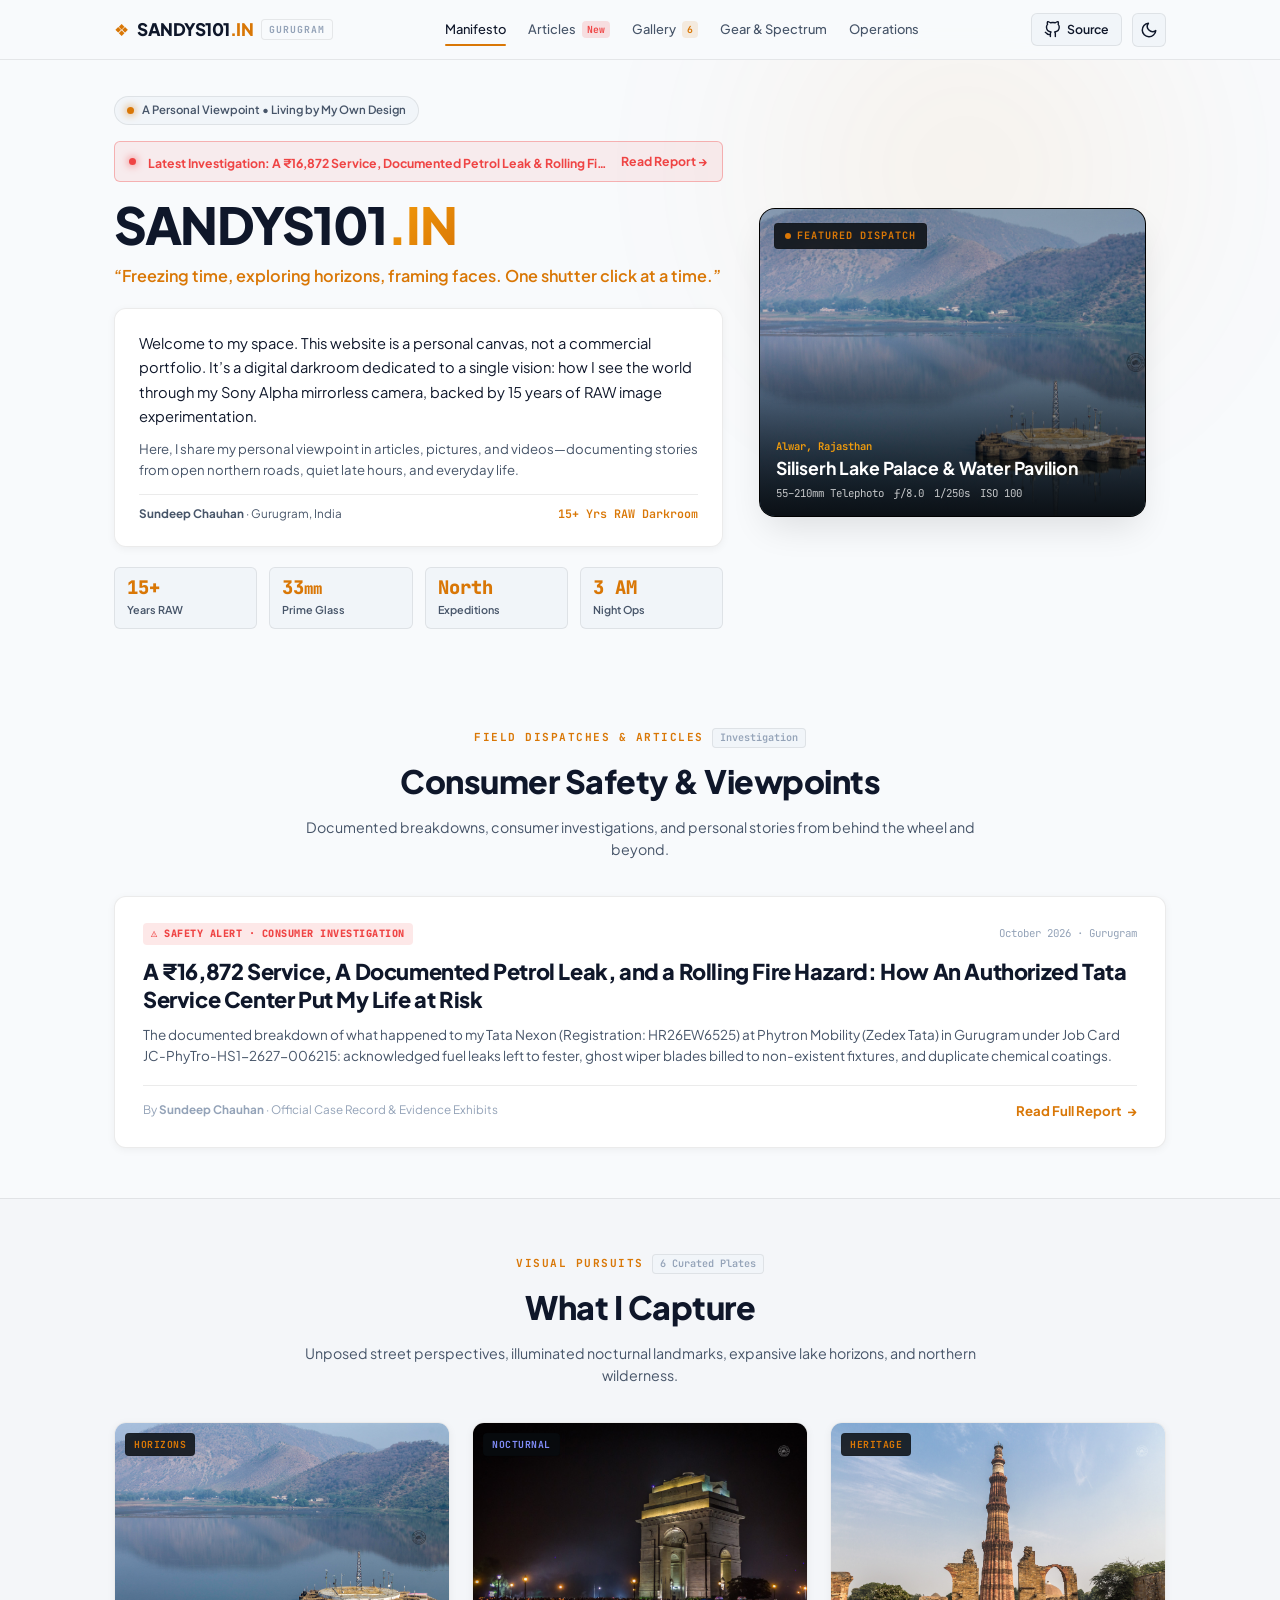
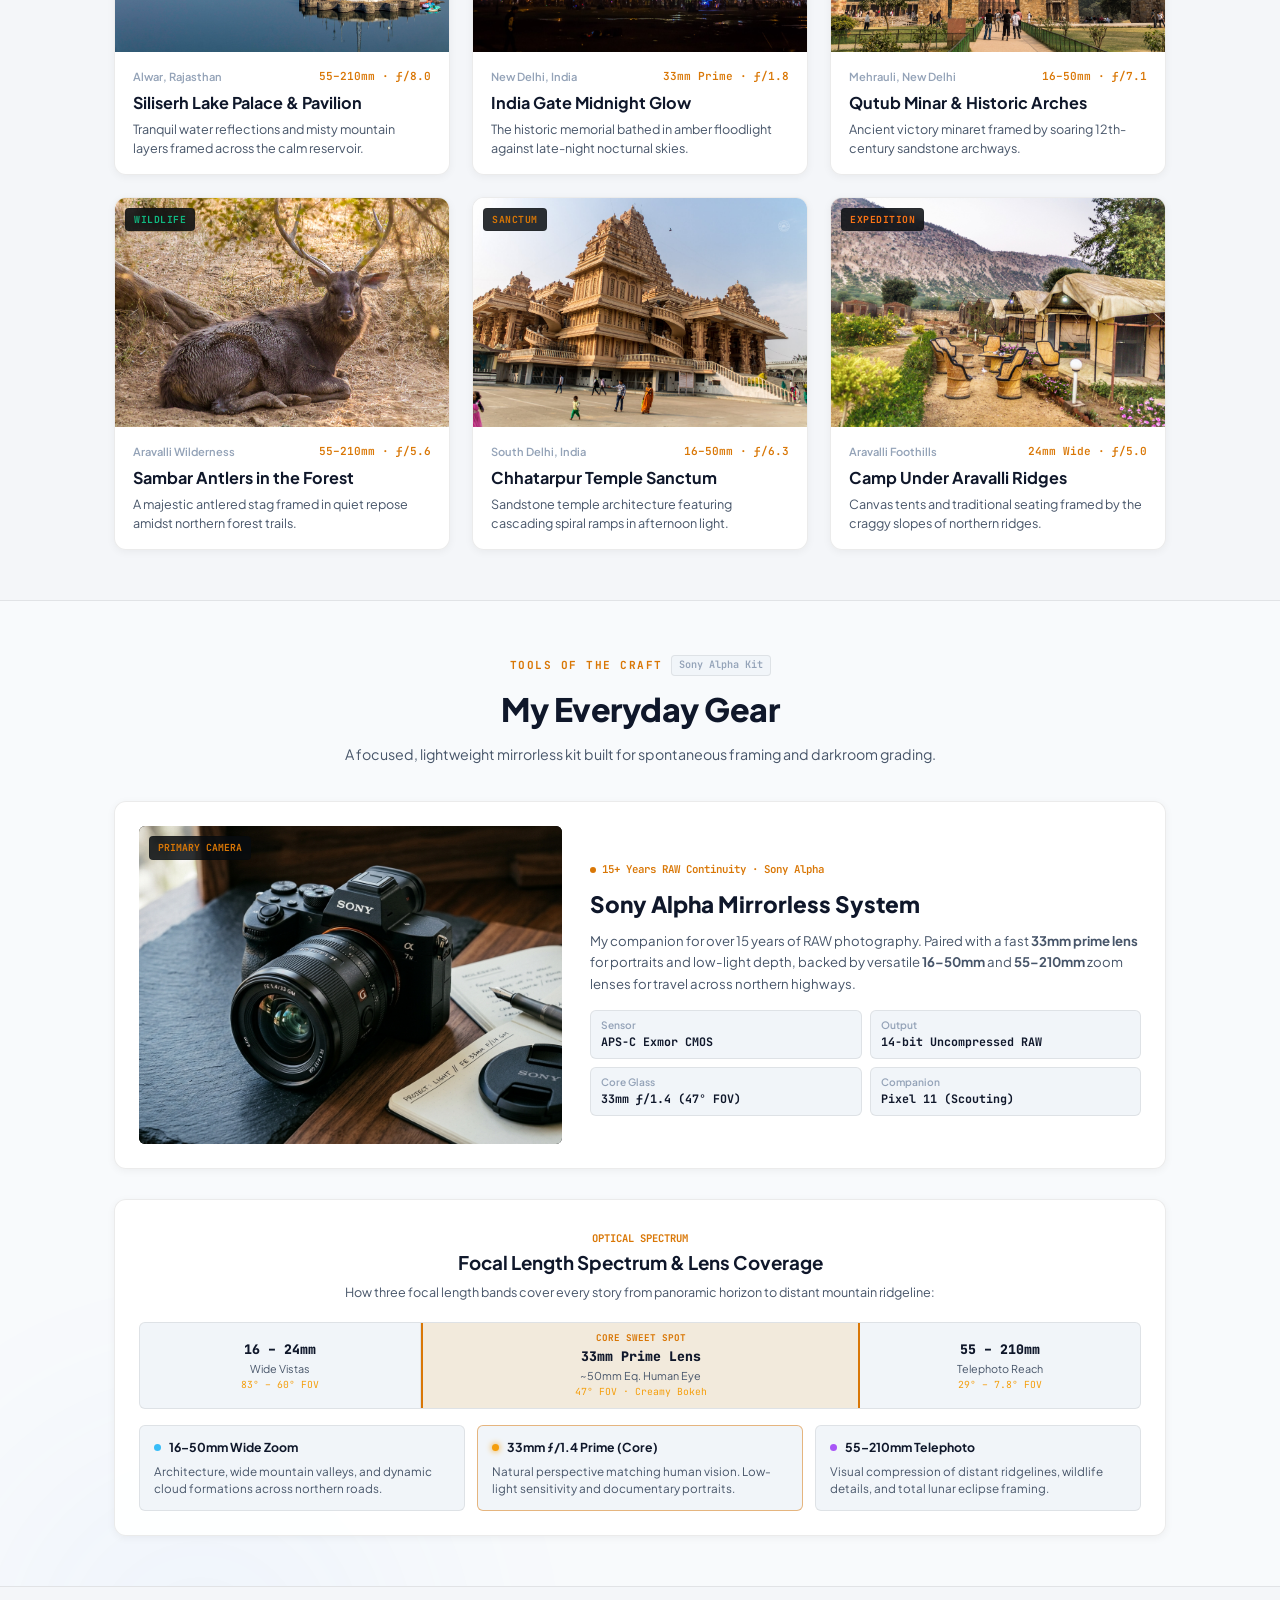
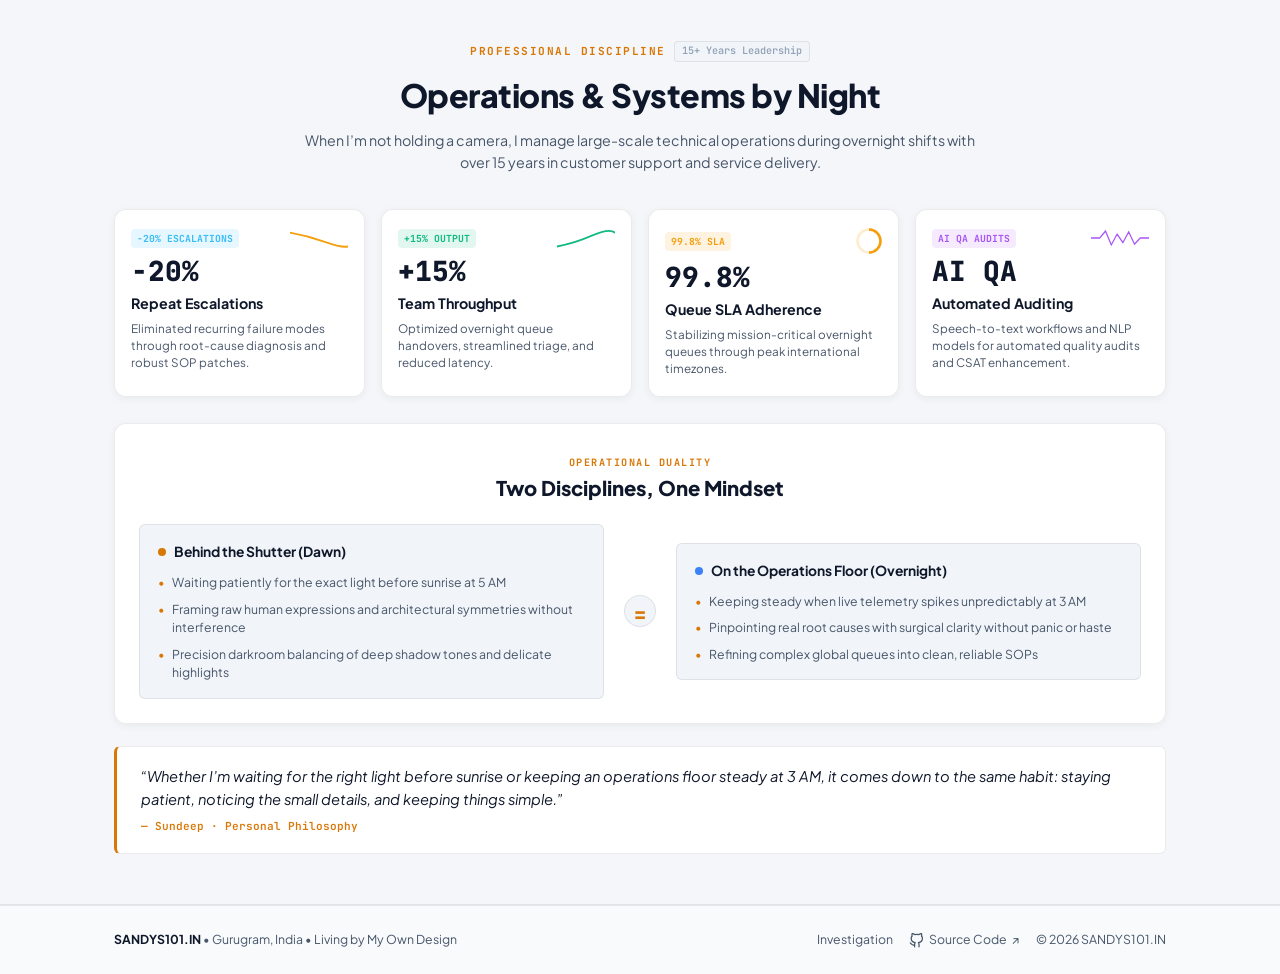
==== commit a2ab6ee9: "Add investigative blog post on Tata service center petrol leak hazard with bidirectional navigation" ====
--- a/index.html
+++ b/index.html
@@ -37,6 +37,7 @@
       <!-- Desktop Nav Links -->
       <nav class="nav-menu" aria-label="Main Navigation">
         <a href="#hero" class="nav-item active">Manifesto</a>
+        <a href="#articles" class="nav-item">Articles <span class="nav-badge alert">New</span></a>
         <a href="#gallery" class="nav-item">Gallery <span class="nav-badge">6</span></a>
         <a href="#gear" class="nav-item">Gear & Spectrum</a>
         <a href="#operations" class="nav-item">Operations</a>
@@ -82,6 +83,8 @@
     <!-- Mobile Drawer -->
     <div class="mobile-drawer" id="mobile-drawer" aria-hidden="true">
       <a href="#hero" class="mobile-link">Manifesto</a>
+      <a href="tata-service-center-hazard.html" class="mobile-link">⚠️ Investigation: Tata Service Hazard</a>
+      <a href="#articles" class="mobile-link">Articles & Reports</a>
       <a href="#gallery" class="mobile-link">Visual Gallery (6 Plates)</a>
       <a href="#gear" class="mobile-link">Everyday Gear & Spectrum</a>
       <a href="#operations" class="mobile-link">Nocturnal Operations</a>
@@ -106,6 +109,13 @@
               <span>A Personal Viewpoint • Living by My Own Design</span>
             </div>
 
+            <!-- Urgent Safety Investigation Alert Banner -->
+            <a href="tata-service-center-hazard.html" class="hero-alert-banner" aria-label="Read Consumer Safety Investigation">
+              <span class="alert-pulse"></span>
+              <span class="alert-text"><strong>Latest Investigation:</strong> A ₹16,872 Service, Documented Petrol Leak & Rolling Fire Hazard</span>
+              <span class="alert-arrow">Read Report →</span>
+            </a>
+
             <h1 class="hero-heading">
               SANDYS101<span class="text-gradient">.IN</span>
             </h1>
@@ -182,6 +192,54 @@
           </div>
 
         </div>
+
+      </div>
+    </section>
+
+    <!-- ==========================================================================
+         SECTION: Investigative Dispatches & Articles
+         ========================================================================== -->
+    <section class="section section-compact" id="articles">
+      <div class="container">
+        
+        <div class="section-head">
+          <div class="section-tag-row">
+            <span class="section-kicker">Field Dispatches & Articles</span>
+            <span class="count-pill">Investigation</span>
+          </div>
+          <h2 class="section-heading">Consumer Safety & Viewpoints</h2>
+          <p class="section-subtext">
+            Documented breakdowns, consumer investigations, and personal stories from behind the wheel and beyond.
+          </p>
+        </div>
+
+        <!-- Featured Article Card -->
+        <article class="article-preview-card">
+          <div class="preview-top-row">
+            <span class="preview-badge-danger">⚠️ SAFETY ALERT · CONSUMER INVESTIGATION</span>
+            <span class="preview-date">October 2026 · Gurugram</span>
+          </div>
+
+          <h3 class="preview-title">
+            <a href="tata-service-center-hazard.html">
+              A ₹16,872 Service, A Documented Petrol Leak, and a Rolling Fire Hazard: How An Authorized Tata Service Center Put My Life at Risk
+            </a>
+          </h3>
+
+          <p class="preview-excerpt">
+            The documented breakdown of what happened to my Tata Nexon (Registration: HR26EW6525) at Phytron Mobility (Zedex Tata) in Gurugram under Job Card JC-PhyTro-HS1-2627-006215: acknowledged fuel leaks left to fester, ghost wiper blades billed to non-existent fixtures, and duplicate chemical coatings.
+          </p>
+
+          <div class="preview-footer-row">
+            <div class="preview-author-tag">
+              By <strong>Sundeep Chauhan</strong> · Official Case Record & Evidence Exhibits
+            </div>
+            <a href="tata-service-center-hazard.html" class="preview-read-btn">
+              <span>Read Full Report</span>
+              <span>→</span>
+            </a>
+          </div>
+        </article>
 
       </div>
     </section>
@@ -591,6 +649,7 @@
         <strong>SANDYS101.IN</strong> • Gurugram, India • Living by My Own Design
       </div>
       <div class="footer-right">
+        <a href="tata-service-center-hazard.html" class="footer-link">Investigation</a>
         <a href="https://github.com/sandys101/Sandys101.github.io" target="_blank" rel="noopener noreferrer" class="footer-link">
           <svg width="15" height="15" viewBox="0 0 24 24" fill="none" stroke="currentColor" stroke-width="2" stroke-linecap="round" stroke-linejoin="round">
             <path d="M9 19c-5 1.5-5-2.5-7-3m14 6v-3.87a3.37 3.37 0 0 0-.94-2.61c3.14-.35 6.44-1.54 6.44-7A5.44 5.44 0 0 0 20 4.77 5.07 5.07 0 0 0 19.91 1S18.73.65 16 2.48a13.38 13.38 0 0 0-7 0C6.27.65 5.09 1 5.09 1A5.07 5.07 0 0 0 5 4.77a5.44 5.44 0 0 0-1.5 3.78c0 5.42 3.3 6.61 6.44 7A3.37 3.37 0 0 0 9 18.13V22"></path>
--- a/style.css
+++ b/style.css
@@ -1508,3 +1508,903 @@
   .nav-arrow.prev { left: 6px; }
   .nav-arrow.next { right: 6px; }
 }
+
+
+/* ==========================================================================
+   BLOG & INVESTIGATIVE ARTICLE STYLES (Modern Condensed)
+   ========================================================================== */
+.article-body {
+  background-color: var(--bg-base);
+}
+
+.article-main {
+  padding-top: calc(var(--nav-height) + 32px);
+  padding-bottom: 64px;
+}
+
+.article-container {
+  max-width: 820px;
+}
+
+/* Breadcrumb */
+.breadcrumb {
+  display: flex;
+  align-items: center;
+  gap: 8px;
+  font-family: var(--font-mono);
+  font-size: 0.74rem;
+  color: var(--text-dim);
+  margin-bottom: 24px;
+}
+
+.breadcrumb a {
+  color: var(--text-muted);
+  text-decoration: none;
+  transition: color 0.2s ease;
+}
+
+.breadcrumb a:hover {
+  color: var(--accent);
+}
+
+.breadcrumb .sep {
+  color: var(--border-color);
+}
+
+.breadcrumb .current {
+  color: var(--accent);
+  font-weight: 600;
+}
+
+.back-arrow {
+  font-size: 1.1rem;
+  color: var(--accent);
+  transition: transform 0.2s ease;
+}
+
+.brand:hover .back-arrow {
+  transform: translateX(-3px);
+}
+
+/* Article Header */
+.article-header {
+  margin-bottom: 32px;
+}
+
+.article-badge-row {
+  display: flex;
+  align-items: center;
+  gap: 10px;
+  flex-wrap: wrap;
+  margin-bottom: 16px;
+}
+
+.badge-danger {
+  display: inline-flex;
+  align-items: center;
+  gap: 6px;
+  background: rgba(239, 68, 68, 0.12);
+  color: #ef4444;
+  border: 1px solid rgba(239, 68, 68, 0.3);
+  padding: 4px 10px;
+  border-radius: 4px;
+  font-family: var(--font-mono);
+  font-size: 0.72rem;
+  font-weight: 700;
+  letter-spacing: 0.5px;
+}
+
+.danger-dot {
+  width: 6px;
+  height: 6px;
+  border-radius: 50%;
+  background: #ef4444;
+  box-shadow: 0 0 8px #ef4444;
+}
+
+.badge-neutral {
+  font-family: var(--font-mono);
+  font-size: 0.72rem;
+  color: var(--text-dim);
+  background: var(--bg-surface);
+  border: 1px solid var(--border-color);
+  padding: 4px 10px;
+  border-radius: 4px;
+  font-weight: 600;
+}
+
+.article-title {
+  font-size: 2.35rem;
+  font-weight: 800;
+  line-height: 1.2;
+  letter-spacing: -0.8px;
+  margin-bottom: 18px;
+}
+
+.article-lead {
+  font-size: 1.15rem;
+  line-height: 1.65;
+  color: var(--text-muted);
+  border-left: 3px solid var(--accent);
+  padding-left: 18px;
+  margin-bottom: 24px;
+}
+
+.article-byline-bar {
+  display: flex;
+  justify-content: space-between;
+  align-items: center;
+  border-top: 1px solid var(--border-color);
+  border-bottom: 1px solid var(--border-color);
+  padding: 14px 0;
+  gap: 16px;
+  flex-wrap: wrap;
+}
+
+.byline-author {
+  display: flex;
+  align-items: center;
+  gap: 12px;
+}
+
+.author-avatar {
+  width: 38px;
+  height: 38px;
+  border-radius: 50%;
+  background: var(--accent-gradient);
+  color: #000;
+  display: flex;
+  align-items: center;
+  justify-content: center;
+  font-weight: 800;
+  font-size: 0.85rem;
+}
+
+.author-info strong {
+  display: block;
+  font-size: 0.92rem;
+}
+
+.author-info span {
+  font-size: 0.76rem;
+  color: var(--text-muted);
+}
+
+.byline-tags {
+  display: flex;
+  gap: 8px;
+}
+
+.tag-hash {
+  font-family: var(--font-mono);
+  font-size: 0.72rem;
+  color: var(--text-dim);
+  background: var(--bg-surface);
+  padding: 3px 8px;
+  border-radius: 4px;
+  border: 1px solid var(--border-color);
+}
+
+/* Incident Dossier Box */
+.incident-dossier-card {
+  background: var(--bg-card);
+  border: 1px solid var(--border-color);
+  border-radius: var(--radius);
+  padding: 22px 24px;
+  margin-bottom: 36px;
+  box-shadow: var(--shadow-sm);
+}
+
+.dossier-top {
+  display: flex;
+  justify-content: space-between;
+  align-items: center;
+  border-bottom: 1px solid var(--border-color);
+  padding-bottom: 12px;
+  margin-bottom: 16px;
+}
+
+.dossier-tag {
+  font-family: var(--font-mono);
+  font-size: 0.72rem;
+  font-weight: 800;
+  color: var(--accent);
+  letter-spacing: 1px;
+}
+
+.dossier-status {
+  font-family: var(--font-mono);
+  font-size: 0.68rem;
+  font-weight: 700;
+  color: #ef4444;
+  background: rgba(239, 68, 68, 0.1);
+  padding: 2px 8px;
+  border-radius: 4px;
+}
+
+.dossier-grid {
+  display: grid;
+  grid-template-columns: repeat(3, 1fr);
+  gap: 16px;
+}
+
+.dossier-item {
+  display: flex;
+  flex-direction: column;
+}
+
+.d-label {
+  font-size: 0.72rem;
+  color: var(--text-dim);
+  font-weight: 600;
+  margin-bottom: 2px;
+}
+
+.d-val {
+  font-size: 0.88rem;
+  color: var(--text-main);
+}
+
+.d-val.mono {
+  font-family: var(--font-mono);
+}
+
+.text-amber {
+  color: var(--accent) !important;
+}
+
+/* Article Prose */
+.article-content {
+  margin-bottom: 48px;
+}
+
+.prose {
+  font-size: 1rem;
+  line-height: 1.75;
+  color: var(--text-main);
+  margin-bottom: 20px;
+}
+
+.prose.conclusion {
+  font-size: 1.12rem;
+  font-weight: 700;
+  color: var(--accent);
+  margin-top: 24px;
+}
+
+.article-h2 {
+  font-size: 1.55rem;
+  font-weight: 800;
+  letter-spacing: -0.4px;
+  margin: 36px 0 16px 0;
+  padding-bottom: 10px;
+  border-bottom: 1px solid var(--border-color);
+  display: flex;
+  align-items: center;
+  gap: 12px;
+}
+
+.h2-num {
+  font-family: var(--font-mono);
+  font-size: 1.1rem;
+  color: var(--accent);
+}
+
+/* Chat Transcripts */
+.chat-transcript-card {
+  background: #080b0f;
+  border: 1px solid var(--border-color);
+  border-radius: var(--radius);
+  padding: 18px 20px;
+  margin: 22px 0;
+  box-shadow: var(--shadow-sm);
+}
+
+[data-theme="light"] .chat-transcript-card {
+  background: #f1f5f9;
+}
+
+.chat-header {
+  display: flex;
+  justify-content: space-between;
+  font-family: var(--font-mono);
+  font-size: 0.72rem;
+  color: var(--text-dim);
+  border-bottom: 1px solid var(--border-color);
+  padding-bottom: 10px;
+  margin-bottom: 14px;
+}
+
+.chat-messages {
+  display: flex;
+  flex-direction: column;
+  gap: 12px;
+}
+
+.chat-msg {
+  padding: 10px 14px;
+  border-radius: 8px;
+  max-width: 85%;
+  font-size: 0.88rem;
+  line-height: 1.5;
+}
+
+.chat-msg .speaker {
+  display: block;
+  font-family: var(--font-mono);
+  font-size: 0.7rem;
+  font-weight: 700;
+  margin-bottom: 4px;
+}
+
+.msg-advisor {
+  align-self: flex-start;
+  background: var(--bg-card);
+  border: 1px solid var(--border-color);
+  color: var(--text-main);
+}
+
+.msg-advisor .speaker {
+  color: #38bdf8;
+}
+
+.msg-customer {
+  align-self: flex-end;
+  background: rgba(245, 158, 11, 0.12);
+  border: 1px solid rgba(245, 158, 11, 0.3);
+  color: var(--text-main);
+}
+
+.msg-customer .speaker {
+  color: var(--accent);
+}
+
+.msg-system {
+  align-self: center;
+  text-align: center;
+  background: transparent;
+  color: var(--text-dim);
+  font-style: italic;
+  font-size: 0.82rem;
+}
+
+.alert-text {
+  color: #ef4444;
+  font-weight: 700;
+  margin-top: 4px;
+}
+
+/* Evidence Exhibits */
+.evidence-exhibit-box {
+  display: flex;
+  align-items: center;
+  gap: 18px;
+  background: var(--bg-surface);
+  border: 1px dashed var(--border-hover);
+  border-radius: var(--radius-sm);
+  padding: 18px 20px;
+  margin: 22px 0;
+}
+
+.evidence-exhibit-box.danger-border {
+  border-color: rgba(239, 68, 68, 0.5);
+  background: rgba(239, 68, 68, 0.05);
+}
+
+.exhibit-badge {
+  font-family: var(--font-mono);
+  font-size: 0.65rem;
+  font-weight: 800;
+  color: var(--accent);
+  background: var(--accent-glow);
+  padding: 2px 8px;
+  border-radius: 4px;
+  white-space: nowrap;
+}
+
+.exhibit-badge.badge-red {
+  color: #ef4444;
+  background: rgba(239, 68, 68, 0.12);
+}
+
+.exhibit-icon-wrap {
+  color: var(--accent);
+  flex-shrink: 0;
+}
+
+.exhibit-content strong {
+  display: block;
+  font-size: 0.92rem;
+  color: var(--text-main);
+  margin-bottom: 2px;
+}
+
+.exhibit-content p {
+  font-size: 0.82rem;
+  color: var(--text-muted);
+  line-height: 1.45;
+  margin: 0;
+}
+
+/* Callouts */
+.highlight-callout {
+  background: var(--bg-card);
+  border: 1px solid var(--border-color);
+  border-left: 4px solid #ef4444;
+  border-radius: var(--radius-sm);
+  padding: 18px 20px;
+  margin: 20px 0;
+}
+
+.callout-tag {
+  font-family: var(--font-mono);
+  font-size: 0.7rem;
+  font-weight: 700;
+  color: #ef4444;
+  margin-bottom: 4px;
+}
+
+.callout-title {
+  font-size: 1.15rem;
+  font-weight: 800;
+  color: var(--text-main);
+  margin-bottom: 6px;
+}
+
+.callout-desc {
+  font-size: 0.88rem;
+  color: var(--text-muted);
+  line-height: 1.55;
+}
+
+/* Ledger Comparison */
+.ledger-comparison-grid {
+  display: grid;
+  grid-template-columns: 1fr 1fr;
+  gap: 16px;
+  margin: 20px 0;
+}
+
+.ledger-card {
+  background: var(--bg-card);
+  border: 1px solid var(--border-color);
+  border-radius: var(--radius-sm);
+  padding: 16px;
+  display: flex;
+  flex-direction: column;
+}
+
+.l-code {
+  font-family: var(--font-mono);
+  font-size: 0.68rem;
+  color: var(--text-dim);
+  margin-bottom: 6px;
+}
+
+.l-name {
+  font-size: 0.92rem;
+  font-weight: 700;
+  color: var(--text-main);
+  margin-bottom: 10px;
+  flex: 1;
+}
+
+.l-price {
+  font-size: 1.25rem;
+  font-weight: 800;
+  color: var(--accent);
+}
+
+/* Math Summary Box */
+.math-summary-box {
+  background: var(--bg-card);
+  border: 1px solid var(--border-color);
+  border-radius: var(--radius-sm);
+  padding: 18px 22px;
+  margin: 22px 0;
+}
+
+.math-label {
+  font-family: var(--font-mono);
+  font-size: 0.72rem;
+  font-weight: 700;
+  color: var(--accent);
+  letter-spacing: 1px;
+  margin-bottom: 12px;
+}
+
+.math-line {
+  display: flex;
+  justify-content: space-between;
+  font-size: 0.88rem;
+  color: var(--text-muted);
+  padding: 6px 0;
+  border-bottom: 1px solid var(--border-subtle);
+}
+
+.math-total {
+  display: flex;
+  justify-content: space-between;
+  font-size: 1rem;
+  font-weight: 700;
+  color: var(--text-main);
+  padding-top: 10px;
+}
+
+/* CRM Card */
+.crm-bombardment-card {
+  background: var(--bg-surface);
+  border: 1px solid var(--border-color);
+  border-radius: var(--radius-sm);
+  padding: 18px 20px;
+  margin: 20px 0;
+}
+
+.crm-header {
+  display: flex;
+  justify-content: space-between;
+  font-family: var(--font-mono);
+  font-size: 0.72rem;
+  color: var(--text-dim);
+  margin-bottom: 10px;
+}
+
+.crm-quote {
+  font-size: 0.92rem;
+  font-style: italic;
+  color: var(--text-main);
+  line-height: 1.55;
+}
+
+/* Danger Callout */
+.danger-callout-box {
+  background: rgba(239, 68, 68, 0.1);
+  border: 1px solid rgba(239, 68, 68, 0.4);
+  border-radius: var(--radius-sm);
+  padding: 20px 22px;
+  margin: 22px 0;
+}
+
+.danger-title {
+  font-family: var(--font-mono);
+  font-size: 0.76rem;
+  font-weight: 800;
+  color: #ef4444;
+  letter-spacing: 1px;
+  margin-bottom: 8px;
+}
+
+.danger-callout-box p {
+  font-size: 1.05rem;
+  line-height: 1.6;
+  color: var(--text-main);
+  margin: 0;
+}
+
+/* Invoice Checklist */
+.invoice-checklist-grid {
+  display: grid;
+  grid-template-columns: repeat(2, 1fr);
+  gap: 8px;
+  background: var(--bg-card);
+  border: 1px solid var(--border-color);
+  border-radius: var(--radius-sm);
+  padding: 16px;
+  margin: 22px 0;
+}
+
+.check-item {
+  font-family: var(--font-mono);
+  font-size: 0.78rem;
+  padding: 6px 10px;
+  border-radius: 4px;
+}
+
+.check-item.checked {
+  color: var(--text-muted);
+  background: var(--bg-surface);
+}
+
+.check-item.phantom {
+  color: #ef4444;
+  background: rgba(239, 68, 68, 0.1);
+  font-weight: 700;
+}
+
+.check-item.duplicate {
+  color: #f59e0b;
+  background: rgba(245, 158, 11, 0.1);
+  font-weight: 700;
+}
+
+.check-item.missing-critical {
+  grid-column: 1 / -1;
+  color: #fff;
+  background: #dc2626;
+  font-weight: 800;
+  text-align: center;
+  padding: 10px;
+  animation: pulseCritical 2s infinite ease-in-out;
+}
+
+@keyframes pulseCritical {
+  0%, 100% { opacity: 1; }
+  50% { opacity: 0.85; }
+}
+
+/* Demands Card */
+.escalation-demands-card {
+  background: var(--bg-card);
+  border: 1px solid var(--border-color);
+  border-radius: var(--radius);
+  padding: 24px;
+  margin: 24px 0;
+  box-shadow: var(--shadow-sm);
+}
+
+.demands-header {
+  font-family: var(--font-mono);
+  font-size: 0.82rem;
+  font-weight: 800;
+  color: var(--accent);
+  letter-spacing: 1.5px;
+  margin-bottom: 6px;
+}
+
+.demands-sub {
+  font-size: 0.88rem;
+  color: var(--text-muted);
+  margin-bottom: 16px;
+}
+
+.demands-list {
+  list-style: none;
+  display: flex;
+  flex-direction: column;
+  gap: 14px;
+}
+
+.demands-list li {
+  background: var(--bg-surface);
+  border: 1px solid var(--border-color);
+  border-radius: var(--radius-sm);
+  padding: 12px 16px;
+  display: flex;
+  flex-direction: column;
+}
+
+.demands-list strong {
+  font-size: 0.95rem;
+  color: var(--text-main);
+  margin-bottom: 4px;
+}
+
+.demands-list span {
+  font-size: 0.82rem;
+  color: var(--text-muted);
+}
+
+/* Footer Nav on Article */
+.article-footer-nav {
+  display: flex;
+  justify-content: space-between;
+  align-items: center;
+  border-top: 1px solid var(--border-color);
+  padding-top: 24px;
+  gap: 16px;
+  flex-wrap: wrap;
+}
+
+.btn-return-home {
+  display: inline-flex;
+  align-items: center;
+  gap: 10px;
+  padding: 10px 18px;
+  background: var(--accent);
+  color: #000;
+  font-weight: 700;
+  font-size: 0.88rem;
+  text-decoration: none;
+  border-radius: var(--radius-sm);
+  transition: var(--transition);
+}
+
+.btn-return-home:hover {
+  background: var(--accent-light);
+  transform: translateX(-3px);
+}
+
+.btn-return-home .arrow {
+  font-size: 1.1rem;
+}
+
+.share-label {
+  font-family: var(--font-mono);
+  font-size: 0.76rem;
+  color: var(--text-dim);
+}
+
+/* ==========================================================================
+   ARTICLE PREVIEW CARD ON MAIN PAGE
+   ========================================================================== */
+.article-preview-card {
+  background: linear-gradient(135deg, rgba(18, 24, 34, 0.95) 0%, rgba(12, 16, 23, 0.95) 100%);
+  border: 1px solid var(--border-color);
+  border-radius: var(--radius);
+  padding: 26px 28px;
+  box-shadow: var(--shadow-sm);
+  transition: var(--transition);
+  position: relative;
+  overflow: hidden;
+}
+
+[data-theme="light"] .article-preview-card {
+  background: #ffffff;
+}
+
+.article-preview-card:hover {
+  border-color: var(--border-hover);
+  transform: translateY(-3px);
+  box-shadow: var(--shadow-md);
+}
+
+.preview-top-row {
+  display: flex;
+  justify-content: space-between;
+  align-items: center;
+  margin-bottom: 12px;
+}
+
+.preview-badge-danger {
+  font-family: var(--font-mono);
+  font-size: 0.68rem;
+  font-weight: 800;
+  color: #ef4444;
+  background: rgba(239, 68, 68, 0.12);
+  padding: 3px 8px;
+  border-radius: 4px;
+  letter-spacing: 0.5px;
+}
+
+.preview-date {
+  font-family: var(--font-mono);
+  font-size: 0.72rem;
+  color: var(--text-dim);
+}
+
+.preview-title {
+  font-size: 1.45rem;
+  font-weight: 800;
+  letter-spacing: -0.4px;
+  line-height: 1.3;
+  margin-bottom: 10px;
+  color: var(--text-main);
+}
+
+.preview-title a {
+  color: inherit;
+  text-decoration: none;
+  transition: color 0.2s ease;
+}
+
+.preview-title a:hover {
+  color: var(--accent);
+}
+
+.preview-excerpt {
+  font-size: 0.9rem;
+  color: var(--text-muted);
+  line-height: 1.6;
+  margin-bottom: 18px;
+}
+
+.preview-footer-row {
+  display: flex;
+  justify-content: space-between;
+  align-items: center;
+  border-top: 1px solid var(--border-color);
+  padding-top: 14px;
+}
+
+.preview-author-tag {
+  font-size: 0.78rem;
+  color: var(--text-dim);
+}
+
+.preview-read-btn {
+  display: inline-flex;
+  align-items: center;
+  gap: 6px;
+  color: var(--accent);
+  font-weight: 700;
+  font-size: 0.88rem;
+  text-decoration: none;
+  transition: var(--transition);
+}
+
+.preview-read-btn:hover {
+  color: var(--accent-light);
+  transform: translateX(4px);
+}
+
+@media screen and (max-width: 720px) {
+  .article-title {
+    font-size: 1.8rem;
+  }
+
+  .dossier-grid {
+    grid-template-columns: 1fr;
+    gap: 10px;
+  }
+
+  .ledger-comparison-grid {
+    grid-template-columns: 1fr;
+  }
+
+  .invoice-checklist-grid {
+    grid-template-columns: 1fr;
+  }
+
+  .chat-msg {
+    max-width: 95%;
+  }
+
+  .evidence-exhibit-box {
+    flex-direction: column;
+    align-items: flex-start;
+  }
+}
+
+
+/* ==========================================================================
+   HERO ALERT BANNER & NAV ALERT BADGE
+   ========================================================================== */
+.hero-alert-banner {
+  display: flex;
+  align-items: center;
+  gap: 12px;
+  padding: 8px 14px;
+  background: rgba(239, 68, 68, 0.08);
+  border: 1px solid rgba(239, 68, 68, 0.35);
+  border-radius: var(--radius-sm);
+  color: var(--text-main);
+  text-decoration: none;
+  font-size: 0.82rem;
+  margin-bottom: 16px;
+  transition: var(--transition);
+}
+
+.hero-alert-banner:hover {
+  background: rgba(239, 68, 68, 0.16);
+  border-color: #ef4444;
+  transform: translateY(-2px);
+  box-shadow: 0 4px 14px rgba(239, 68, 68, 0.2);
+}
+
+.alert-pulse {
+  width: 7px;
+  height: 7px;
+  border-radius: 50%;
+  background: #ef4444;
+  box-shadow: 0 0 8px #ef4444;
+  flex-shrink: 0;
+}
+
+.hero-alert-banner .alert-text {
+  flex: 1;
+  white-space: nowrap;
+  overflow: hidden;
+  text-overflow: ellipsis;
+}
+
+.hero-alert-banner .alert-arrow {
+  color: #ef4444;
+  font-weight: 700;
+  font-size: 0.82rem;
+  flex-shrink: 0;
+}
+
+.nav-badge.alert {
+  background: rgba(239, 68, 68, 0.15);
+  color: #ef4444;
+}
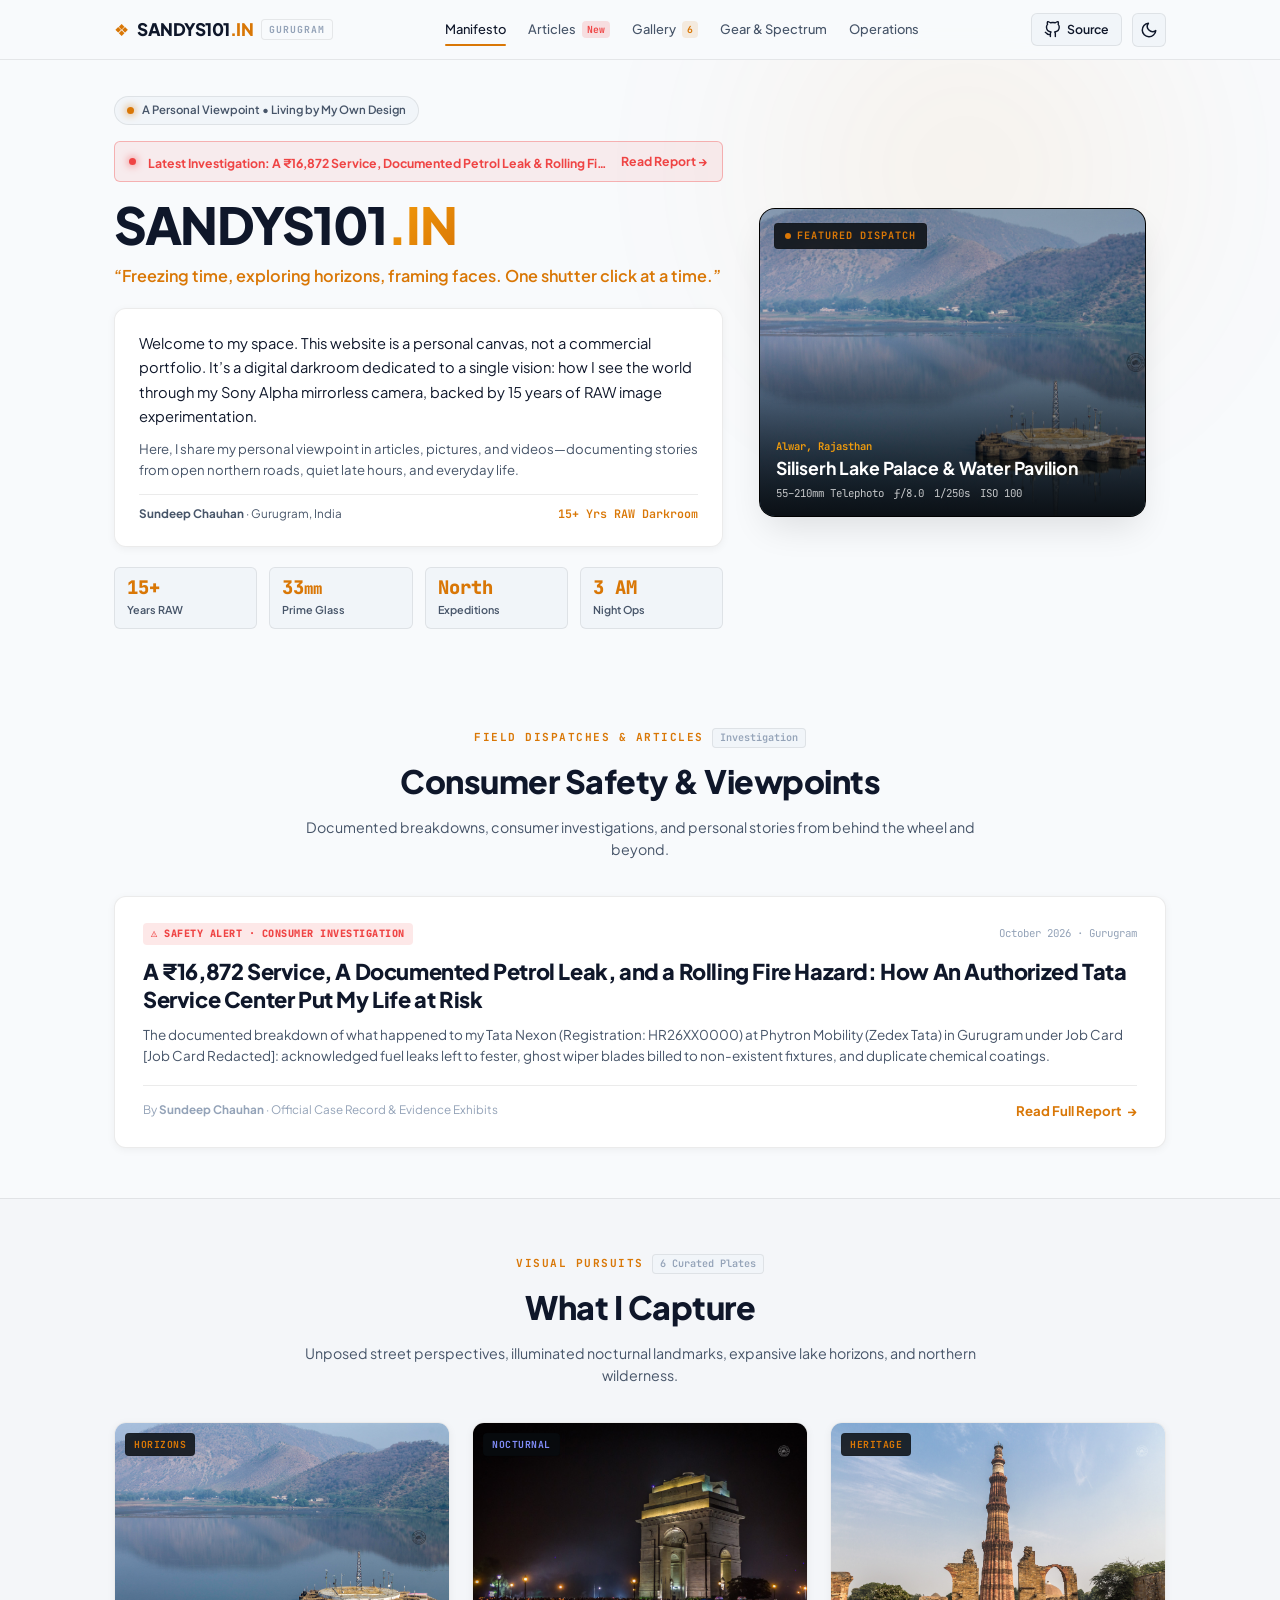
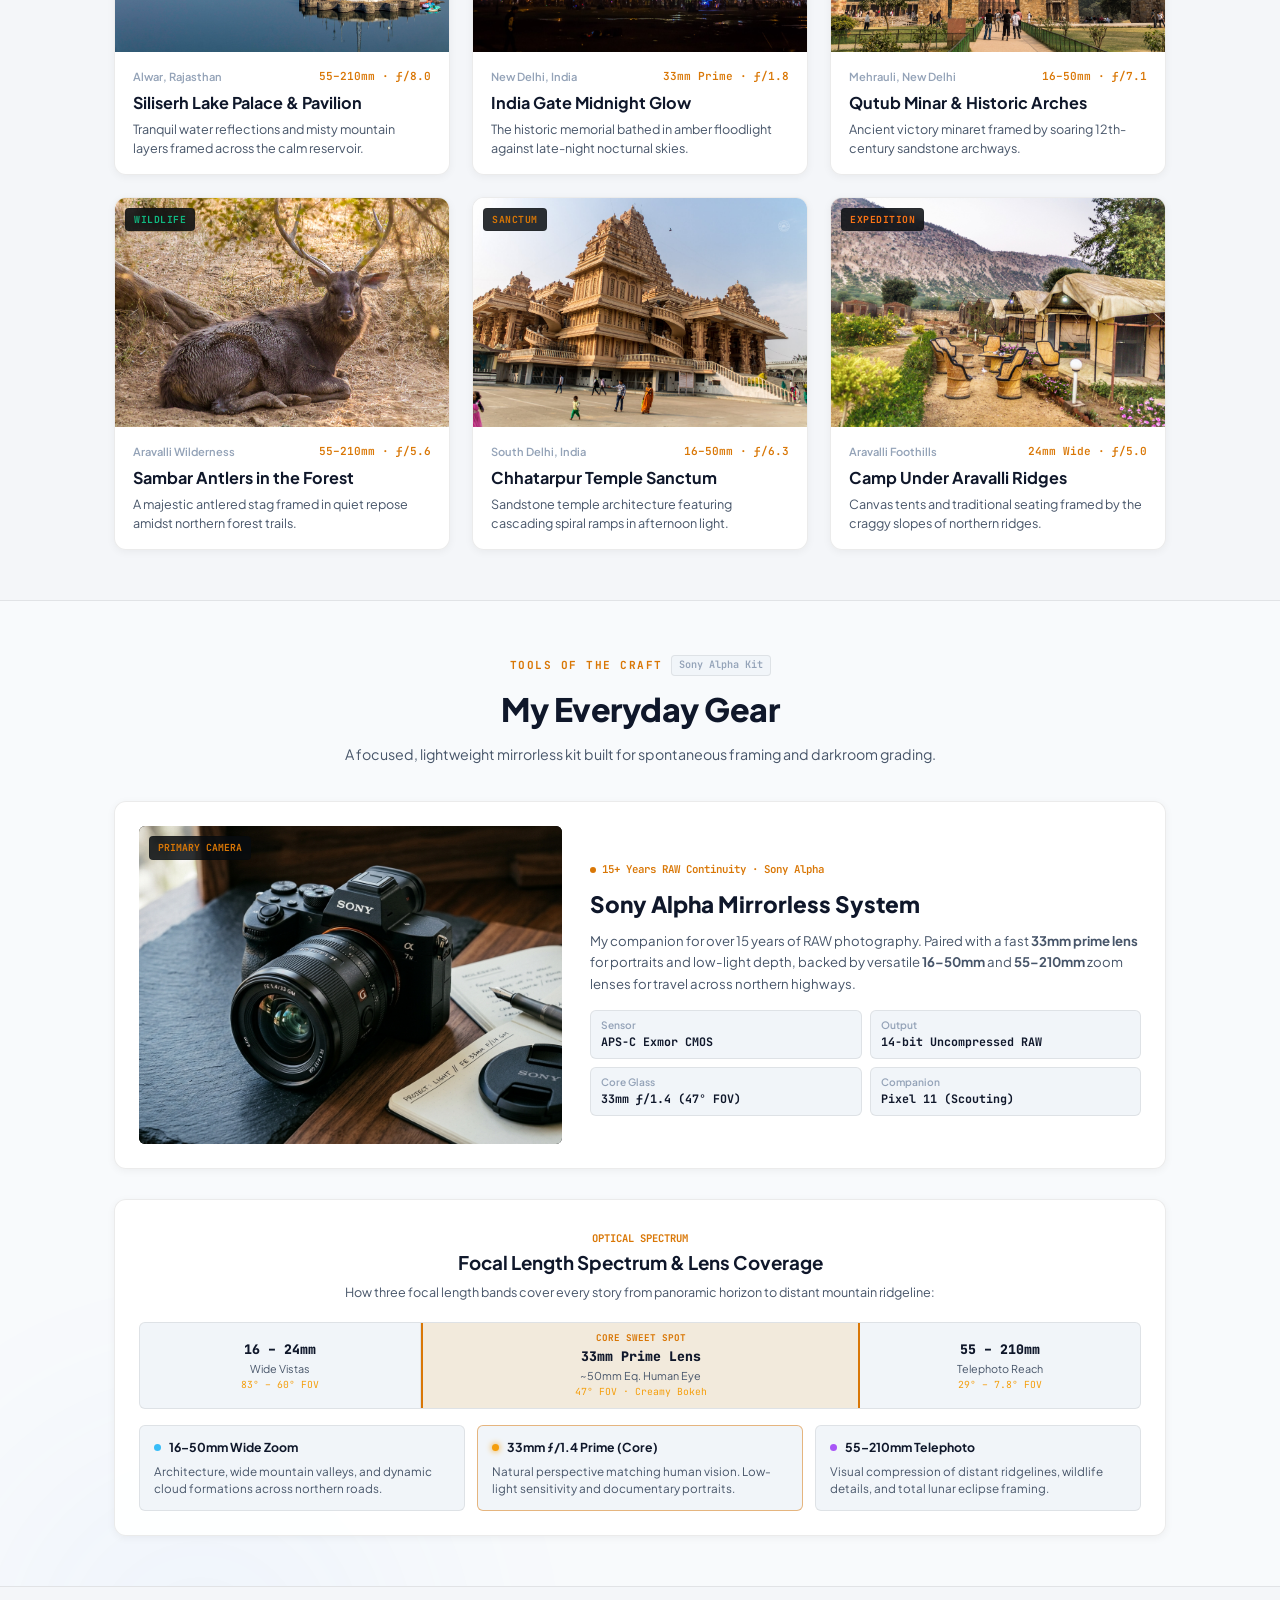
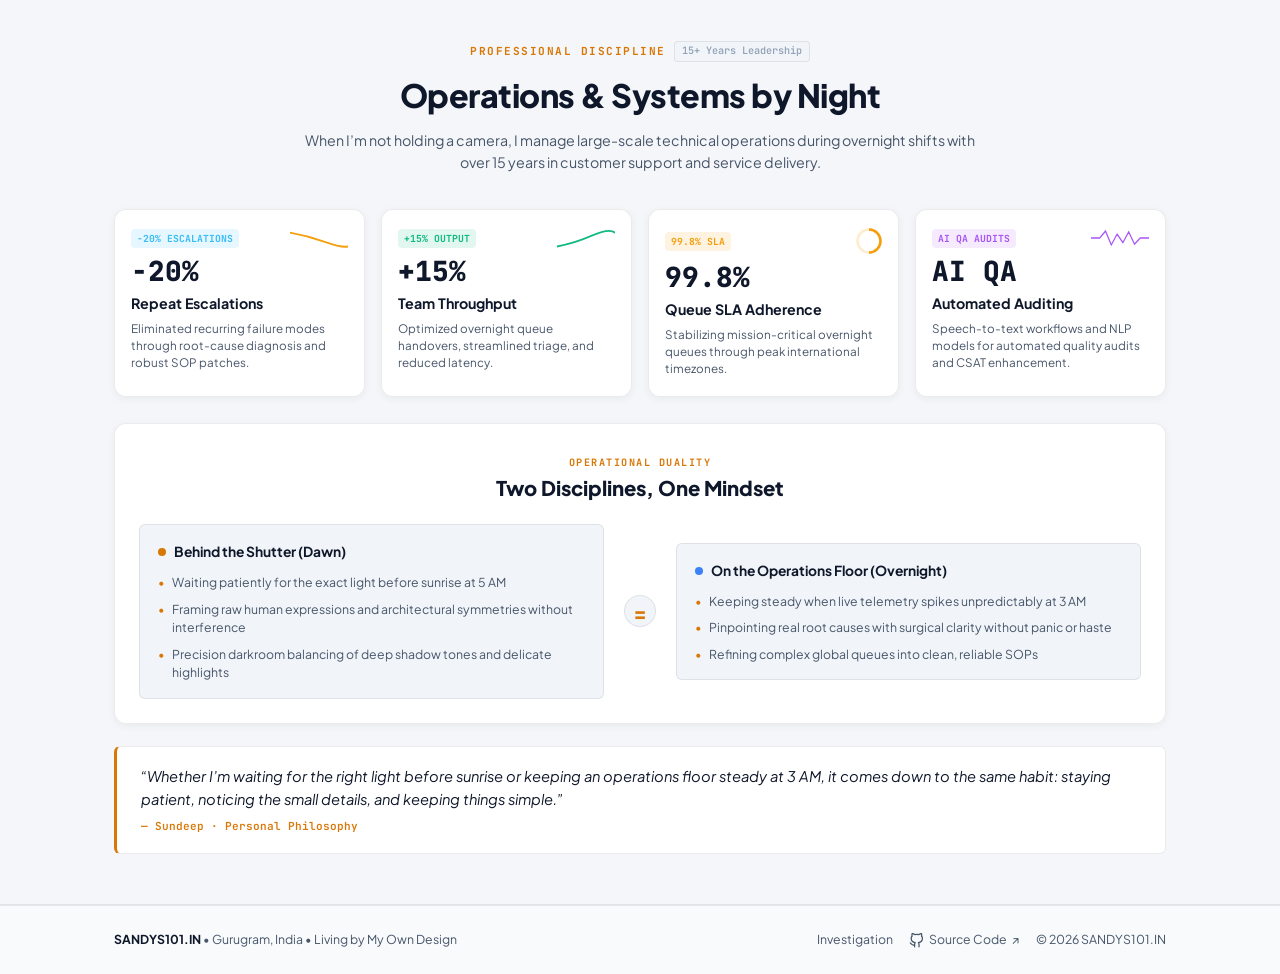
==== commit 34a7369f: "Redact vehicle registration number to dummy HR26XX0000 and mask sensitive invoice and job card detai" ====
--- a/index.html
+++ b/index.html
@@ -227,7 +227,7 @@
           </h3>
 
           <p class="preview-excerpt">
-            The documented breakdown of what happened to my Tata Nexon (Registration: HR26EW6525) at Phytron Mobility (Zedex Tata) in Gurugram under Job Card JC-PhyTro-HS1-2627-006215: acknowledged fuel leaks left to fester, ghost wiper blades billed to non-existent fixtures, and duplicate chemical coatings.
+            The documented breakdown of what happened to my Tata Nexon (Registration: HR26XX0000) at Phytron Mobility (Zedex Tata) in Gurugram under Job Card [Job Card Redacted]: acknowledged fuel leaks left to fester, ghost wiper blades billed to non-existent fixtures, and duplicate chemical coatings.
           </p>
 
           <div class="preview-footer-row">
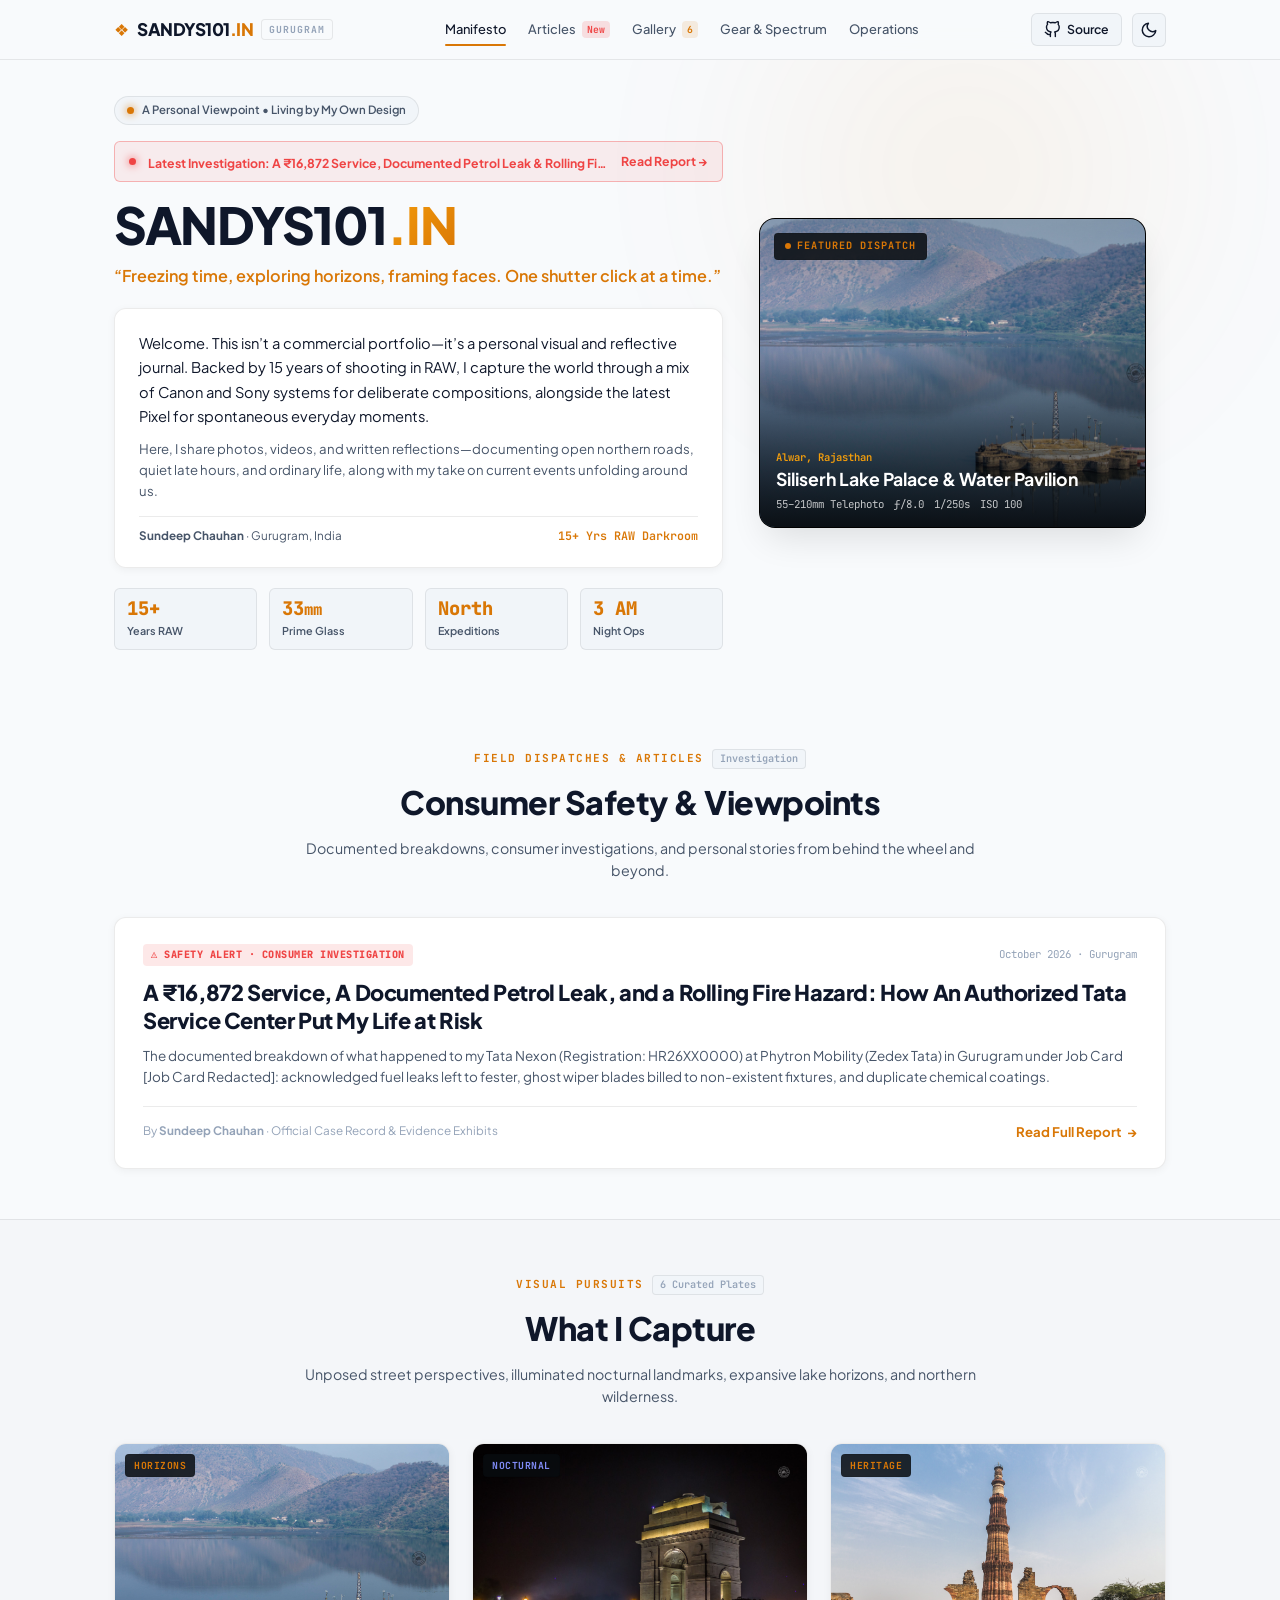
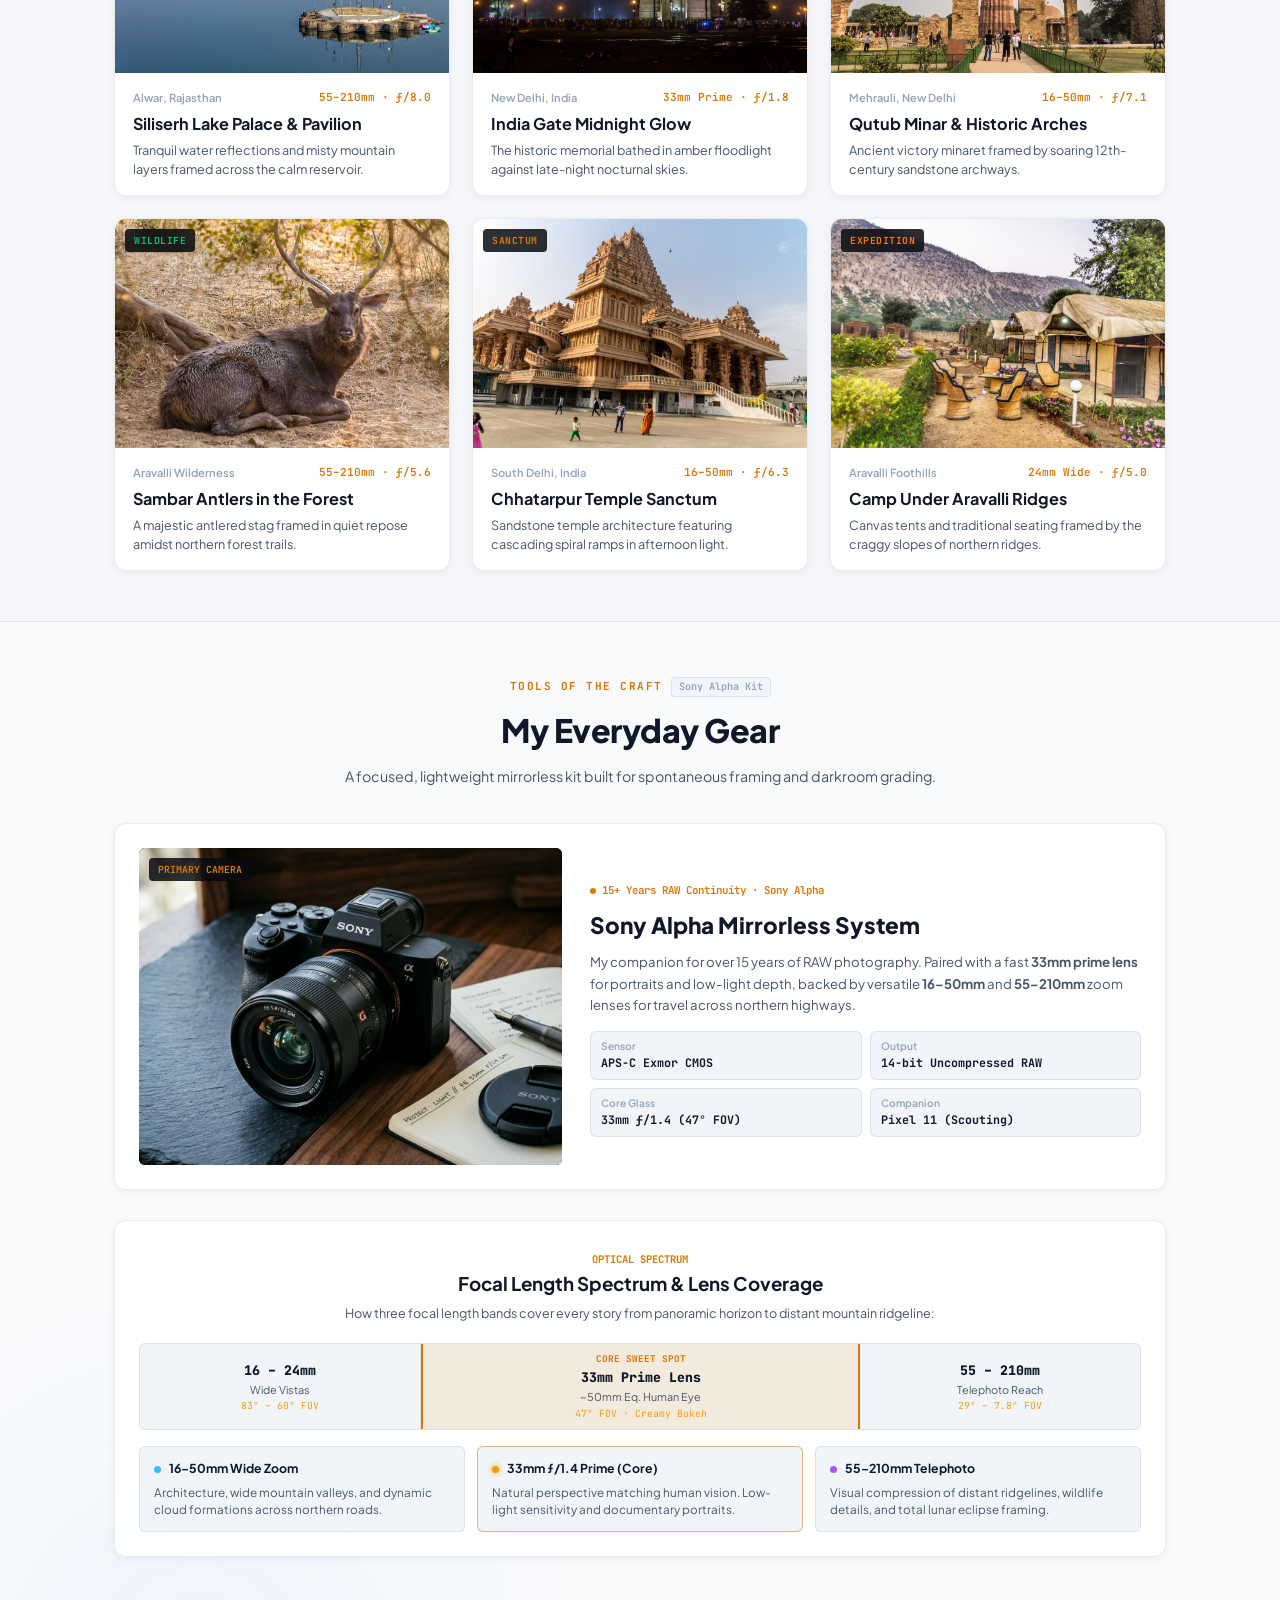
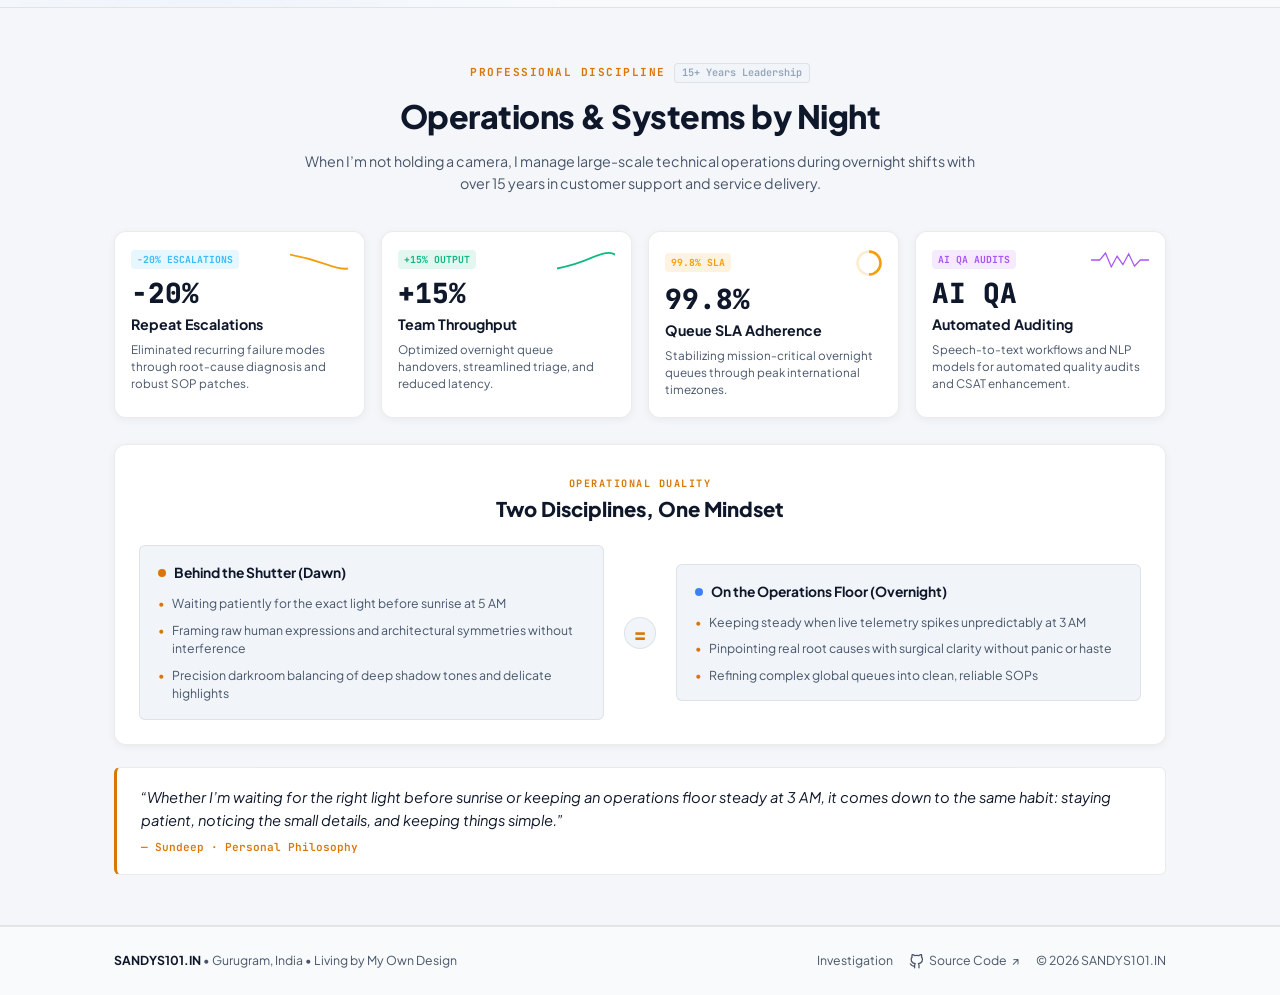
==== commit 02b2e0e2: "Update hero introduction and personal manifesto narrative" ====
--- a/index.html
+++ b/index.html
@@ -126,10 +126,10 @@
 
             <div class="hero-card">
               <p class="hero-bio">
-                Welcome to my space. This website is a personal canvas, not a commercial portfolio. It’s a digital darkroom dedicated to a single vision: how I see the world through my Sony Alpha mirrorless camera, backed by 15 years of RAW image experimentation.
+                Welcome. This isn’t a commercial portfolio—it’s a personal visual and reflective journal. Backed by 15 years of shooting in RAW, I capture the world through a mix of Canon and Sony systems for deliberate compositions, alongside the latest Pixel for spontaneous everyday moments.
               </p>
               <p class="hero-bio-sub">
-                Here, I share my personal viewpoint in articles, pictures, and videos—documenting stories from open northern roads, quiet late hours, and everyday life.
+                Here, I share photos, videos, and written reflections—documenting open northern roads, quiet late hours, and ordinary life, along with my take on current events unfolding around us.
               </p>
               <div class="hero-meta-row">
                 <span class="meta-tag"><strong>Sundeep Chauhan</strong> · Gurugram, India</span>
